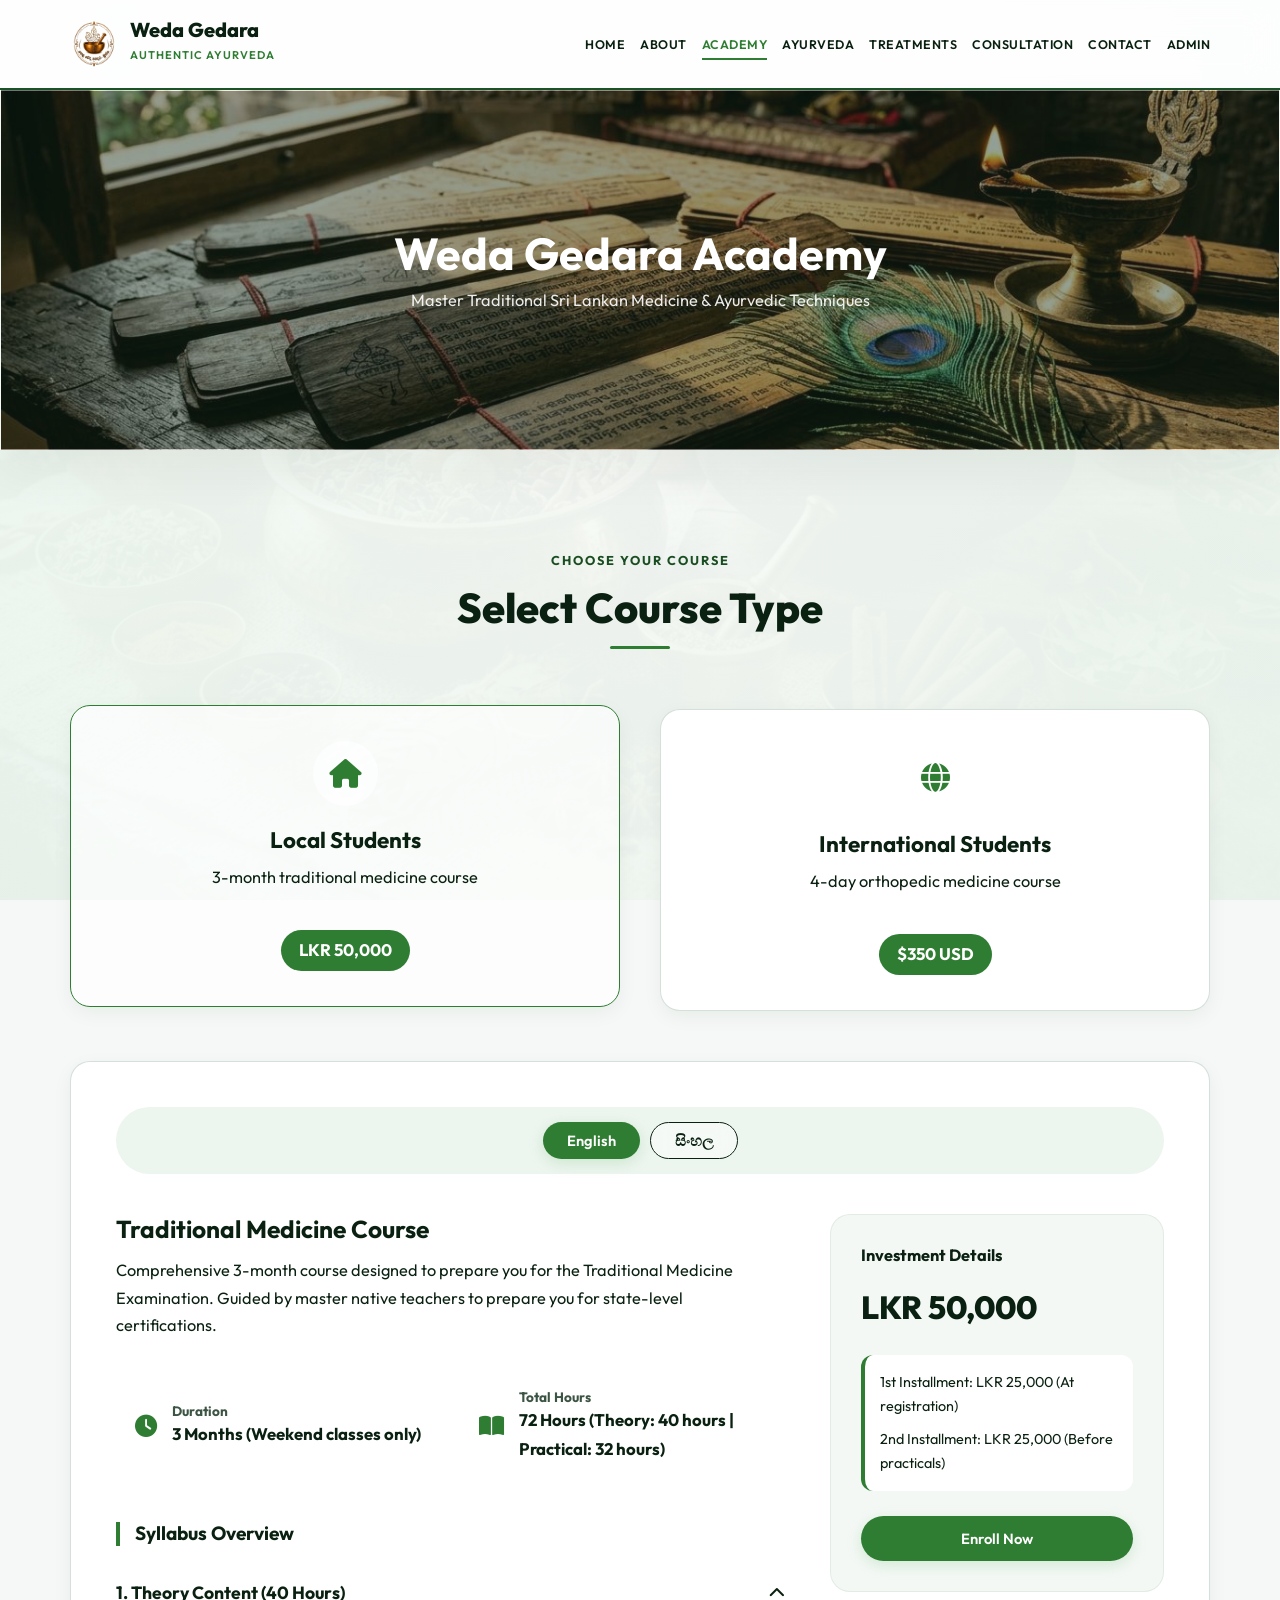
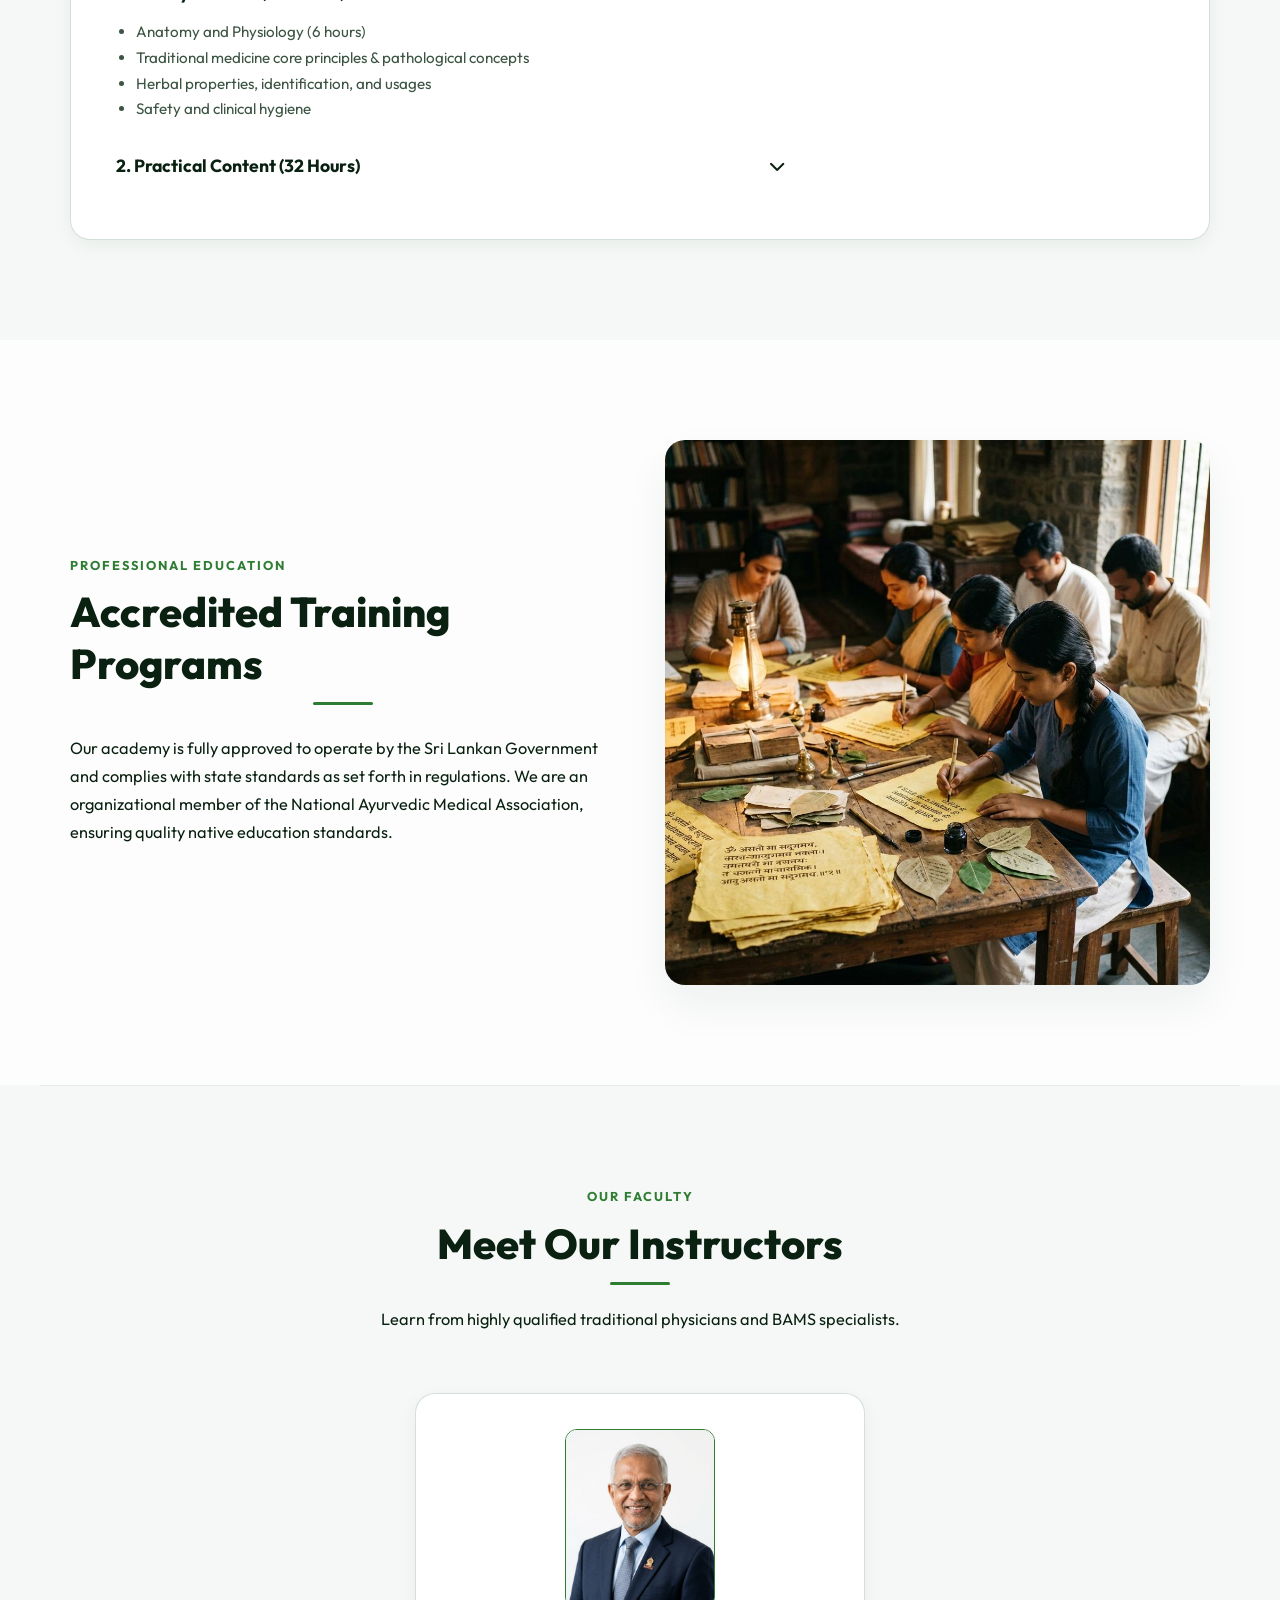
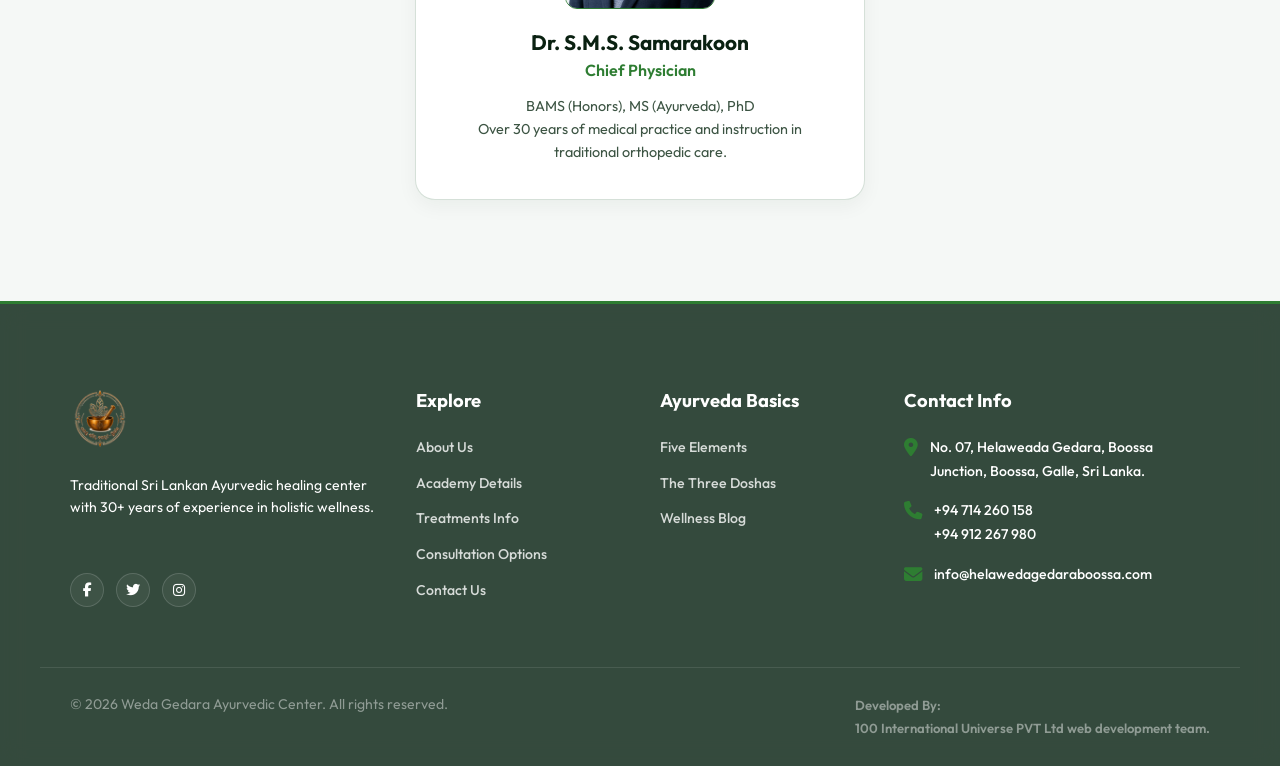
==== pages/academy/academy.html @ 86a671c5 "Add files via upload" ====
<!DOCTYPE html>
<html lang="en">
<head>
    <meta charset="UTF-8">
    <meta name="viewport" content="width=device-width, initial-scale=1.0">
    <link rel="icon" type="image/png" href="../../images/logo.png">
    <title>Academy || Weda Gedara || Traditional Medicine Academy</title>
    <meta name="description" content="Master Traditional Sri Lankan Medicine & Ayurvedic Techniques at Weda Gedara Academy.">
    <!-- Stylesheet -->
    <link rel="stylesheet" href="../../css/style.css?v=1.2">
    <!-- FontAwesome Icons -->
    <link rel="stylesheet" href="https://cdnjs.cloudflare.com/ajax/libs/font-awesome/6.4.0/css/all.min.css">
</head>
<body>


    <!-- Header Navigation -->
    <header class="site-header">
        <div class="container header-container">
            <a href="../../index.html" class="logo-wrapper">
                <img src="../../images/logo.png" alt="Weda Gedara Logo" class="logo-img">
                <div class="logo-text">
                    <h1>Weda Gedara</h1>
                    <span>Authentic Ayurveda</span>
                </div>
            </a>
            <nav class="main-nav">
                <ul class="nav-links">
                    <li><a href="../../index.html" class="nav-item">Home</a></li>
                    <li><a href="../about/about.html" class="nav-item">About</a></li>
                    <li><a href="../academy/academy.html" class="nav-item active">Academy</a></li>
                    <li><a href="../ayurveda/ayurveda.html" class="nav-item">Ayurveda</a></li>
                    <li><a href="../treatments/treatments.html" class="nav-item">Treatments</a></li>
                    <li><a href="../consultation/consultation.html" class="nav-item">Consultation</a></li>
                    <li><a href="../contact/contact.html" class="nav-item">Contact</a></li>
                    <li><a href="../../admin/admin.php" class="nav-item" target="_blank">Admin</a></li>
                </ul>
                <button class="mobile-toggler" aria-label="Toggle Menu">
                    <span></span>
                    <span></span>
                    <span></span>
                </button>
            </nav>
        </div>
    </header>

    <!-- Mobile Nav Panel -->
    <div class="mobile-nav-overlay"></div>
    <div class="mobile-nav-panel">
        <a href="../../index.html" class="nav-item">Home</a>
        <a href="../about/about.html" class="nav-item">About</a>
        <a href="../academy/academy.html" class="nav-item active">Academy</a>
        <a href="../ayurveda/ayurveda.html" class="nav-item">Ayurveda</a>
        <a href="../treatments/treatments.html" class="nav-item">Treatments</a>
        <a href="../consultation/consultation.html" class="nav-item">Consultation</a>
        <a href="../contact/contact.html" class="nav-item">Contact</a>
        <a href="../../admin/admin.php" class="nav-item" target="_blank">Admin</a>
    </div>

    <!-- Page Header Hero -->
    <section class="video-promo-section" style="background-image: url('./images/academicheader.jpg'); height: 360px; border-radius: 0; margin-top: var(--header-height);">
        <div class="video-promo-content">
            <h1 style="color: white; font-size: 2.8rem; margin-bottom: 5px;">Weda Gedara Academy</h1>
            <p style="color: rgba(255, 255, 255, 0.9); margin: 0;">Master Traditional Sri Lankan Medicine & Ayurvedic Techniques</p>
        </div>
    </section>

    <!-- Course Selector Cards -->
    <section class="section-padding container reveal-on-scroll">
        <div class="section-header">
            <span class="tagline" style="color: #1b4d22;">Choose Your Course</span>
            <h2 id="academy_title">Select Course Type</h2>
        </div>
        
        <div class="course-selector-grid">
            <div class="selector-card-box active" data-target="local-students-panel">
                <div class="icon-box"><i class="fa fa-home"></i></div>
                <h3 id="academy_course1_title">Local Students</h3>
                <p id="academy_course1_desc">3-month traditional medicine course</p>
                <span class="price" id="academy_course1_price">LKR 50,000</span>
            </div>
            
            <div class="selector-card-box" data-target="foreign-students-panel">
                <div class="icon-box"><i class="fa fa-globe"></i></div>
                <h3 id="academy_course2_title">International Students</h3>
                <p id="academy_course2_desc">4-day orthopedic medicine course</p>
                <span class="price" id="academy_course2_price">$350 USD</span>
            </div>
        </div>

        <!-- Local Students Panel (English/Sinhala bilingual) -->
        <div id="local-students-panel" class="course-detail-pane active">
            <!-- Language toggle header -->
            <div style="display: flex; justify-content: center; gap: 10px; margin-bottom: 40px; background-color: var(--accent-light); padding: 15px; border-radius: 50px;">
                <button class="btn btn-primary language-btn active" data-lang="english" style="padding: 8px 24px; border-radius: 50px;">English</button>
                <button class="btn btn-outline language-btn" data-lang="sinhala" style="padding: 8px 24px; border-radius: 50px; border-color: var(--primary);">සිංහල</button>
            </div>

            <!-- English Version -->
            <div id="english-content" class="language-content">
                <div class="course-info-layout">
                    <div>
                        <h2 id="course_detail_title">Traditional Medicine Course</h2>
                        <p id="course_detail_desc">Comprehensive 3-month course designed to prepare you for the Traditional Medicine Examination. Guided by master native teachers to prepare you for state-level certifications.</p>
                        
                        <div class="course-meta-grid">
                            <div class="course-meta-item">
                                <i class="fa fa-clock"></i>
                                <div>
                                    <h4>Duration</h4>
                                    <p id="course_duration">3 Months (Weekend classes only)</p>
                                </div>
                            </div>
                            <div class="course-meta-item">
                                <i class="fa fa-book-open"></i>
                                <div>
                                    <h4>Total Hours</h4>
                                    <p id="course_hours">72 Hours (Theory: 40 hours | Practical: 32 hours)</p>
                                </div>
                            </div>
                        </div>

                        <div class="course-outline">
                            <h3>Syllabus Overview</h3>
                            <div class="outline-accordion">
                                <div class="accordion-item open">
                                    <div class="accordion-header">
                                        <h4>1. Theory Content (40 Hours)</h4>
                                        <i class="fa fa-chevron-down"></i>
                                    </div>
                                    <div class="accordion-body">
                                        <ul style="list-style: disc; padding-left: 20px;">
                                            <li>Anatomy and Physiology (6 hours)</li>
                                            <li>Traditional medicine core principles & pathological concepts</li>
                                            <li>Herbal properties, identification, and usages</li>
                                            <li>Safety and clinical hygiene</li>
                                        </ul>
                                    </div>
                                </div>
                                <div class="accordion-item">
                                    <div class="accordion-header">
                                        <h4>2. Practical Content (32 Hours)</h4>
                                        <i class="fa fa-chevron-down"></i>
                                    </div>
                                    <div class="accordion-body">
                                        <ul style="list-style: disc; padding-left: 20px;">
                                            <li>Formulation of traditional oils, Mellum, Paththu, Peni Paththu, and Thelkira.</li>
                                            <li>Clinical skills: Plant identification, bandaging techniques, bone-setting, joint subluxation and dislocation treatment.</li>
                                        </ul>
                                    </div>
                                </div>
                            </div>
                        </div>
                    </div>

                    <!-- Payment and CTA card -->
                    <div style="background-color: var(--bg-light); padding: 30px; border-radius: var(--radius-md); border: 1px solid rgba(27, 94, 32, 0.08); align-self: start;">
                        <h4 style="margin-bottom: 15px; color: var(--primary);">Investment Details</h4>
                        <div style="font-size: 2rem; font-weight: 800; color: var(--primary); margin-bottom: 20px;">LKR 50,000</div>
                        
                        <div style="background-color: var(--white); padding: 15px; border-radius: var(--radius-sm); margin-bottom: 25px; border-left: 4px solid var(--accent);">
                            <p style="margin-bottom: 8px; font-size: 0.9rem;" id="course_installment1">1st Installment: LKR 25,000 (At registration)</p>
                            <p style="margin: 0; font-size: 0.9rem;" id="course_installment2">2nd Installment: LKR 25,000 (Before practicals)</p>
                        </div>
                        <a href="../contact/contact.html" class="btn btn-primary" style="width: 100%;">Enroll Now</a>
                    </div>
                </div>
            </div>

            <!-- Sinhala Version -->
            <div id="sinhala-content" class="language-content sinhala-text" style="display: none;">
                <div class="course-info-layout">
                    <div>
                        <h2>පාරම්පරික වෛද්‍ය පාඨමාලාව</h2>
                        <p>පාරම්පරික වෛද්‍ය විභාගය සාර්ථකව මුහුණ දීමට සකස් කරන ලද සම්පූර්ණ මාස 3 පාඨමාලාව. විෂය නිර්දේශයට අදාළ න්‍යාය සහ ප්‍රායෝගික පුහුණුව නිවැරදිව ලබාදේ.</p>
                        
                        <div class="course-meta-grid">
                            <div class="course-meta-item">
                                <i class="fa fa-clock"></i>
                                <div>
                                    <h4>කාලය</h4>
                                    <p>මාස 3 (සති අන්ත පන්ති පමණි - දිනකට පැය 6)</p>
                                </div>
                            </div>
                            <div class="course-meta-item">
                                <i class="fa fa-book-open"></i>
                                <div>
                                    <h4>මුළු පැය ගණන</h4>
                                    <p>පැය 72 (න්‍යාය පැය 40 | ප්‍රායෝගික පැය 32)</p>
                                </div>
                            </div>
                        </div>

                        <div class="course-outline">
                            <h3>විෂය නිර්දේශය</h3>
                            <div class="outline-accordion">
                                <div class="accordion-item open">
                                    <div class="accordion-header">
                                        <h4>1. සෛද්ධාන්තික අන්තර්ගතය (පැය 40)</h4>
                                        <i class="fa fa-chevron-down"></i>
                                    </div>
                                    <div class="accordion-body">
                                        <ul style="list-style: disc; padding-left: 20px;">
                                            <li>ශරීර විඤ්ඤාණය/ ශරීර රචනා නව්‍ය (පැය 6)</li>
                                            <li>මූලධර්ම (රෝග සහ චිකිත්සා) සහ මූලික රෝග විඤ්ඤාණය</li>
                                            <li>ඖෂධීය ශාක (ගුණ කර්ම සහ භාවිතයන්)</li>
                                            <li>ආරක්ෂාව සහ සනීපාරක්ෂාව</li>
                                        </ul>
                                    </div>
                                </div>
                                <div class="accordion-item">
                                    <div class="accordion-header">
                                        <h4>2. ප්‍රායෝගික අන්තර්ගතය (පැය 32)</h4>
                                        <i class="fa fa-chevron-down"></i>
                                    </div>
                                    <div class="accordion-body">
                                        <ul style="list-style: disc; padding-left: 20px;">
                                            <li>ඖෂධ සකස් කිරීම: තෙල් වර්ග, මැල්ලුම්, පත්තු, පැණි පත්තු සහ තෙල්කිර.</li>
                                            <li>ප්‍රායෝගික කුසලතා: ඖෂධීය ශාක හඳුනාගැනීම, බැන්ද කිරීමේ ක්‍රම, කැඩුම් බිඳුණු වෙදකම (අස්ථි සැකසීම, සන්ධි ගැටීම් ප්‍රතිකාර, අර්ධ ගැටීම් කළමනාකරණය).</li>
                                        </ul>
                                    </div>
                                </div>
                            </div>
                        </div>
                    </div>

                    <!-- Payment and CTA card in Sinhala -->
                    <div style="background-color: var(--bg-light); padding: 30px; border-radius: var(--radius-md); border: 1px solid rgba(27, 94, 32, 0.08); align-self: start;">
                        <h4 style="margin-bottom: 15px; color: var(--primary);">පාඨමාලා ගාස්තුව</h4>
                        <div style="font-size: 2rem; font-weight: 800; color: var(--primary); margin-bottom: 20px;">රු. 50,000</div>
                        
                        <div style="background-color: var(--white); padding: 15px; border-radius: var(--radius-sm); margin-bottom: 25px; border-left: 4px solid var(--accent);">
                            <p style="margin-bottom: 8px; font-size: 0.9rem;"><strong>1 වන වාරිකය:</strong> රු. 25,000 (ලියාපදිංචියේදී)</p>
                            <p style="margin: 0; font-size: 0.9rem;"><strong>2 වන වාරිකය:</strong> රු. 25,000 (ප්‍රායෝගික පන්තිවලට පෙර)</p>
                        </div>
                        <a href="../contact/contact.html" class="btn btn-primary" style="width: 100%;">දැන්ම සම්බන්ධ වන්න</a>
                    </div>
                </div>
            </div>
        </div>

        <!-- Foreign Students Panel -->
        <div id="foreign-students-panel" class="course-detail-pane">
            <div class="course-info-layout">
                <div>
                    <h2>Traditional Orthopedic Medicine Course</h2>
                    <p>Learn ancient Sri Lankan bone-setting techniques and traditional methods for managing fractures, dislocations, and musculoskeletal injuries. Tailored for practitioners and therapists globally.</p>
                    
                    <div class="course-meta-grid">
                        <div class="course-meta-item">
                            <i class="fa fa-clock"></i>
                            <div>
                                <h4>Duration</h4>
                                <p>2 Weekends (4 Days) - 6 Hours Daily</p>
                            </div>
                        </div>
                        <div class="course-meta-item">
                            <i class="fa fa-user-md"></i>
                            <div>
                                <h4>Format</h4>
                                <p>Theory + Intensive Practical</p>
                            </div>
                        </div>
                    </div>

                    <div class="course-outline">
                        <h3>Detailed Syllabus Breakdown</h3>
                        <div class="outline-accordion">
                            <div class="accordion-item open">
                                <div class="accordion-header">
                                    <h4>Day 1: Introduction & Foundations</h4>
                                    <i class="fa fa-chevron-down"></i>
                                </div>
                                <div class="accordion-body">
                                    <p>History of traditional Sri Lankan orthopedic medicine, pulse reading (Nadi Vignana), and botanical identification walks.</p>
                                </div>
                            </div>
                            <div class="accordion-item">
                                <div class="accordion-header">
                                    <h4>Day 2: Herbal Oils & Pastes</h4>
                                    <i class="fa fa-chevron-down"></i>
                                </div>
                                <div class="accordion-body">
                                    <p>Formulation of warm herbal oils, preparation of poultices (Paththu), and soft tissue massage techniques for immediate pain relief.</p>
                                </div>
                            </div>
                            <div class="accordion-item">
                                <div class="accordion-header">
                                    <h4>Day 3: Bone Setting & Dislocations</h4>
                                    <i class="fa fa-chevron-down"></i>
                                </div>
                                <div class="accordion-body">
                                    <p>Traditional bone alignment, joint reduction, and custom splints using local plants, bamboo, and linen bindings.</p>
                                </div>
                            </div>
                            <div class="accordion-item">
                                <div class="accordion-header">
                                    <h4>Day 4: Rehabilitation & Steam Therapy</h4>
                                    <i class="fa fa-chevron-down"></i>
                                </div>
                                <div class="accordion-body">
                                    <p>Medicated steam treatments, mobilization regimes, diet, and long-term preventative care. Final assessments and certificate presentation.</p>
                                </div>
                            </div>
                        </div>
                    </div>
                </div>

                <!-- Payment and CTA card -->
                <div style="background-color: var(--bg-light); padding: 30px; border-radius: var(--radius-md); border: 1px solid rgba(27, 94, 32, 0.08); align-self: start;">
                    <h4 style="margin-bottom: 15px; color: var(--primary);">Investment Details</h4>
                    <div style="font-size: 2rem; font-weight: 800; color: var(--primary); margin-bottom: 20px;">$350 USD</div>
                    
                    <ul class="footer-links-list" style="margin-bottom: 30px; font-size: 0.85rem; color: var(--text-muted);">
                        <li><i class="fa fa-check text-accent" style="color: var(--accent);"></i> Course textbook manual</li>
                        <li><i class="fa fa-check text-accent" style="color: var(--accent);"></i> All practice herbs & materials</li>
                        <li><i class="fa fa-check text-accent" style="color: var(--accent);"></i> Certificate of Participation</li>
                    </ul>
                    <a href="../contact/contact.html" class="btn btn-primary" style="width: 100%;">Enroll Now</a>
                </div>
            </div>
        </div>
    </section>

    <!-- Professional Standards -->
    <section class="section-padding reveal-on-scroll" style="background-color: rgba(255, 255, 255, 0.7); backdrop-filter: blur(5px);">
        <div class="container" style="display: flex; align-items: center; gap: 50px;">
            <div style="flex: 1;">
                <div class="section-header" style="text-align: left; margin-bottom: 30px;">
                    <span class="tagline">Professional Education</span>
                    <h2>Accredited Training Programs</h2>
                </div>
                <p>Our academy is fully approved to operate by the Sri Lankan Government and complies with state standards as set forth in regulations. We are an organizational member of the National Ayurvedic Medical Association, ensuring quality native education standards.</p>
            </div>
            <div style="flex: 1; display: flex; justify-content: center;">
                <img src="./images/traningmaindesign.jpg" alt="Academy Class Session" style="border-radius: var(--radius-md); box-shadow: var(--shadow-lg);">
            </div>
        </div>
    </section>

    <!-- Meet Our Instructors Section -->
    <section class="section-padding container reveal-on-scroll" style="text-align: center; border-top: 1px solid rgba(27, 94, 32, 0.08);">
        <div class="section-header">
            <span class="tagline">Our Faculty</span>
            <h2>Meet Our Instructors</h2>
            <p>Learn from highly qualified traditional physicians and BAMS specialists.</p>
        </div>
        <div style="display: flex; justify-content: center; margin-top: 30px;">
            <div class="feature-card" style="padding: 35px; max-width: 450px; text-align: center;">
                <img src="./images/dr_samarakoon.jpg" alt="Dr. S.M.S. Samarakoon" style="width: 150px; height: 180px; object-fit: cover; border-radius: var(--radius-sm); margin: 0 auto 20px auto; display: block; border: 1.5px solid var(--accent);">
                <h3 style="font-size: 1.3rem; margin-bottom: 5px; color: var(--primary);">Dr. S.M.S. Samarakoon</h3>
                <h4 style="font-size: 1rem; color: var(--accent); margin-bottom: 15px; font-weight: 600;">Chief Physician</h4>
                <p style="font-size: 0.9rem; color: var(--text-muted); margin: 0; line-height: 1.6;">BAMS (Honors), MS (Ayurveda), PhD<br>Over 30 years of medical practice and instruction in traditional orthopedic care.</p>
            </div>
        </div>
    </section>

    <!-- Footer Area -->
    <footer class="site-footer">
        <div class="container footer-grid">
            <div class="footer-logo">
                <img src="../../images/logo.png" alt="Weda Gedara Logo" style="max-height: 60px; width: auto; align-self: start; margin-bottom: 10px;">
                <p>Traditional Sri Lankan Ayurvedic healing center with 30+ years of experience in holistic wellness.</p>
                <div class="footer-socials">
                    <a href="#" class="social-icon" aria-label="Facebook"><i class="fab fa-facebook-f"></i></a>
                    <a href="#" class="social-icon" aria-label="Twitter"><i class="fab fa-twitter"></i></a>
                    <a href="#" class="social-icon" aria-label="Instagram"><i class="fab fa-instagram"></i></a>
                </div>
            </div>
            <div>
                <h4>Explore</h4>
                <ul class="footer-links-list">
                    <li><a href="../about/about.html">About Us</a></li>
                    <li><a href="../academy/academy.html">Academy Details</a></li>
                    <li><a href="../treatments/treatments.html">Treatments Info</a></li>
                    <li><a href="../consultation/consultation.html">Consultation Options</a></li>
                    <li><a href="../contact/contact.html">Contact Us</a></li>
                </ul>
            </div>
            <div>
                <h4>Ayurveda Basics</h4>
                <ul class="footer-links-list">
                    <li><a href="../ayurveda/ayurveda.html">Five Elements</a></li>
                    <li><a href="../ayurveda/ayurveda.html#doshas">The Three Doshas</a></li>
                    <li><a href="../blog/blog.html">Wellness Blog</a></li>
                </ul>
            </div>
            <div class="footer-contact-col">
                <h4>Contact Info</h4>
                <ul class="footer-contact-info">
                    <li><i class="fa fa-map-marker-alt"></i> <span>No. 07, Helaweada Gedara, Boossa Junction, Boossa, Galle, Sri Lanka.</span></li>
                    <li><i class="fa fa-phone"></i> <span>+94 714 260 158<br>+94 912 267 980</span></li>
                    <li><i class="fa fa-envelope"></i> <span>info@helawedagedaraboossa.com</span></li>
                </ul>
            </div>
        </div>
        <div class="container footer-bottom">
            <p>&copy; 2026 Weda Gedara Ayurvedic Center. All rights reserved.</p>
            <div class="dev-credit-wrapper">
                <span>Developed By: <br>100 International Universe PVT Ltd web development team.</span>
            </div>
        </div>
    </footer>

    <!-- Scripts -->
    <script src="../../js/script.js"></script>
</body>
</html>
---- css/style.css ----
/* ==========================================================================
   HELA WEDA GEDARA - STYLE SYSTEM (LIGHT GREEN FROSTED GLASSMORPHISM EDITION)
   ========================================================================== */

/* Google Fonts Import */
@import url('https://fonts.googleapis.com/css2?family=Outfit:wght@300;400;500;600;700;800;900&family=Noto+Sans+Sinhala:wght@300;400;500;600;700;800&display=swap');

:root {
    /* Color Tokens (Solid Herbal Green & High Contrast White Palette) */
    --primary: #0a2111;          /* Deep herbal black-green for solid text legibility */
    --primary-light: #1b5329;    /* Rich green highlights & active links */
    --accent: #2e7d32;           /* Solid herbal accent green */
    --accent-light: #edf5ef;     /* Solid soft green highlights background */
    --white: #ffffff;
    --bg-light: #f4f8f5;         /* Soft solid light-green background */
    --card-bg: #ffffff;          /* Solid pure white card background for maximum contrast */
    --text-dark: #0a2111;        /* Deep readable solid dark-green text */
    --text-muted: #3c5443;       /* Solid medium-green details */
    --border-color: rgba(27, 83, 41, 0.16); /* Solid clean borders */
    
    /* Layout/Spacing Tokens */
    --header-height: 90px;
    
    /* Border Radii */
    --radius-sm: 12px;
    --radius-md: 20px;
    --radius-lg: 32px;
    
    /* Shadows */
    --shadow-sm: 0 4px 15px rgba(18, 43, 28, 0.02);
    --shadow-md: 0 10px 30px rgba(18, 43, 28, 0.04);
    --shadow-lg: 0 20px 45px rgba(18, 43, 28, 0.06);
    
    /* Fonts matching Forest Theme */
    --font-heading: 'Outfit', sans-serif;
    --font-body: 'Outfit', sans-serif;
    --font-sinhala: 'Noto Sans Sinhala', 'Outfit', sans-serif;
}

/* Reset and Base Styles - Fully constrained for mobile viewports to prevent overflow */
*, *::before, *::after {
    box-sizing: border-box;
    margin: 0;
    padding: 0;
}

html, body {
    max-width: 100% !important;
    overflow-x: hidden !important;
    margin: 0;
    padding: 0;
}

html {
    scroll-behavior: smooth;
}

body {
    font-family: var(--font-body);
    font-size: 1.02rem;
    background-color: #f5f8f6;
    color: var(--text-dark);
    line-height: 1.7;
    /* Soft faint parchment paper backdrop - reduced opacity on image */
    background-image: radial-gradient(circle at 50% 50%, rgba(247, 251, 248, 0.96) 0%, rgba(235, 245, 238, 0.98) 100%), url('../images/hero1.jpg');
    background-size: cover;
    background-position: center;
    background-attachment: fixed;
}

h1, h2, h3, h4, h5, h6 {
    font-family: var(--font-heading);
    font-weight: 700;
    line-height: 1.25;
    color: var(--primary);
    margin-bottom: 0.5em;
}

p {
    margin-bottom: 1.5rem;
    font-weight: 400;
}

strong, b {
    font-weight: 700;
    color: var(--primary);
}

a {
    color: var(--accent);
    text-decoration: none;
    transition: all 0.3s ease;
    font-weight: 600;
}

a:hover {
    color: var(--primary);
}

img {
    max-width: 100%;
    height: auto;
    display: block;
}

ul {
    list-style: none;
}

/* Custom Sinhala Text Support Styling */
.sinhala-text, [lang="si"] {
    font-family: var(--font-sinhala);
    font-size: 0.94rem;
    line-height: 1.7;
    color: var(--text-dark);
    font-weight: 500;
}

.sinhala-text strong, [lang="si"] strong {
    font-weight: 700;
}

/* ==========================================================================
   COMMON LAYOUTS & CONTAINERS
   ========================================================================== */

.container {
    max-width: 1200px;
    margin: 0 auto;
    padding-left: 30px;
    padding-right: 30px;
}

.section-padding {
    padding-top: 100px;
    padding-bottom: 100px;
}

/* Section Header */
.section-header {
    text-align: center;
    max-width: 750px;
    margin: 0 auto 60px;
}

.section-header .tagline {
    font-family: var(--font-heading);
    text-transform: uppercase;
    font-size: 0.8rem;
    letter-spacing: 2px;
    color: var(--accent);
    margin-bottom: 10px;
    display: block;
    font-weight: 700;
}

.section-header h2 {
    font-size: 2.6rem;
    font-weight: 800;
    position: relative;
    padding-bottom: 15px;
    color: var(--primary);
}

.section-header h2::after {
    content: '';
    position: absolute;
    bottom: 0;
    left: 50%;
    transform: translateX(-50%);
    width: 60px;
    height: 3px;
    background-color: var(--accent);
    border-radius: 2px;
}

/* Buttons (Frosted Pill buttons matching UI style) */
.btn {
    display: inline-flex;
    align-items: center;
    justify-content: center;
    padding: 10px 24px;
    border-radius: 50px; /* Pill buttons from mockups */
    font-family: var(--font-heading);
    font-size: 0.92rem;
    font-weight: 600;
    transition: all 0.4s cubic-bezier(0.4, 0, 0.2, 1);
    cursor: pointer;
    border: none;
    gap: 8px;
}

.btn-primary {
    background-color: var(--accent);
    color: var(--white);
    box-shadow: 0 4px 15px rgba(76, 175, 80, 0.2);
}

.btn-primary:hover {
    background-color: var(--primary);
    transform: translateY(-2px);
    box-shadow: 0 6px 20px rgba(18, 43, 28, 0.25);
}

.btn-outline {
    background-color: rgba(255, 255, 255, 0.45);
    color: var(--text-dark);
    border: 1px solid rgba(255, 255, 255, 0.5);
    backdrop-filter: blur(10px);
    -webkit-backdrop-filter: blur(10px);
}

.btn-outline:hover {
    background-color: var(--accent);
    color: var(--white);
    border-color: var(--accent);
    transform: translateY(-2px);
}

/* ==========================================================================
   HEADER / NAVIGATION (Premium Frosted Glassmorphism Top Bar)
   ========================================================================== */

.site-header {
    position: fixed;
    top: 0;
    left: 0;
    width: 100%;
    height: var(--header-height);
    background-image: linear-gradient(rgba(255, 255, 255, 0.88), rgba(255, 255, 255, 0.88)), url('../images/ayurveda_artwork.jpg') !important;
    background-size: cover !important;
    background-position: center !important;
    backdrop-filter: blur(15px) !important;
    -webkit-backdrop-filter: blur(15px) !important;
    border-bottom: 2px solid #1b5329 !important;
    z-index: 1000;
    transition: all 0.4s ease;
}

.site-header.scrolled {
    height: 75px;
    background-image: linear-gradient(rgba(255, 255, 255, 0.94), rgba(255, 255, 255, 0.94)), url('../images/ayurveda_artwork.jpg') !important;
    box-shadow: 0 4px 20px rgba(10, 35, 18, 0.08) !important;
}

.header-container {
    display: flex;
    align-items: center;
    justify-content: space-between;
    gap: 40px;
    height: 100%;
}

.logo-wrapper {
    display: flex;
    align-items: center;
    gap: 12px;
}

.logo-img {
    height: 55px;
    width: auto;
    object-fit: contain;
}

.logo-text h1 {
    font-size: 1.4rem;
    margin: 0;
    line-height: 1;
    font-weight: 800;
    color: var(--primary);
}

.logo-text span {
    font-size: 0.7rem;
    color: var(--accent); /* Light-green logo highlights */
    letter-spacing: 1px;
    text-transform: uppercase;
    font-weight: 600;
}

/* Navigation Links */
.main-nav {
    display: flex;
    align-items: center;
    gap: 30px;
}

.nav-links {
    display: flex;
    align-items: center;
    gap: 28px;
}

.nav-item {
    font-family: var(--font-body);
    font-size: 0.85rem;
    text-transform: uppercase;
    letter-spacing: 1px;
    color: var(--primary);
    position: relative;
    padding: 8px 0;
    font-weight: 600;
}

.nav-item::after {
    content: '';
    position: absolute;
    bottom: 0;
    left: 0;
    width: 0;
    height: 2px;
    background-color: var(--accent);
    transition: width 0.3s ease;
}

.nav-item:hover, .nav-item.active {
    color: var(--accent);
}

.nav-item:hover::after, .nav-item.active::after {
    width: 100%;
}

/* Mobile Toggler */
.mobile-toggler {
    display: none;
    flex-direction: column;
    justify-content: space-between;
    width: 24px;
    height: 16px;
    background: transparent;
    border: none;
    cursor: pointer;
    z-index: 1100;
}

.mobile-toggler span {
    display: block;
    width: 100%;
    height: 2px;
    background-color: var(--primary);
    transition: all 0.3s ease;
}

/* Mobile Nav Panel */
.mobile-nav-panel {
    position: fixed;
    top: 0;
    right: -100%;
    width: 300px;
    height: 100vh;
    background-color: rgba(255, 255, 255, 0.75);
    backdrop-filter: blur(25px);
    -webkit-backdrop-filter: blur(25px);
    box-shadow: var(--shadow-lg);
    z-index: 1050;
    padding: 100px 40px 40px;
    display: flex;
    flex-direction: column;
    gap: 24px;
    transition: right 0.4s cubic-bezier(0.4, 0, 0.2, 1);
    border-left: 1px solid rgba(255, 255, 255, 0.4);
}

.mobile-nav-panel.open {
    right: 0;
}

.mobile-nav-panel .nav-item {
    font-size: 1.15rem;
    font-weight: 700;
    color: var(--primary);
}

.mobile-nav-panel .nav-item::after {
    background-color: var(--accent);
}

.mobile-nav-overlay {
    position: fixed;
    top: 0;
    left: 0;
    width: 100%;
    height: 100vh;
    background-color: rgba(18, 43, 28, 0.2);
    z-index: 1040;
    opacity: 0;
    pointer-events: none;
    transition: opacity 0.3s ease;
}

.mobile-nav-overlay.show {
    opacity: 1;
    pointer-events: auto;
}

/* ==========================================================================
   HERO / BANNER SLIDER
   ========================================================================== */

.hero-slider {
    position: relative;
    height: 90vh;
    width: 100%;
    overflow: hidden;
}

.slide {
    position: absolute;
    top: 0;
    left: 0;
    width: 100%;
    height: 100%;
    opacity: 0;
    z-index: 1;
    transition: opacity 1.2s cubic-bezier(0.4, 0, 0.2, 1);
    background-size: cover;
    background-position: center;
}

.slide.active {
    opacity: 1;
    z-index: 2;
}

/* Torn paper overlay gradient styling */
.slide::before {
    content: '';
    position: absolute;
    top: 0;
    left: 0;
    width: 100%;
    height: 100%;
    background: linear-gradient(180deg, rgba(238, 245, 240, 0.35) 0%, rgba(18, 43, 28, 0.65) 100%);
    z-index: 2;
}

.slide-content {
    position: absolute;
    top: 55%;
    left: 50%;
    transform: translate(-50%, -50%);
    text-align: center;
    width: 90%;
    max-width: 850px;
    z-index: 3;
}

.slide-content .tagline {
    font-family: var(--font-heading);
    text-transform: uppercase;
    font-size: 0.85rem;
    letter-spacing: 2px;
    color: var(--primary);
    margin-bottom: 20px;
    display: inline-block;
    background-color: rgba(255, 255, 255, 0.45);
    border: 1px solid rgba(255, 255, 255, 0.6);
    backdrop-filter: blur(10px);
    -webkit-backdrop-filter: blur(10px);
    padding: 6px 16px;
    border-radius: 50px;
    font-weight: 700;
}

.slide-content h2 {
    font-size: 4.2rem;
    color: var(--white);
    margin-bottom: 20px;
    text-shadow: 0 2px 10px rgba(0,0,0,0.15);
    font-weight: 800;
}

.slide-content h2 span {
    color: var(--white);
}

.slide-content p {
    color: rgba(255, 255, 255, 0.95);
    font-size: 1.15rem;
    max-width: 700px;
    margin: 0 auto 35px;
    text-shadow: 0 1px 4px rgba(0,0,0,0.1);
}

.slide-buttons {
    display: flex;
    justify-content: center;
    gap: 16px;
}

/* Slider Controls */
.slider-control {
    position: absolute;
    top: 50%;
    transform: translateY(-50%);
    width: 48px;
    height: 48px;
    border-radius: 50%;
    background-color: rgba(255, 255, 255, 0.2);
    border: 1px solid rgba(255, 255, 255, 0.3);
    color: var(--white);
    display: flex;
    align-items: center;
    justify-content: center;
    cursor: pointer;
    z-index: 10;
    transition: all 0.3s ease;
}

.slider-control:hover {
    background-color: var(--white);
    color: var(--accent);
    border-color: var(--white);
}

.slider-prev { left: 30px; }
.slider-next { right: 30px; }

/* ==========================================================================
   GLOBAL GLASSMORPHISM CARDS (Apply Frosted Glass layout to all containers)
   ========================================================================== */

.feature-card, 
.service-card, 
.selector-card-box, 
.course-detail-pane, 
.rates-table-wrapper, 
.appointment-card, 
.blog-card, 
.why-choose-card,
.counters-grid {
    background: #ffffff !important; /* Solid pure white background for maximum text contrast */
    border: 1px solid rgba(27, 83, 41, 0.18) !important;
    box-shadow: 0 6px 20px rgba(10, 33, 17, 0.05) !important;
    backdrop-filter: none !important;
    -webkit-backdrop-filter: none !important;
}

/* ==========================================================================
   FEATURES / BADGES CARDS
   ========================================================================== */

.features-grid {
    display: grid;
    grid-template-columns: repeat(4, 1fr);
    gap: 24px;
    margin-top: -60px;
    position: relative;
    z-index: 10;
}

.feature-card {
    padding: 30px 24px;
    border-radius: var(--radius-md);
    text-align: center;
    transition: all 0.4s cubic-bezier(0.4, 0, 0.2, 1);
}

.feature-card:hover {
    transform: translateY(-6px);
    border-color: var(--accent) !important;
}

.feature-icon-wrapper {
    width: 55px;
    height: 55px;
    background-color: rgba(255, 255, 255, 0.6);
    border-radius: 50%;
    display: flex;
    align-items: center;
    justify-content: center;
    margin: 0 auto 18px;
    color: var(--accent);
    font-size: 1.4rem;
}

.feature-card h3 {
    font-size: 1.2rem;
    margin-bottom: 8px;
    font-weight: 700;
}

.feature-card p {
    font-size: 0.9rem;
    color: var(--text-muted);
    margin: 0;
}

/* ==========================================================================
   ABOUT / LEGACY SECTION
   ========================================================================== */

.about-layout {
    display: flex;
    align-items: center;
    gap: 30px;
}

.about-images {
    flex: 1;
    display: grid;
    grid-template-columns: 1fr 1fr;
    gap: 20px;
}

.about-images img:only-child, 
.about-images > :only-child {
    grid-column: span 2 !important;
    width: 100% !important;
}

.about-img-main, .about-img-overlap {
    width: 100%;
    height: 320px;
    border-radius: var(--radius-md);
    object-fit: cover;
    box-shadow: var(--shadow-sm);
    border: 1px solid rgba(255, 255, 255, 0.45);
    transition: transform 0.4s ease;
}

.about-img-main:hover, .about-img-overlap:hover {
    transform: scale(1.03);
}

.about-content {
    flex: 1;
}

.about-list {
    margin: 25px 0 35px;
    display: grid;
    grid-template-columns: repeat(2, 1fr);
    gap: 16px;
}

.about-list-item {
    display: flex;
    align-items: center;
    gap: 10px;
    font-weight: 500;
    color: var(--text-dark);
}

.about-list-item i {
    color: var(--accent);
    font-size: 1.1rem;
}

/* Counters Box */
.counters-grid {
    display: grid;
    grid-template-columns: repeat(3, 1fr);
    gap: 24px;
    padding: 30px;
    border-radius: var(--radius-md);
    margin-top: 40px;
}

.counter-item {
    text-align: center;
}

.counter-num {
    font-size: 2.2rem;
    font-weight: 800;
    color: var(--accent);
    margin-bottom: 5px;
    display: block;
}

.counter-label {
    font-size: 0.85rem;
    color: var(--text-muted);
    font-weight: 600;
    text-transform: uppercase;
}

/* ==========================================================================
   SERVICES GRID (TREATMENTS & SERVICES) - Watercolor gradient background
   ========================================================================== */

.watercolor-section {
    background: linear-gradient(180deg, rgba(238, 245, 240, 0.2) 0%, rgba(219, 236, 225, 0.4) 100%) !important;
    border-top: 1px solid rgba(255, 255, 255, 0.45);
    border-bottom: 1px solid rgba(255, 255, 255, 0.45);
}

.services-grid {
    display: grid;
    grid-template-columns: repeat(3, 1fr);
    gap: 30px;
}

.service-card {
    border-radius: var(--radius-md);
    overflow: visible;
    transition: all 0.4s ease;
    position: relative;
}

.service-card:hover {
    transform: translateY(-5px);
    border-color: var(--accent) !important;
}

.service-img-wrapper {
    height: 220px;
    overflow: hidden;
    border-radius: 20px 20px 0 0;
    border-bottom: 1px solid rgba(255, 255, 255, 0.45);
}

.service-img-wrapper img {
    width: 100%;
    height: 100%;
    object-fit: cover;
    transition: transform 0.5s ease;
}

.service-card:hover .service-img-wrapper img {
    transform: scale(1.05);
}

.service-icon-badge {
    position: absolute;
    top: 195px;
    right: 24px;
    width: 48px;
    height: 48px;
    background-color: var(--accent);
    border-radius: 50%;
    display: flex;
    align-items: center;
    justify-content: center;
    color: var(--white);
    box-shadow: var(--shadow-md);
    z-index: 10;
}

.service-info {
    padding: 30px 24px 24px;
    text-align: center;
}

.service-info h3 {
    font-size: 1.25rem;
    margin-bottom: 10px;
    font-weight: 700;
}

.service-info p {
    font-size: 0.92rem;
    margin-bottom: 20px;
    min-height: 50px;
    color: var(--text-muted);
}

/* ==========================================================================
   WHY CHOOSE - IMAGE 3 BACKGROUND & CLEAN TEXTBOX OVERLAY
   ========================================================================== */

.why-choose-section {
    background-size: cover;
    background-position: center;
    background-attachment: fixed;
    position: relative;
    padding: 120px 0;
}

.why-choose-section::before {
    content: '';
    position: absolute;
    top: 0;
    left: 0;
    width: 100%;
    height: 100%;
    background-color: rgba(18, 43, 28, 0.45);
    z-index: 1;
}

.why-choose-section .container {
    position: relative;
    z-index: 2;
    display: flex;
    justify-content: flex-start;
}

.why-choose-card {
    padding: 45px;
    border-radius: var(--radius-md);
    max-width: 620px;
    width: 100%;
}

.why-choose-card h2 {
    color: var(--primary);
}

.why-choose-list {
    display: flex;
    flex-direction: column;
    gap: 24px;
    margin-top: 20px;
}

.why-choose-item {
    display: flex;
    gap: 15px;
}

.why-choose-item i {
    color: var(--accent);
    font-size: 1.4rem;
    margin-top: 3px;
}

.why-choose-item h4 {
    margin-bottom: 5px;
    font-weight: 700;
    color: var(--primary);
}

.why-choose-item p {
    margin: 0;
    font-size: 0.92rem;
    color: var(--text-muted);
}

/* ==========================================================================
   VIDEO BG CONTAINER
   ========================================================================== */

.video-promo-section {
    position: relative;
    width: 100%;
    height: 400px;
    border-radius: var(--radius-md);
    overflow: hidden;
    display: flex;
    align-items: center;
    justify-content: center;
    box-shadow: var(--shadow-lg);
    border: 1px solid rgba(255, 255, 255, 0.45);
    background-attachment: scroll !important;
    background-size: cover;
    background-position: center;
    background-repeat: no-repeat;
}

.promo-video-bg {
    position: absolute;
    top: 50%;
    left: 50%;
    width: 100%;
    height: 100%;
    object-fit: cover;
    transform: translate(-50%, -50%);
    z-index: 1;
}

.video-promo-section::before {
    content: '';
    position: absolute;
    top: 0;
    left: 0;
    width: 100%;
    height: 100%;
    background-color: rgba(18, 43, 28, 0.45);
    z-index: 2;
}

.video-promo-content {
    position: relative;
    z-index: 3;
    text-align: center;
    color: var(--white);
    max-width: 600px;
    padding: 20px;
}

.video-promo-content h2 {
    color: var(--white);
    font-size: 2.2rem;
    margin-bottom: 12px;
    font-weight: 800;
}

/* ==========================================================================
   ACADEMY / COURSES
   ========================================================================== */

.course-selector-grid {
    display: grid;
    grid-template-columns: repeat(2, 1fr);
    gap: 40px;
    margin-bottom: 50px;
}

.selector-card-box {
    border-radius: var(--radius-md);
    padding: 35px;
    text-align: center;
    cursor: pointer;
    transition: all 0.3s ease;
}

.selector-card-box:hover, .selector-card-box.active {
    border-color: var(--accent) !important;
    transform: translateY(-4px);
    background-color: rgba(255, 255, 255, 0.65) !important;
}

.selector-card-box .icon-box {
    width: 65px;
    height: 65px;
    border-radius: 50%;
    background-color: rgba(255, 255, 255, 0.6);
    color: var(--accent);
    display: flex;
    align-items: center;
    justify-content: center;
    font-size: 1.8rem;
    margin: 0 auto 20px;
}

.selector-card-box h3 {
    font-size: 1.4rem;
    margin-bottom: 10px;
    font-weight: 700;
}

.selector-card-box .price {
    display: inline-block;
    background-color: var(--accent);
    color: var(--white);
    padding: 6px 18px;
    border-radius: 50px; /* Pill tags */
    font-weight: 700;
    font-size: 1.05rem;
    margin-top: 15px;
}

.course-detail-pane {
    display: none;
    border-radius: var(--radius-md);
    padding: 45px;
}

.course-detail-pane.active {
    display: block;
}

.course-info-layout {
    display: grid;
    grid-template-columns: 2fr 1fr;
    gap: 45px;
}

.course-meta-grid {
    display: grid;
    grid-template-columns: repeat(2, 1fr);
    gap: 20px;
    margin: 30px 0;
}

.course-meta-item {
    background-color: rgba(255, 255, 255, 0.5);
    padding: 18px;
    border-radius: var(--radius-sm);
    display: flex;
    align-items: center;
    gap: 15px;
    border: 1px solid rgba(255, 255, 255, 0.45);
}

.course-meta-item i {
    font-size: 1.4rem;
    color: var(--accent);
}

.course-meta-item h4 {
    font-size: 0.85rem;
    margin: 0;
    color: var(--text-muted);
}

.course-meta-item p {
    font-size: 1.05rem;
    font-weight: 700;
    margin: 0;
    color: var(--primary);
}

.course-outline h3 {
    margin-top: 40px;
    border-left: 4px solid var(--accent);
    padding-left: 15px;
    font-weight: 700;
}

.outline-accordion {
    margin-top: 20px;
}

.accordion-item {
    border-bottom: 1px solid rgba(255, 255, 255, 0.35);
    padding: 16px 0;
}

.accordion-header {
    display: flex;
    align-items: center;
    justify-content: space-between;
    cursor: pointer;
}

.accordion-header h4 {
    margin: 0;
    font-size: 1.1rem;
    font-weight: 700;
    color: var(--primary);
}

.accordion-header i {
    transition: transform 0.3s ease;
}

.accordion-item.open .accordion-header i {
    transform: rotate(180deg);
}

.accordion-body {
    display: none;
    padding-top: 15px;
    color: var(--text-muted);
    font-size: 0.95rem;
}

.accordion-item.open .accordion-body {
    display: block;
}

/* ==========================================================================
   CONSULTATION / TABLES
   ========================================================================== */

.rates-table-wrapper {
    border-radius: var(--radius-md);
    overflow: hidden;
    overflow-x: auto;
    max-width: 780px; /* Restrict table width so it doesn't stretch to screen edges */
}

.consultation-info-grid {
    display: grid;
    grid-template-columns: 2.2fr 1fr;
    gap: 50px;
}

@media (max-width: 992px) {
    .consultation-info-grid {
        grid-template-columns: 1fr !important;
        gap: 30px !important;
    }
}

.rates-table {
    width: 100%;
    border-collapse: collapse;
    text-align: left;
}

.rates-table th {
    background-color: var(--accent);
    color: var(--white);
    padding: 18px 24px;
    font-family: var(--font-heading);
    font-weight: 700;
}

.rates-table td {
    padding: 16px 24px;
    border-bottom: 1px solid rgba(255, 255, 255, 0.35);
    font-weight: 500;
}

.rates-table tr:last-child td {
    border-bottom: none;
}

.rates-table tr:nth-child(even) {
    background-color: rgba(255, 255, 255, 0.25);
}

/* Booking Grid */
.booking-form-grid {
    display: grid;
    grid-template-columns: 1fr 1.1fr;
    gap: 30px;
    align-items: center;
    max-width: 960px;
    margin: 0 auto;
}

/* Contact Info Map Grid */
.contact-info-map-grid {
    display: grid;
    grid-template-columns: 1fr 1.2fr;
    gap: 40px;
    align-items: start;
}

/* Appointment Form */
.appointment-card {
    border-radius: var(--radius-md);
    padding: 45px;
    max-width: 850px;
    margin: 0 auto;
}

.form-grid {
    display: grid;
    grid-template-columns: repeat(2, 1fr);
    gap: 24px;
}

.form-group-full {
    grid-column: span 2;
}

.form-group label {
    display: block;
    font-family: var(--font-heading);
    font-size: 0.85rem;
    margin-bottom: 8px;
    color: var(--primary);
    font-weight: 600;
}

input[type="text"], input[type="email"], input[type="tel"], select, textarea {
    width: 100% !important;
    padding: 14px 20px !important;
    border-radius: var(--radius-sm) !important;
    border: 1.5px solid rgba(10, 33, 17, 0.28) !important; /* Highly visible green-grey border outline */
    background-color: #f5f9f6 !important; /* Soft textured green backdrop */
    font-family: var(--font-body) !important;
    font-size: 1rem !important;
    transition: all 0.3s ease !important;
    color: var(--primary) !important;
}

input::placeholder, textarea::placeholder {
    color: #8fa697 !important;
}

input:focus, select:focus, textarea:focus {
    outline: none !important;
    border-color: var(--accent) !important;
    background-color: #ffffff !important;
    box-shadow: 0 0 10px rgba(46, 125, 50, 0.2) !important;
}

.form-submit-btn, .appointment-form button, .contact-form button, form button[type="submit"] {
    background-color: var(--accent) !important;
    color: var(--white) !important;
    border-radius: 50px !important; /* Elegant pill button */
    padding: 12px 40px !important;
    border: none !important;
    font-weight: 700 !important;
    font-size: 1.05rem !important;
    transition: all 0.3s ease !important;
    cursor: pointer !important;
    display: inline-block;
    margin: 20px auto 0;
    box-shadow: 0 4px 15px rgba(46, 125, 50, 0.25) !important;
}

.form-submit-btn:hover, .appointment-form button:hover, .contact-form button:hover, form button[type="submit"]:hover {
    background-color: var(--primary-light) !important;
    transform: translateY(-2px) !important;
    box-shadow: 0 6px 20px rgba(46, 125, 50, 0.35) !important;
}

/* ==========================================================================
   BLOG / NEWS LISTING
   ========================================================================== */

.blog-grid {
    display: grid;
    grid-template-columns: repeat(3, 1fr);
    gap: 30px;
}

.blog-card {
    border-radius: var(--radius-md);
    overflow: hidden;
    display: flex;
    flex-direction: column;
}

.blog-card:hover {
    transform: translateY(-5px);
    border-color: var(--accent) !important;
}

.blog-img-wrapper {
    height: 190px;
    position: relative;
}

.blog-img-wrapper img {
    width: 100%;
    height: 100%;
    object-fit: cover;
}

.blog-date-badge {
    position: absolute;
    top: 20px;
    left: 20px;
    background-color: var(--accent);
    color: var(--white);
    padding: 5px 12px;
    border-radius: 50px;
    font-size: 0.75rem;
    font-weight: 700;
}

.blog-card-body {
    padding: 25px 22px;
    display: flex;
    flex-direction: column;
    flex: 1;
}

.blog-card-body h3 {
    font-size: 1.2rem;
    line-height: 1.35;
    margin-bottom: 12px;
    font-weight: 700;
    color: var(--primary);
}

.blog-card-body p {
    color: var(--text-muted);
    font-size: 0.9rem;
    margin-bottom: 20px;
    flex: 1;
}

.blog-readmore {
    font-family: var(--font-heading);
    font-weight: 600;
    display: inline-flex;
    align-items: center;
    gap: 6px;
    font-size: 0.88rem;
}

.blog-readmore i {
    font-size: 0.75rem;
    transition: transform 0.3s ease;
}

.blog-readmore:hover i {
    transform: translateX(4px);
}

/* ==========================================================================
   FOOTER (SOIL BROWN BACKDROP - Bradley style root theme)
   ========================================================================== */

.site-footer {
    position: relative;
    background-image: url('../images/hero2.jpg') !important; /* Beautiful dense traditional backdrop */
    background-size: cover;
    background-position: center;
    background-attachment: fixed;
    color: #ffffff !important;
    padding: 85px 0 25px;
    font-size: 0.88rem;
    border-top: 3px solid var(--accent);
    z-index: 1;
}

.site-footer::before {
    content: '';
    position: absolute;
    top: 0;
    left: 0;
    width: 100%;
    height: 100%;
    background-color: rgba(10, 36, 20, 0.82) !important; /* Dark contrast overlay to guarantee text legibility */
    backdrop-filter: blur(12px) !important; /* Soft blur so the traditional image remains visible */
    -webkit-backdrop-filter: blur(12px) !important;
    z-index: -1;
}

.site-footer h3, .site-footer h4 {
    color: #ffffff !important; /* Pure white headers for perfect contrast */
    margin-bottom: 24px;
    font-size: 1.15rem;
    font-weight: 700;
}

.site-footer h3 {
    font-size: 1.4rem;
}

.footer-grid {
    display: grid;
    grid-template-columns: 1.5fr 1fr 1fr 1.5fr;
    gap: 40px;
    margin-bottom: 60px;
}

.footer-logo {
    display: flex;
    flex-direction: column;
    gap: 15px;
}

.footer-logo p {
    line-height: 1.6;
}

.footer-links-list {
    display: flex;
    flex-direction: column;
    gap: 12px;
}

.footer-links-list a {
    color: rgba(255, 255, 255, 0.8);
    font-weight: 500;
}

.footer-links-list a:hover {
    color: var(--white);
    padding-left: 4px;
}

.footer-contact-info {
    display: flex;
    flex-direction: column;
    gap: 16px;
}

.footer-contact-info li {
    display: flex;
    gap: 12px;
    font-weight: 500;
}

.footer-contact-info i {
    color: var(--accent);
    font-size: 1.15rem;
    margin-top: 3px;
}

.social-icon {
    width: 34px;
    height: 34px;
    border-radius: 50%;
    background-color: rgba(255, 255, 255, 0.05);
    color: var(--white);
    display: flex;
    align-items: center;
    justify-content: center;
    transition: all 0.3s ease;
    border: 1px solid rgba(255, 255, 255, 0.15);
}

.social-icon:hover {
    background-color: var(--accent);
    color: var(--white);
    border-color: var(--accent);
    transform: translateY(-3px);
}

.footer-bottom {
    border-top: 1px solid rgba(255, 255, 255, 0.1);
    padding-top: 25px;
    display: flex;
    justify-content: space-between;
    align-items: center;
    color: rgba(255, 255, 255, 0.45);
    flex-wrap: wrap;
    gap: 15px;
}

.footer-bottom a {
    color: rgba(255, 255, 255, 0.45);
}

.footer-bottom a:hover {
    color: var(--white);
}

.dev-credit-wrapper {
    display: flex;
    align-items: center;
    gap: 6px;
    font-size: 0.82rem;
    color: rgba(255, 255, 255, 0.45);
    font-weight: 600;
    flex-wrap: wrap;
}

.dev-logo-img {
    height: 32px;
    width: auto;
    object-fit: contain;
    vertical-align: middle;
}

/* ==========================================================================
   RESPONSIVE DESIGN (MEDIA QUERIES)
   ========================================================================== */

@media (min-width: 1200px) {
    .container {
        max-width: 1200px;
    }
}

/* Widescreen Tablet & Small Laptop (Prevent overlap on intermediate PC screens) */
@media (min-width: 1251px) and (max-width: 1400px) {
    .nav-links {
        gap: 15px !important;
    }
    .nav-item {
        font-size: 0.78rem !important;
        letter-spacing: 0.5px !important;
    }
    .logo-text h1 {
        font-size: 1.25rem !important;
    }
    .logo-img {
        height: 48px !important;
    }
}

/* Tablet Landscape and Smaller (Switch to Hamburger Menu) */
@media (max-width: 1250px) {
    .nav-links {
        display: none !important;
    }
    
    .mobile-toggler {
        display: flex !important;
    }
    
    .header-container {
        padding-left: 12px !important;
        padding-right: 12px !important;
        width: 100% !important;
    }
}

/* Tablet Portrait & Grid Optimizations */
@media (max-width: 1024px) {
    body {
        font-size: 1rem;
    }
    
    .container {
        max-width: 960px;
        padding-left: 20px;
        padding-right: 20px;
    }
    
    .features-grid {
        grid-template-columns: repeat(2, 1fr);
        margin-top: -30px;
        gap: 20px;
    }
    
    .services-grid, .blog-grid {
        grid-template-columns: repeat(2, 1fr) !important;
        gap: 25px;
    }
    
    .footer-grid {
        grid-template-columns: repeat(2, 1fr);
        gap: 30px;
    }
    
    .about-layout {
        gap: 40px;
    }
}

/* Mobile Portrait */
@media (max-width: 768px) {
    :root {
        --header-height: 75px;
    }
    
    .container {
        padding-left: 15px;
        padding-right: 15px;
    }
    
    .course-meta-grid {
        grid-template-columns: 1fr !important;
        gap: 15px;
    }
    
    .rates-table {
        min-width: 550px !important;
    }
    
    .logo-img {
        height: 42px !important;
    }
    
    .logo-text h1 {
        font-size: 1.15rem !important;
    }
    
    .logo-text span {
        font-size: 0.6rem !important;
        letter-spacing: 0.5px !important;
    }
    
    .section-padding {
        padding-top: 70px;
        padding-bottom: 70px;
    }
    
    .section-header h2 {
        font-size: 2.1rem;
    }
    
    .hero-slider {
        height: 80vh;
    }
    
    .slide-content h2 {
        font-size: 2.4rem;
    }
    
    .about-layout {
        flex-direction: column;
        gap: 30px;
    }
    
    .about-images {
        width: 100%;
    }
    
    .about-img-main, .about-img-overlap {
        height: 250px;
    }
    
    .why-choose-card {
        padding: 30px 20px;
    }
    
    .form-grid {
        grid-template-columns: 1fr;
        gap: 15px;
    }
    
    .form-group-full {
        grid-column: span 1;
    }

    .bilingual-grid {
        grid-template-columns: 1fr !important;
        gap: 24px !important;
    }

    .course-selector-grid {
        grid-template-columns: 1fr !important;
        gap: 20px !important;
    }

    .course-info-layout {
        grid-template-columns: 1fr !important;
        gap: 30px !important;
    }
}

@media (max-width: 576px) {
    .section-header h2 {
        font-size: 1.8rem;
    }
    
    .features-grid, .services-grid, .blog-grid, .footer-grid, .counters-grid {
        grid-template-columns: 1fr !important;
        gap: 20px;
    }
    
    .slide-content h2 {
        font-size: 1.9rem;
    }
}

/* Bilingual layout grid system */
.bilingual-grid {
    display: grid;
    grid-template-columns: 1fr 1fr;
    gap: 40px;
    margin-top: 30px;
}

/* Contact page grid system */
.contact-grid {
    display: grid;
    grid-template-columns: 1fr 2fr;
    gap: 50px;
}

@media (max-width: 992px) {
    .contact-grid {
        grid-template-columns: 1fr !important;
        gap: 30px !important;
    }
    .booking-form-grid {
        grid-template-columns: 1fr !important;
        gap: 30px !important;
    }
    .contact-info-map-grid {
        grid-template-columns: 1fr !important;
        gap: 30px !important;
    }
}

/* Beautiful responsive footer grid - prevents long vertical listing on mobile/tab */
@media (max-width: 768px) {
    .footer-grid {
        grid-template-columns: repeat(2, 1fr) !important;
        gap: 30px !important;
    }
    .footer-logo {
        grid-column: span 2;
    }
    .footer-contact-col {
        grid-column: span 2;
    }
}

/* Force social media links in footer to lay out side-by-side (row) */
.footer-socials {
    display: flex !important;
    flex-direction: row !important;
    gap: 12px !important;
    margin-top: 15px !important;
}

/* Premium directional scroll reveal animations with ultra-smooth bezier curve */
.reveal-on-scroll {
    opacity: 0 !important;
    transform: translateY(30px) scale(0.97) !important;
    transition: opacity 1.4s cubic-bezier(0.16, 1, 0.3, 1), transform 1.4s cubic-bezier(0.16, 1, 0.3, 1) !important;
    will-change: transform, opacity;
}
.reveal-on-scroll.revealed {
    opacity: 1 !important;
    transform: translateY(0) scale(1) !important;
}

/* Sequential Staggered Scroll Delays for Grid elements */
.services-grid > .service-card:nth-child(1) { transition-delay: 0.1s !important; }
.services-grid > .service-card:nth-child(2) { transition-delay: 0.2s !important; }
.services-grid > .service-card:nth-child(3) { transition-delay: 0.3s !important; }

.features-grid > .feature-card:nth-child(1) { transition-delay: 0.05s !important; }
.features-grid > .feature-card:nth-child(2) { transition-delay: 0.1s !important; }
.features-grid > .feature-card:nth-child(3) { transition-delay: 0.15s !important; }
.features-grid > .feature-card:nth-child(4) { transition-delay: 0.2s !important; }

.blog-grid > .blog-card:nth-child(1) { transition-delay: 0.1s !important; }
.blog-grid > .blog-card:nth-child(2) { transition-delay: 0.2s !important; }
.blog-grid > .blog-card:nth-child(3) { transition-delay: 0.3s !important; }

/* Springy micro-interaction transitions for all card boxes */
.service-card, .feature-card, .blog-card, .why-choose-card, .selector-card-box {
    position: relative;
    transition: transform 0.8s cubic-bezier(0.16, 1, 0.3, 1), box-shadow 0.8s cubic-bezier(0.16, 1, 0.3, 1), border-color 0.4s ease !important;
}

/* Frosted shine overlay effect on hover */
.service-card::after, .feature-card::after, .blog-card::after, .why-choose-card::after {
    content: '';
    position: absolute;
    top: 0;
    left: 0;
    width: 100%;
    height: 100%;
    border-radius: inherit;
    background: linear-gradient(135deg, rgba(255, 255, 255, 0.3) 0%, rgba(255, 255, 255, 0) 100%);
    opacity: 0;
    transition: opacity 0.5s ease;
    pointer-events: none;
    z-index: 1;
}

.service-card:hover::after, .feature-card:hover::after, .blog-card:hover::after, .why-choose-card:hover::after {
    opacity: 1;
}

.service-card:hover, .feature-card:hover, .blog-card:hover, .selector-card-box:hover {
    transform: translateY(-8px) scale(1.01) !important;
    border-color: rgba(72, 155, 96, 0.8) !important;
    box-shadow: 0 0 25px rgba(72, 155, 96, 0.35) !important; /* Elegant neon lighting glow effect */
}

/* Gently rotate badges on card hover */
.service-card:hover .service-icon-badge {
    transform: scale(1.1) rotate(15deg) !important;
}

.service-icon-badge {
    transition: transform 0.5s cubic-bezier(0.175, 0.885, 0.32, 1.275), background-color 0.3s ease !important;
}

/* Soft glowing button pulse keyframes */
@keyframes soft-glow {
    0% { box-shadow: 0 4px 15px rgba(72, 155, 96, 0.2); }
    50% { box-shadow: 0 4px 25px rgba(72, 155, 96, 0.45); }
    100% { box-shadow: 0 4px 15px rgba(72, 155, 96, 0.2); }
}

.btn-primary {
    animation: soft-glow 3s infinite ease-in-out !important;
}
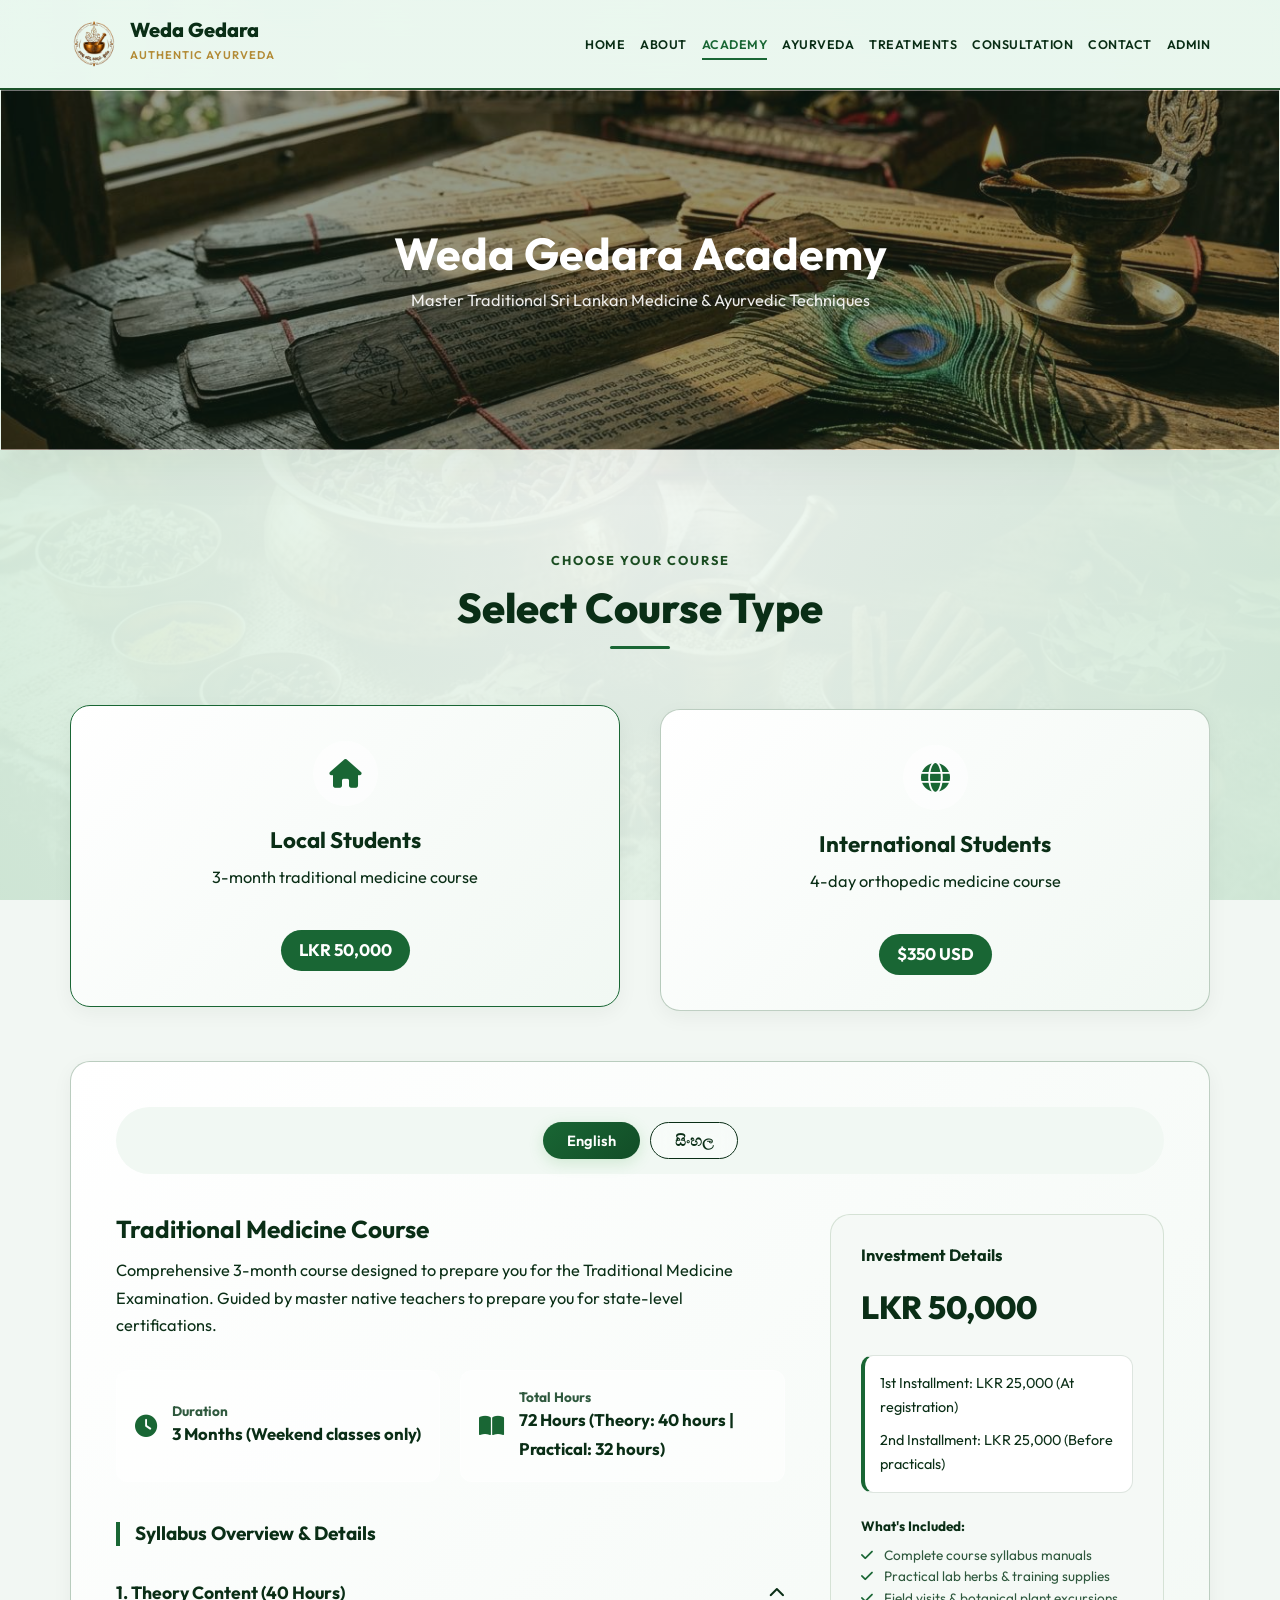
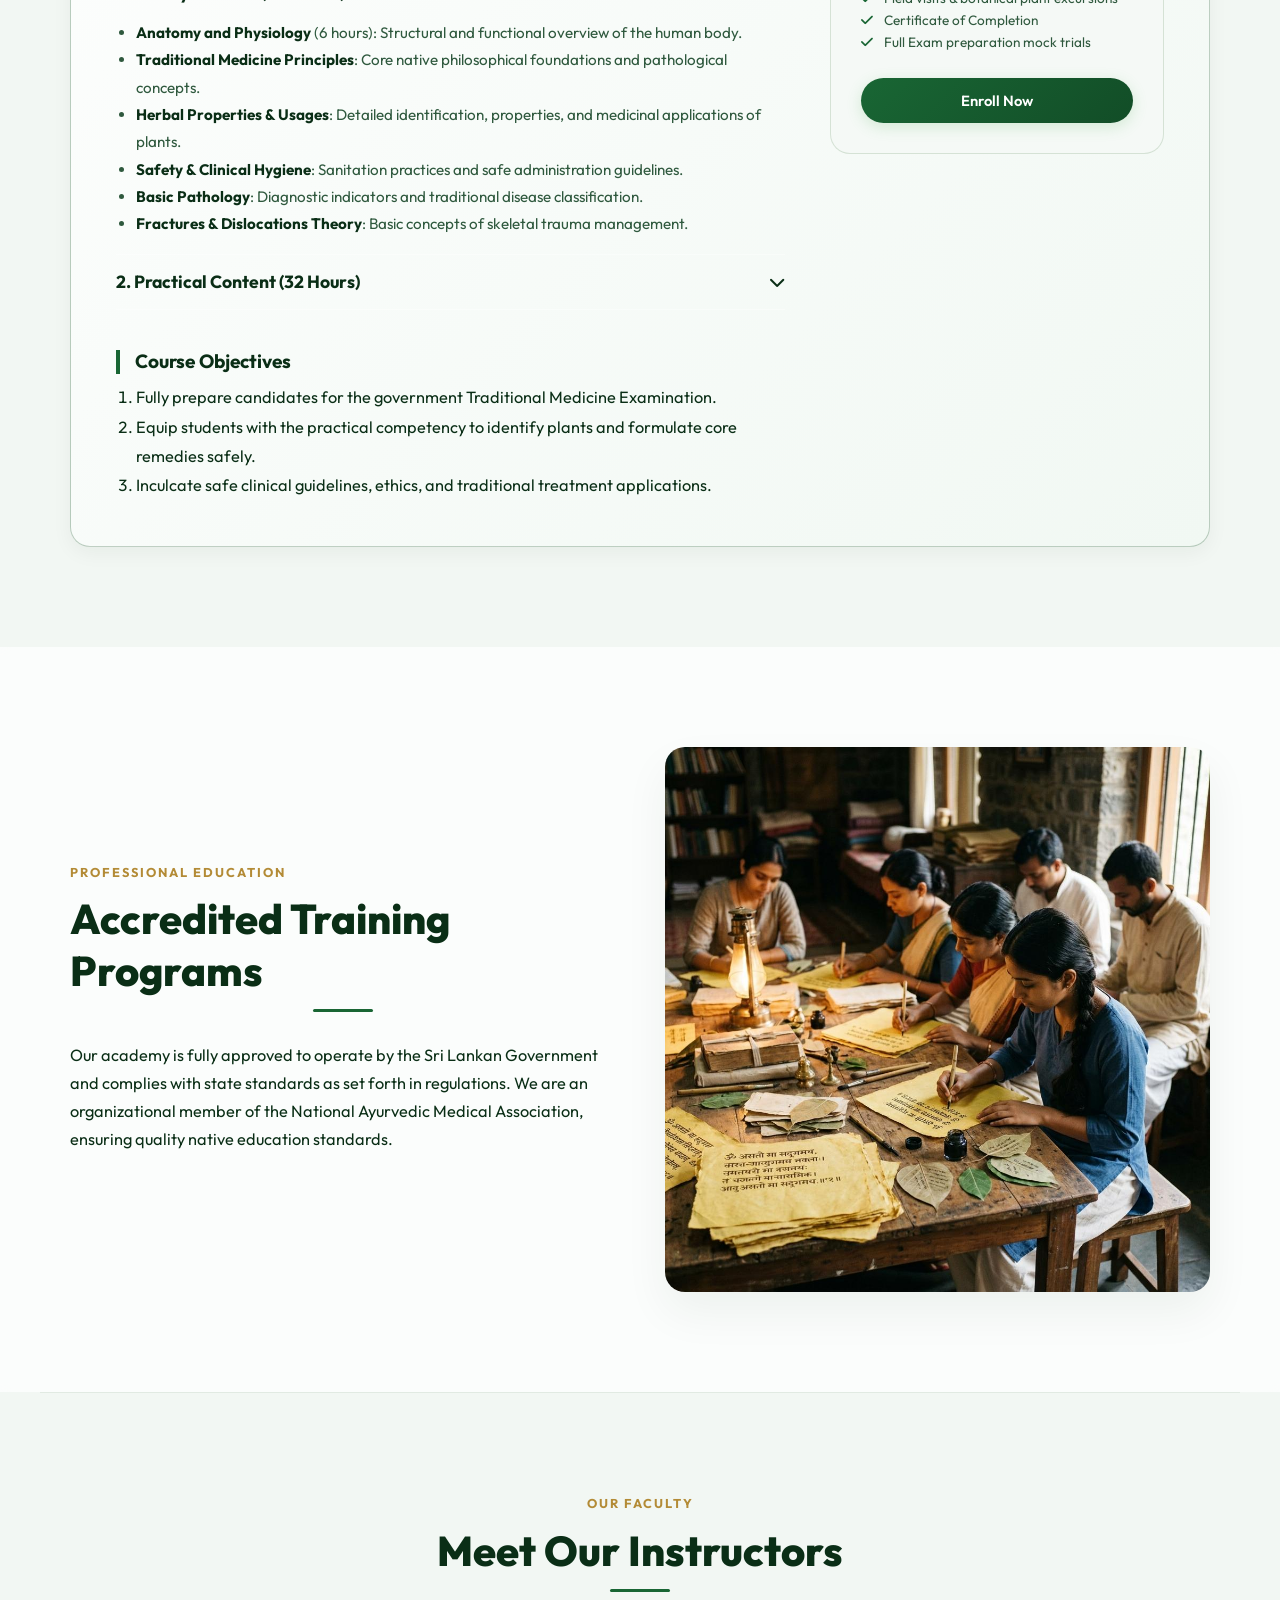
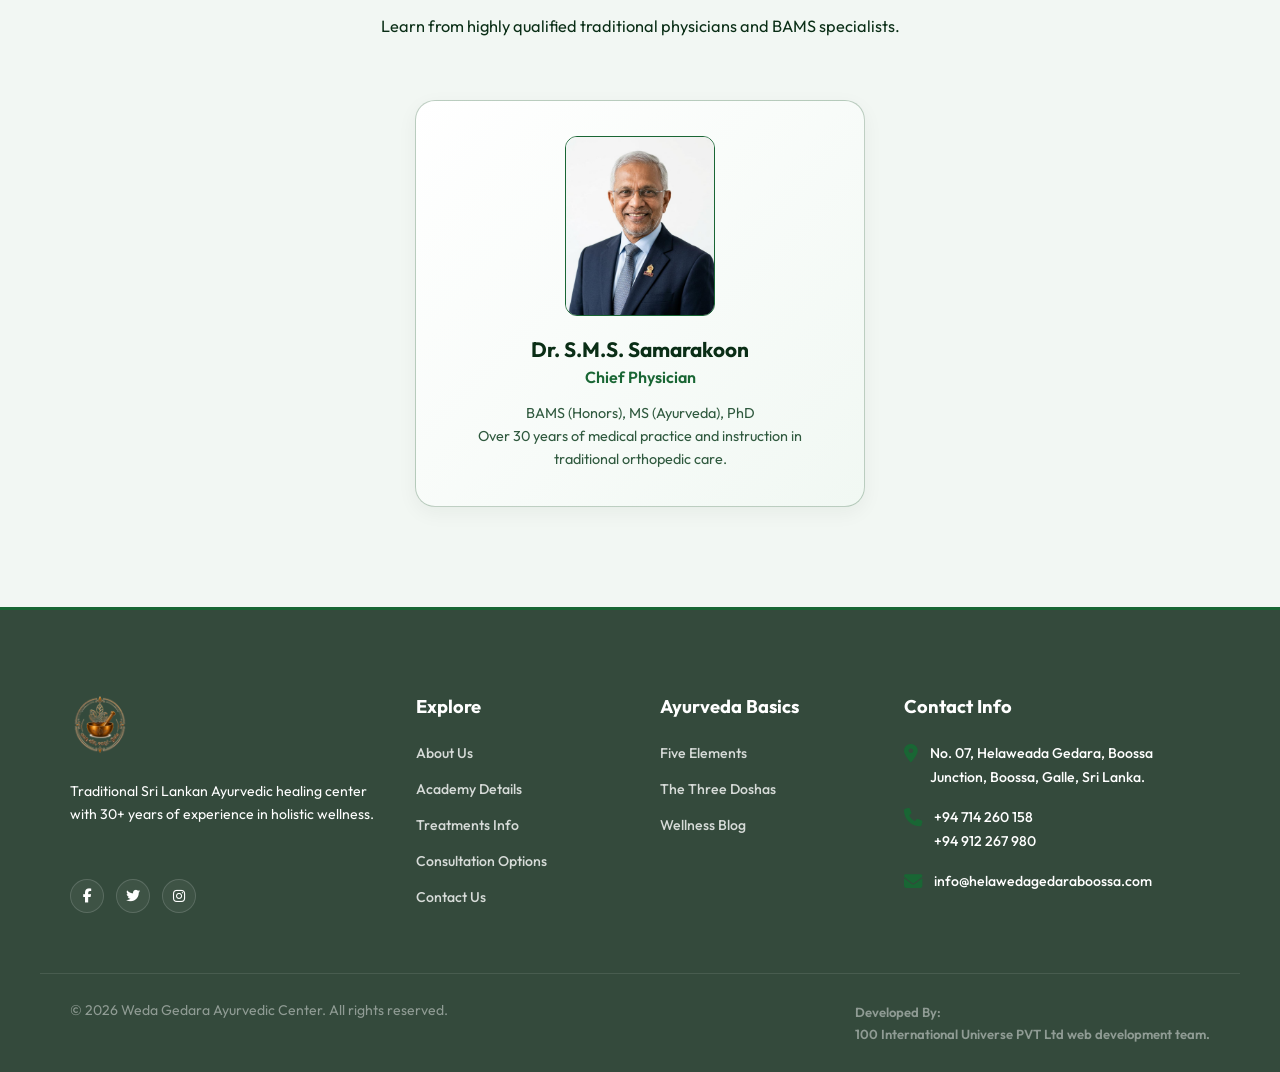
==== commit 614f58e3: "Add files via upload" ====
--- a/pages/academy/academy.html
+++ b/pages/academy/academy.html
@@ -108,7 +108,7 @@
                                 <i class="fa fa-clock"></i>
                                 <div>
                                     <h4>Duration</h4>
-                                    <p id="course_duration">3 Months (Weekend classes only)</p>
+                                    <p id="course_duration">3 Months (Weekend classes only - 6 hours per day)</p>
                                 </div>
                             </div>
                             <div class="course-meta-item">
@@ -121,7 +121,7 @@
                         </div>
 
                         <div class="course-outline">
-                            <h3>Syllabus Overview</h3>
+                            <h3>Syllabus Overview & Details</h3>
                             <div class="outline-accordion">
                                 <div class="accordion-item open">
                                     <div class="accordion-header">
@@ -129,11 +129,13 @@
                                         <i class="fa fa-chevron-down"></i>
                                     </div>
                                     <div class="accordion-body">
-                                        <ul style="list-style: disc; padding-left: 20px;">
-                                            <li>Anatomy and Physiology (6 hours)</li>
-                                            <li>Traditional medicine core principles & pathological concepts</li>
-                                            <li>Herbal properties, identification, and usages</li>
-                                            <li>Safety and clinical hygiene</li>
+                                        <ul style="list-style: disc; padding-left: 20px; line-height: 1.8;">
+                                            <li><strong>Anatomy and Physiology</strong> (6 hours): Structural and functional overview of the human body.</li>
+                                            <li><strong>Traditional Medicine Principles</strong>: Core native philosophical foundations and pathological concepts.</li>
+                                            <li><strong>Herbal Properties & Usages</strong>: Detailed identification, properties, and medicinal applications of plants.</li>
+                                            <li><strong>Safety & Clinical Hygiene</strong>: Sanitation practices and safe administration guidelines.</li>
+                                            <li><strong>Basic Pathology</strong>: Diagnostic indicators and traditional disease classification.</li>
+                                            <li><strong>Fractures & Dislocations Theory</strong>: Basic concepts of skeletal trauma management.</li>
                                         </ul>
                                     </div>
                                 </div>
@@ -143,25 +145,59 @@
                                         <i class="fa fa-chevron-down"></i>
                                     </div>
                                     <div class="accordion-body">
-                                        <ul style="list-style: disc; padding-left: 20px;">
-                                            <li>Formulation of traditional oils, Mellum, Paththu, Peni Paththu, and Thelkira.</li>
-                                            <li>Clinical skills: Plant identification, bandaging techniques, bone-setting, joint subluxation and dislocation treatment.</li>
+                                        <ul style="list-style: disc; padding-left: 20px; line-height: 1.8;">
+                                            <li><strong>Medicine Preparation</strong>: Hands-on formulation of:
+                                                <ul style="list-style: circle; padding-left: 20px; margin-top: 5px;">
+                                                    <li>Traditional warm herbal oils</li>
+                                                    <li>Mellum (medicinal herbal paste)</li>
+                                                    <li>Paththu (poultice wrap applications)</li>
+                                                    <li>Peni Paththu (honey-based thick preparations)</li>
+                                                    <li>Thelkira (specialized oil-infused mixtures)</li>
+                                                </ul>
+                                            </li>
+                                            <li style="margin-top: 10px;"><strong>Clinical Skills</strong>: Practical sessions in:
+                                                <ul style="list-style: circle; padding-left: 20px; margin-top: 5px;">
+                                                    <li>Medicinal herb identification and harvesting</li>
+                                                    <li>Splinting and bandaging techniques</li>
+                                                    <li>Traditional bone-setting and skeletal alignment for fractures</li>
+                                                    <li>Joint dislocation and subluxation reduction treatments</li>
+                                                </ul>
+                                            </li>
                                         </ul>
                                     </div>
                                 </div>
                             </div>
                         </div>
+
+                        <div class="course-outline" style="margin-top: 30px;">
+                            <h3>Course Objectives</h3>
+                            <ul style="list-style: check; padding-left: 20px; line-height: 1.8;">
+                                <li>Fully prepare candidates for the government Traditional Medicine Examination.</li>
+                                <li>Equip students with the practical competency to identify plants and formulate core remedies safely.</li>
+                                <li>Inculcate safe clinical guidelines, ethics, and traditional treatment applications.</li>
+                            </ul>
+                        </div>
                     </div>
 
                     <!-- Payment and CTA card -->
-                    <div style="background-color: var(--bg-light); padding: 30px; border-radius: var(--radius-md); border: 1px solid rgba(27, 94, 32, 0.08); align-self: start;">
+                    <div style="background-color: var(--bg-light); padding: 30px; border-radius: var(--radius-md); border: 1px solid rgba(27, 94, 32, 0.15); align-self: start;">
                         <h4 style="margin-bottom: 15px; color: var(--primary);">Investment Details</h4>
                         <div style="font-size: 2rem; font-weight: 800; color: var(--primary); margin-bottom: 20px;">LKR 50,000</div>
                         
-                        <div style="background-color: var(--white); padding: 15px; border-radius: var(--radius-sm); margin-bottom: 25px; border-left: 4px solid var(--accent);">
-                            <p style="margin-bottom: 8px; font-size: 0.9rem;" id="course_installment1">1st Installment: LKR 25,000 (At registration)</p>
-                            <p style="margin: 0; font-size: 0.9rem;" id="course_installment2">2nd Installment: LKR 25,000 (Before practicals)</p>
-                        </div>
+                        <div style="background-color: var(--white); padding: 15px; border-radius: var(--radius-sm); margin-bottom: 25px; border-left: 4px solid var(--accent); border-top: 1px solid rgba(27, 83, 41, 0.15); border-right: 1px solid rgba(27, 83, 41, 0.15); border-bottom: 1px solid rgba(27, 83, 41, 0.15);">
+                            <p style="margin-bottom: 8px; font-size: 0.9rem;" id="course_installment1"><strong>1st Installment:</strong> LKR 25,000 (At registration)</p>
+                            <p style="margin: 0; font-size: 0.9rem;" id="course_installment2"><strong>2nd Installment:</strong> LKR 25,000 (Before practicals)</p>
+                        </div>
+                        
+                        <h5 style="color: var(--primary); margin-bottom: 10px;">What's Included:</h5>
+                        <ul style="list-style: none; padding: 0; margin-bottom: 25px; font-size: 0.85rem; line-height: 1.6; color: var(--text-muted);">
+                            <li><i class="fa fa-check text-accent" style="color: var(--accent); margin-right: 8px;"></i> Complete course syllabus manuals</li>
+                            <li><i class="fa fa-check text-accent" style="color: var(--accent); margin-right: 8px;"></i> Practical lab herbs & training supplies</li>
+                            <li><i class="fa fa-check text-accent" style="color: var(--accent); margin-right: 8px;"></i> Field visits & botanical plant excursions</li>
+                            <li><i class="fa fa-check text-accent" style="color: var(--accent); margin-right: 8px;"></i> Certificate of Completion</li>
+                            <li><i class="fa fa-check text-accent" style="color: var(--accent); margin-right: 8px;"></i> Full Exam preparation mock trials</li>
+                        </ul>
+                        
                         <a href="../contact/contact.html" class="btn btn-primary" style="width: 100%;">Enroll Now</a>
                     </div>
                 </div>
@@ -172,7 +208,7 @@
                 <div class="course-info-layout">
                     <div>
                         <h2>පාරම්පරික වෛද්‍ය පාඨමාලාව</h2>
-                        <p>පාරම්පරික වෛද්‍ය විභාගය සාර්ථකව මුහුණ දීමට සකස් කරන ලද සම්පූර්ණ මාස 3 පාඨමාලාව. විෂය නිර්දේශයට අදාළ න්‍යාය සහ ප්‍රායෝගික පුහුණුව නිවැරදිව ලබාදේ.</p>
+                        <p>පාරම්පරික වෛද්‍ය විභාගය සාර්ථකව මුහුණ දීමට සකස් කරන ලද සම්පූර්ණ මාස 3 පාඨමාලාව. ප්‍රවීණ පාරම්පරික වෛද්‍යවරුන්ගේ මඟපෙන්වීම යටතේ රජයේ ලියාපදිංචි විභාගය සඳහා මනා පුහුණුවක් ලබාදේ.</p>
                         
                         <div class="course-meta-grid">
                             <div class="course-meta-item">
@@ -192,7 +228,7 @@
                         </div>
 
                         <div class="course-outline">
-                            <h3>විෂය නිර්දේශය</h3>
+                            <h3>විෂය නිර්දේශයේ සම්පූර්ණ විස්තරය</h3>
                             <div class="outline-accordion">
                                 <div class="accordion-item open">
                                     <div class="accordion-header">
@@ -200,11 +236,13 @@
                                         <i class="fa fa-chevron-down"></i>
                                     </div>
                                     <div class="accordion-body">
-                                        <ul style="list-style: disc; padding-left: 20px;">
-                                            <li>ශරීර විඤ්ඤාණය/ ශරීර රචනා නව්‍ය (පැය 6)</li>
-                                            <li>මූලධර්ම (රෝග සහ චිකිත්සා) සහ මූලික රෝග විඤ්ඤාණය</li>
-                                            <li>ඖෂධීය ශාක (ගුණ කර්ම සහ භාවිතයන්)</li>
-                                            <li>ආරක්ෂාව සහ සනීපාරක්ෂාව</li>
+                                        <ul style="list-style: disc; padding-left: 20px; line-height: 1.8;">
+                                            <li><strong>ශරීර විඤ්ඤාණය / ශරීර රචනා නව්‍ය</strong> (පැය 6): මිනිස් සිරුරේ අභ්‍යන්තර ව්‍යුහය පිළිබඳ මූලික හැදින්වීම.</li>
+                                            <li><strong>මූලධර්ම (රෝග සහ චිකිත්සා)</strong>: පාරම්පරික දේශීය වෙදකමේ මූලික සිද්ධාන්ත.</li>
+                                            <li><strong>ඖෂධීය ශාක (ගුණ කර්ම සහ භාවිතයන්)</strong>: පැලෑටි හඳුනාගැනීම, ඒවායේ ඖෂධීය ගුණ සහ භාවිතය.</li>
+                                            <li><strong>ආරක්ෂාව සහ සනීපාරක්ෂාව</strong>: සායනික සනීපාරක්ෂාව සහ රෝගී ආරක්ෂාව පිළිබඳ නීති.</li>
+                                            <li><strong>මූලික රෝග විඤ්ඤාණය</strong>: රෝග විනිශ්චය සහ වර්ගීකරණය.</li>
+                                            <li><strong>කැඩුම් බිඳීම් වෙදකම න්‍යාය</strong>: අස්ථි බිඳීම් සහ සන්ධි පැනීම් ප්‍රතිකාර පිළිබඳ න්‍යායාත්මක පසුබිම.</li>
                                         </ul>
                                     </div>
                                 </div>
@@ -214,9 +252,24 @@
                                         <i class="fa fa-chevron-down"></i>
                                     </div>
                                     <div class="accordion-body">
-                                        <ul style="list-style: disc; padding-left: 20px;">
-                                            <li>ඖෂධ සකස් කිරීම: තෙල් වර්ග, මැල්ලුම්, පත්තු, පැණි පත්තු සහ තෙල්කිර.</li>
-                                            <li>ප්‍රායෝගික කුසලතා: ඖෂධීය ශාක හඳුනාගැනීම, බැන්ද කිරීමේ ක්‍රම, කැඩුම් බිඳුණු වෙදකම (අස්ථි සැකසීම, සන්ධි ගැටීම් ප්‍රතිකාර, අර්ධ ගැටීම් කළමනාකරණය).</li>
+                                        <ul style="list-style: disc; padding-left: 20px; line-height: 1.8;">
+                                            <li><strong>ඖෂධ සකස් කිරීම</strong>: ප්‍රායෝගිකව පහත සඳහන් ඖෂධ වර්ග සකස් කිරීම:
+                                                <ul style="list-style: circle; padding-left: 20px; margin-top: 5px;">
+                                                    <li>ඖෂධීය තෙල් වර්ග සකස් කිරීම</li>
+                                                    <li>මැල්ලුම් වර්ග</li>
+                                                    <li>පත්තු වර්ග</li>
+                                                    <li>පැණි පත්තු</li>
+                                                    <li>තෙල්කිර</li>
+                                                </ul>
+                                            </li>
+                                            <li style="margin-top: 10px;"><strong>ප්‍රායෝගික කුසලතා</strong>:
+                                                <ul style="list-style: circle; padding-left: 20px; margin-top: 5px;">
+                                                    <li>ඖෂධීය ශාක හඳුනාගැනීමේ ක්ෂේත්‍ර චාරිකා</li>
+                                                    <li>බැන්ඩේජ් (වෙලුම්) දැමීමේ ක්‍රම</li>
+                                                    <li>අස්ථි සැකසීම (Bone-setting)</li>
+                                                    <li>සන්ධි පැනීම් (Dislocations) සහ අර්ධ සන්ධි පැනීම් (Subluxations) නිවැරදි කිරීම්</li>
+                                                </ul>
+                                            </li>
                                         </ul>
                                     </div>
                                 </div>
@@ -225,14 +278,24 @@
                     </div>
 
                     <!-- Payment and CTA card in Sinhala -->
-                    <div style="background-color: var(--bg-light); padding: 30px; border-radius: var(--radius-md); border: 1px solid rgba(27, 94, 32, 0.08); align-self: start;">
+                    <div style="background-color: var(--bg-light); padding: 30px; border-radius: var(--radius-md); border: 1px solid rgba(27, 94, 32, 0.15); align-self: start;">
                         <h4 style="margin-bottom: 15px; color: var(--primary);">පාඨමාලා ගාස්තුව</h4>
                         <div style="font-size: 2rem; font-weight: 800; color: var(--primary); margin-bottom: 20px;">රු. 50,000</div>
                         
-                        <div style="background-color: var(--white); padding: 15px; border-radius: var(--radius-sm); margin-bottom: 25px; border-left: 4px solid var(--accent);">
+                        <div style="background-color: var(--white); padding: 15px; border-radius: var(--radius-sm); margin-bottom: 25px; border-left: 4px solid var(--accent); border-top: 1px solid rgba(27, 83, 41, 0.15); border-right: 1px solid rgba(27, 83, 41, 0.15); border-bottom: 1px solid rgba(27, 83, 41, 0.15);">
                             <p style="margin-bottom: 8px; font-size: 0.9rem;"><strong>1 වන වාරිකය:</strong> රු. 25,000 (ලියාපදිංචියේදී)</p>
-                            <p style="margin: 0; font-size: 0.9rem;"><strong>2 වන වාරිකය:</strong> රු. 25,000 (ප්‍රායෝගික පන්තිවලට පෙර)</p>
-                        </div>
+                            <p style="margin: 0; font-size: 0.9rem;"><strong>2 වන වාරිකය:</strong> රු. 25,000 (ප්‍රායෝගික පන්ති ආරම්භයට පෙර)</p>
+                        </div>
+
+                        <h5 style="color: var(--primary); margin-bottom: 10px;">ඇතුළත් වන දේ:</h5>
+                        <ul style="list-style: none; padding: 0; margin-bottom: 25px; font-size: 0.85rem; line-height: 1.6; color: var(--text-muted);">
+                            <li><i class="fa fa-check text-accent" style="color: var(--accent); margin-right: 8px;"></i> සම්පූර්ණ විෂය නිර්දේශීය පොත්පත්</li>
+                            <li><i class="fa fa-check text-accent" style="color: var(--accent); margin-right: 8px;"></i> ප්‍රායෝගික පුහුණු ඖෂධීය ද්‍රව්‍ය</li>
+                            <li><i class="fa fa-check text-accent" style="color: var(--accent); margin-right: 8px;"></i> ඖෂධ පැලෑටි හඳුනාගැනීමේ ක්‍ෂේත්‍ර චාරිකා</li>
+                            <li><i class="fa fa-check text-accent" style="color: var(--accent); margin-right: 8px;"></i> රජයේ ලියාපදිංචි සහතිකය</li>
+                            <li><i class="fa fa-check text-accent" style="color: var(--accent); margin-right: 8px;"></i> විභාග පෙරහුරු පරීක්ෂණ සහ උපකාර</li>
+                        </ul>
+
                         <a href="../contact/contact.html" class="btn btn-primary" style="width: 100%;">දැන්ම සම්බන්ධ වන්න</a>
                     </div>
                 </div>
@@ -244,27 +307,39 @@
             <div class="course-info-layout">
                 <div>
                     <h2>Traditional Orthopedic Medicine Course</h2>
-                    <p>Learn ancient Sri Lankan bone-setting techniques and traditional methods for managing fractures, dislocations, and musculoskeletal injuries. Tailored for practitioners and therapists globally.</p>
+                    <p>Learn ancient Sri Lankan bone-setting techniques and traditional methods for managing fractures, dislocations, and musculoskeletal injuries. Tailored specifically for international practitioners, therapists, and alternative medicine enthusiasts.</p>
                     
                     <div class="course-meta-grid">
                         <div class="course-meta-item">
                             <i class="fa fa-clock"></i>
                             <div>
                                 <h4>Duration</h4>
-                                <p>2 Weekends (4 Days) - 6 Hours Daily</p>
+                                <p>2 Weekends (4 Days) - 6 Hours Daily (Total 24 Hours)</p>
                             </div>
                         </div>
                         <div class="course-meta-item">
                             <i class="fa fa-user-md"></i>
                             <div>
                                 <h4>Format</h4>
-                                <p>Theory + Intensive Practical</p>
-                            </div>
+                                <p>Theory (2 hours daily) + Intensive Practical (4 hours daily)</p>
+                            </div>
+                        </div>
+                    </div>
+
+                    <div class="course-outline" style="margin-top: 30px;">
+                        <h3>Target Audience</h3>
+                        <p style="margin-bottom: 15px; color: var(--text-muted);">This course is designed for:</p>
+                        <div style="display: grid; grid-template-columns: repeat(2, 1fr); gap: 10px; margin-bottom: 25px;">
+                            <div><i class="fa fa-user-doctor text-accent" style="color: var(--accent); margin-right: 8px;"></i> Ayurvedic Practitioners</div>
+                            <div><i class="fa fa-spa text-accent" style="color: var(--accent); margin-right: 8px;"></i> Wellness Professionals</div>
+                            <div><i class="fa fa-person-running text-accent" style="color: var(--accent); margin-right: 8px;"></i> Physiotherapists</div>
+                            <div><i class="fa fa-leaf text-accent" style="color: var(--accent); margin-right: 8px;"></i> Alternative Medicine Fans</div>
+                            <div><i class="fa fa-graduation-cap" style="color: var(--accent); margin-right: 8px;"></i> Medical Students</div>
                         </div>
                     </div>
 
                     <div class="course-outline">
-                        <h3>Detailed Syllabus Breakdown</h3>
+                        <h3>Detailed Day-by-Day Syllabus</h3>
                         <div class="outline-accordion">
                             <div class="accordion-item open">
                                 <div class="accordion-header">
@@ -272,34 +347,80 @@
                                     <i class="fa fa-chevron-down"></i>
                                 </div>
                                 <div class="accordion-body">
-                                    <p>History of traditional Sri Lankan orthopedic medicine, pulse reading (Nadi Vignana), and botanical identification walks.</p>
+                                    <p><strong>Morning Theory Session (2 Hours)</strong></p>
+                                    <ul style="list-style: disc; padding-left: 20px; margin-bottom: 15px;">
+                                        <li>History and evolution of traditional orthopedic medicine in Sri Lanka.</li>
+                                        <li>Key philosophical foundations (Deshiya Chikitsa and Ayurvedic influence).</li>
+                                        <li>Overview of common musculoskeletal conditions treated traditionally.</li>
+                                    </ul>
+                                    <p><strong>Afternoon Practical Session (4 Hours)</strong></p>
+                                    <ul style="list-style: disc; padding-left: 20px;">
+                                        <li>Traditional perspective on the identification of bones and joints.</li>
+                                        <li>Basic diagnostic techniques without modern imaging devices.</li>
+                                        <li>Hands-on training: traditional pulse reading (Nadi Vignana) & observational diagnostics.</li>
+                                        <li>Botanical identification walk or interactive herb display session.</li>
+                                    </ul>
                                 </div>
                             </div>
                             <div class="accordion-item">
                                 <div class="accordion-header">
-                                    <h4>Day 2: Herbal Oils & Pastes</h4>
+                                    <h4>Day 2: Herbal Preparations & External Therapies</h4>
                                     <i class="fa fa-chevron-down"></i>
                                 </div>
                                 <div class="accordion-body">
-                                    <p>Formulation of warm herbal oils, preparation of poultices (Paththu), and soft tissue massage techniques for immediate pain relief.</p>
+                                    <p><strong>Morning Theory Session (2 Hours)</strong></p>
+                                    <ul style="list-style: disc; padding-left: 20px; margin-bottom: 15px;">
+                                        <li>Introduction to key herbs, oils, and pastes utilized in orthopedic treatments.</li>
+                                        <li>Scientific methods of traditional medicine preparation: Decoctions, poultices, and oils.</li>
+                                        <li>Contraindications and safety guidelines.</li>
+                                    </ul>
+                                    <p><strong>Afternoon Practical Session (4 Hours)</strong></p>
+                                    <ul style="list-style: disc; padding-left: 20px;">
+                                        <li>Hands-on formulation: preparing traditional warm herbal oils.</li>
+                                        <li>Techniques for application of herbal poultices (Paththu).</li>
+                                        <li>Traditional massage strokes and techniques designed for immediate pain relief.</li>
+                                    </ul>
                                 </div>
                             </div>
                             <div class="accordion-item">
                                 <div class="accordion-header">
-                                    <h4>Day 3: Bone Setting & Dislocations</h4>
+                                    <h4>Day 3: Bone-Setting & Fracture Management</h4>
                                     <i class="fa fa-chevron-down"></i>
                                 </div>
                                 <div class="accordion-body">
-                                    <p>Traditional bone alignment, joint reduction, and custom splints using local plants, bamboo, and linen bindings.</p>
+                                    <p><strong>Morning Theory Session (2 Hours)</strong></p>
+                                    <ul style="list-style: disc; padding-left: 20px; margin-bottom: 15px;">
+                                        <li>Core principles of bone-setting in Sri Lankan traditional practice.</li>
+                                        <li>Critical comparisons: traditional vs. modern fracture management.</li>
+                                        <li>Professional ethics, referrals, and legal aspects of practicing traditional medicine.</li>
+                                    </ul>
+                                    <p><strong>Afternoon Practical Session (4 Hours)</strong></p>
+                                    <ul style="list-style: disc; padding-left: 20px;">
+                                        <li>Splinting techniques using bamboo, specific barks, cloths, and natural bindings.</li>
+                                        <li>Traditional joint resetting techniques for common skeletal dislocations.</li>
+                                        <li>Bandaging methods, customized slings, and wrap setups.</li>
+                                    </ul>
                                 </div>
                             </div>
                             <div class="accordion-item">
                                 <div class="accordion-header">
-                                    <h4>Day 4: Rehabilitation & Steam Therapy</h4>
+                                    <h4>Day 4: Sprains, Soft Tissue Injuries & Rehabilitation</h4>
                                     <i class="fa fa-chevron-down"></i>
                                 </div>
                                 <div class="accordion-body">
-                                    <p>Medicated steam treatments, mobilization regimes, diet, and long-term preventative care. Final assessments and certificate presentation.</p>
+                                    <p><strong>Morning Theory Session (2 Hours)</strong></p>
+                                    <ul style="list-style: disc; padding-left: 20px; margin-bottom: 15px;">
+                                        <li>Soft tissue injuries management: sprains, muscle strains, and contusions.</li>
+                                        <li>Nutritional guidelines, rest, and lifestyle choices during orthopedic recovery.</li>
+                                        <li>Long-term rehabilitation planning and future injury prevention strategies.</li>
+                                    </ul>
+                                    <p><strong>Afternoon Practical Session (4 Hours)</strong></p>
+                                    <ul style="list-style: disc; padding-left: 20px;">
+                                        <li>Preparation and application of traditional medicated steam therapies.</li>
+                                        <li>Rehabilitative massage routines and mild mobilization movements.</li>
+                                        <li>Participant evaluations and practical competency demonstrations.</li>
+                                        <li>Final wrap-up Q&A and course feedback.</li>
+                                    </ul>
                                 </div>
                             </div>
                         </div>
@@ -307,7 +428,7 @@
                 </div>
 
                 <!-- Payment and CTA card -->
-                <div style="background-color: var(--bg-light); padding: 30px; border-radius: var(--radius-md); border: 1px solid rgba(27, 94, 32, 0.08); align-self: start;">
+                <div style="background-color: var(--bg-light); padding: 30px; border-radius: var(--radius-md); border: 1px solid rgba(27, 94, 32, 0.15); align-self: start;">
                     <h4 style="margin-bottom: 15px; color: var(--primary);">Investment Details</h4>
                     <div style="font-size: 2rem; font-weight: 800; color: var(--primary); margin-bottom: 20px;">$350 USD</div>
                     
--- a/css/style.css
+++ b/css/style.css
@@ -1,22 +1,20 @@
-/* ==========================================================================
-   HELA WEDA GEDARA - STYLE SYSTEM (LIGHT GREEN FROSTED GLASSMORPHISM EDITION)
-   ========================================================================== */
-
 /* Google Fonts Import */
 @import url('https://fonts.googleapis.com/css2?family=Outfit:wght@300;400;500;600;700;800;900&family=Noto+Sans+Sinhala:wght@300;400;500;600;700;800&display=swap');
 
 :root {
-    /* Color Tokens (Solid Herbal Green & High Contrast White Palette) */
-    --primary: #0a2111;          /* Deep herbal black-green for solid text legibility */
-    --primary-light: #1b5329;    /* Rich green highlights & active links */
-    --accent: #2e7d32;           /* Solid herbal accent green */
-    --accent-light: #edf5ef;     /* Solid soft green highlights background */
+    /* Color Tokens (Solid Herbal Green, Saffron Gold & Warm Parchment Palette) */
+    --primary: #0a2e16;          /* Deep traditional forest green */
+    --primary-light: #124d27;    /* Rich herbal green highlights */
+    --accent: #196634;           /* Medium traditional green */
+    --accent-light: #f1f8f3;     /* Soft green wash background */
+    --gold: #b38b36;             /* Traditional temple gold/saffron highlight */
+    --gold-light: #fbf8f0;       /* Warm parchment cream background */
     --white: #ffffff;
-    --bg-light: #f4f8f5;         /* Soft solid light-green background */
-    --card-bg: #ffffff;          /* Solid pure white card background for maximum contrast */
-    --text-dark: #0a2111;        /* Deep readable solid dark-green text */
-    --text-muted: #3c5443;       /* Solid medium-green details */
-    --border-color: rgba(27, 83, 41, 0.16); /* Solid clean borders */
+    --bg-light: #f5f9f6;         /* Soft solid light-green background */
+    --card-bg: #ffffff;          /* Solid pure white card background */
+    --text-dark: #0a2e16;        /* Deep readable forest green text */
+    --text-muted: #2f593e;       /* Traditional medium-green details */
+    --border-color: rgba(18, 77, 39, 0.22); /* Warm herbal green borders */
     
     /* Layout/Spacing Tokens */
     --header-height: 90px;
@@ -27,11 +25,11 @@
     --radius-lg: 32px;
     
     /* Shadows */
-    --shadow-sm: 0 4px 15px rgba(18, 43, 28, 0.02);
-    --shadow-md: 0 10px 30px rgba(18, 43, 28, 0.04);
-    --shadow-lg: 0 20px 45px rgba(18, 43, 28, 0.06);
-    
-    /* Fonts matching Forest Theme */
+    --shadow-sm: 0 4px 15px rgba(10, 46, 22, 0.02);
+    --shadow-md: 0 10px 30px rgba(10, 46, 22, 0.04);
+    --shadow-lg: 0 20px 45px rgba(10, 46, 22, 0.06);
+    
+    /* Fonts matching original specifications */
     --font-heading: 'Outfit', sans-serif;
     --font-body: 'Outfit', sans-serif;
     --font-sinhala: 'Noto Sans Sinhala', 'Outfit', sans-serif;
@@ -58,11 +56,11 @@
 body {
     font-family: var(--font-body);
     font-size: 1.02rem;
-    background-color: #f5f8f6;
+    background-color: #f2f7f3;
     color: var(--text-dark);
     line-height: 1.7;
-    /* Soft faint parchment paper backdrop - reduced opacity on image */
-    background-image: radial-gradient(circle at 50% 50%, rgba(247, 251, 248, 0.96) 0%, rgba(235, 245, 238, 0.98) 100%), url('../images/hero1.jpg');
+    /* Richer traditional herbal green & warm parchment backdrop */
+    background-image: radial-gradient(circle at 50% 50%, rgba(243, 249, 245, 0.95) 0%, rgba(212, 236, 219, 0.97) 100%), url('../images/hero1.jpg');
     background-size: cover;
     background-position: center;
     background-attachment: fixed;
@@ -148,7 +146,7 @@
     text-transform: uppercase;
     font-size: 0.8rem;
     letter-spacing: 2px;
-    color: var(--accent);
+    color: var(--gold);
     margin-bottom: 10px;
     display: block;
     font-weight: 700;
@@ -191,13 +189,14 @@
 }
 
 .btn-primary {
-    background-color: var(--accent);
-    color: var(--white);
+    background-image: linear-gradient(135deg, var(--accent) 0%, var(--primary-light) 100%) !important;
+    color: var(--white) !important;
     box-shadow: 0 4px 15px rgba(76, 175, 80, 0.2);
 }
 
 .btn-primary:hover {
-    background-color: var(--primary);
+    background-image: linear-gradient(135deg, var(--primary-light) 0%, var(--primary) 100%) !important;
+    color: var(--white) !important;
     transform: translateY(-2px);
     box-shadow: 0 6px 20px rgba(18, 43, 28, 0.25);
 }
@@ -227,7 +226,7 @@
     left: 0;
     width: 100%;
     height: var(--header-height);
-    background-image: linear-gradient(rgba(255, 255, 255, 0.88), rgba(255, 255, 255, 0.88)), url('../images/ayurveda_artwork.jpg') !important;
+    background-image: linear-gradient(rgba(235, 248, 240, 0.9), rgba(235, 248, 240, 0.9)), url('../images/ayurveda_artwork.jpg') !important;
     background-size: cover !important;
     background-position: center !important;
     backdrop-filter: blur(15px) !important;
@@ -239,7 +238,7 @@
 
 .site-header.scrolled {
     height: 75px;
-    background-image: linear-gradient(rgba(255, 255, 255, 0.94), rgba(255, 255, 255, 0.94)), url('../images/ayurveda_artwork.jpg') !important;
+    background-image: linear-gradient(rgba(230, 246, 236, 0.96), rgba(230, 246, 236, 0.96)), url('../images/ayurveda_artwork.jpg') !important;
     box-shadow: 0 4px 20px rgba(10, 35, 18, 0.08) !important;
 }
 
@@ -273,7 +272,7 @@
 
 .logo-text span {
     font-size: 0.7rem;
-    color: var(--accent); /* Light-green logo highlights */
+    color: var(--gold); /* Traditional gold logo highlights */
     letter-spacing: 1px;
     text-transform: uppercase;
     font-weight: 600;
@@ -350,7 +349,7 @@
     right: -100%;
     width: 300px;
     height: 100vh;
-    background-color: rgba(255, 255, 255, 0.75);
+    background-color: rgba(235, 248, 240, 0.92);
     backdrop-filter: blur(25px);
     -webkit-backdrop-filter: blur(25px);
     box-shadow: var(--shadow-lg);
@@ -523,20 +522,20 @@
    ========================================================================== */
 
 .feature-card, 
-.service-card, 
-.selector-card-box, 
-.course-detail-pane, 
-.rates-table-wrapper, 
-.appointment-card, 
-.blog-card, 
-.why-choose-card,
-.counters-grid {
-    background: #ffffff !important; /* Solid pure white background for maximum text contrast */
-    border: 1px solid rgba(27, 83, 41, 0.18) !important;
-    box-shadow: 0 6px 20px rgba(10, 33, 17, 0.05) !important;
-    backdrop-filter: none !important;
-    -webkit-backdrop-filter: none !important;
-}
+    .service-card, 
+    .selector-card-box, 
+    .course-detail-pane, 
+    .rates-table-wrapper, 
+    .appointment-card, 
+    .blog-card, 
+    .why-choose-card,
+    .counters-grid {
+        background: linear-gradient(135deg, #ffffff 0%, #f1f8f3 100%) !important; /* Soft green watercolor card backdrop */
+        border: 1px solid rgba(27, 83, 41, 0.28) !important;
+        box-shadow: 0 6px 20px rgba(10, 33, 17, 0.05) !important;
+        backdrop-filter: none !important;
+        -webkit-backdrop-filter: none !important;
+    }
 
 /* ==========================================================================
    FEATURES / BADGES CARDS
@@ -1510,8 +1509,14 @@
         gap: 15px;
     }
     
-    .rates-table {
-        min-width: 550px !important;
+    .rates-table th {
+        padding: 10px 8px !important;
+        font-size: 0.85rem !important;
+    }
+    
+    .rates-table td {
+        padding: 10px 8px !important;
+        font-size: 0.82rem !important;
     }
     
     .logo-img {
@@ -1706,7 +1711,7 @@
 }
 
 .service-card:hover, .feature-card:hover, .blog-card:hover, .selector-card-box:hover {
-    transform: translateY(-8px) scale(1.01) !important;
+    transform: translateY(-8px) scale(1.02);
     border-color: rgba(72, 155, 96, 0.8) !important;
     box-shadow: 0 0 25px rgba(72, 155, 96, 0.35) !important; /* Elegant neon lighting glow effect */
 }
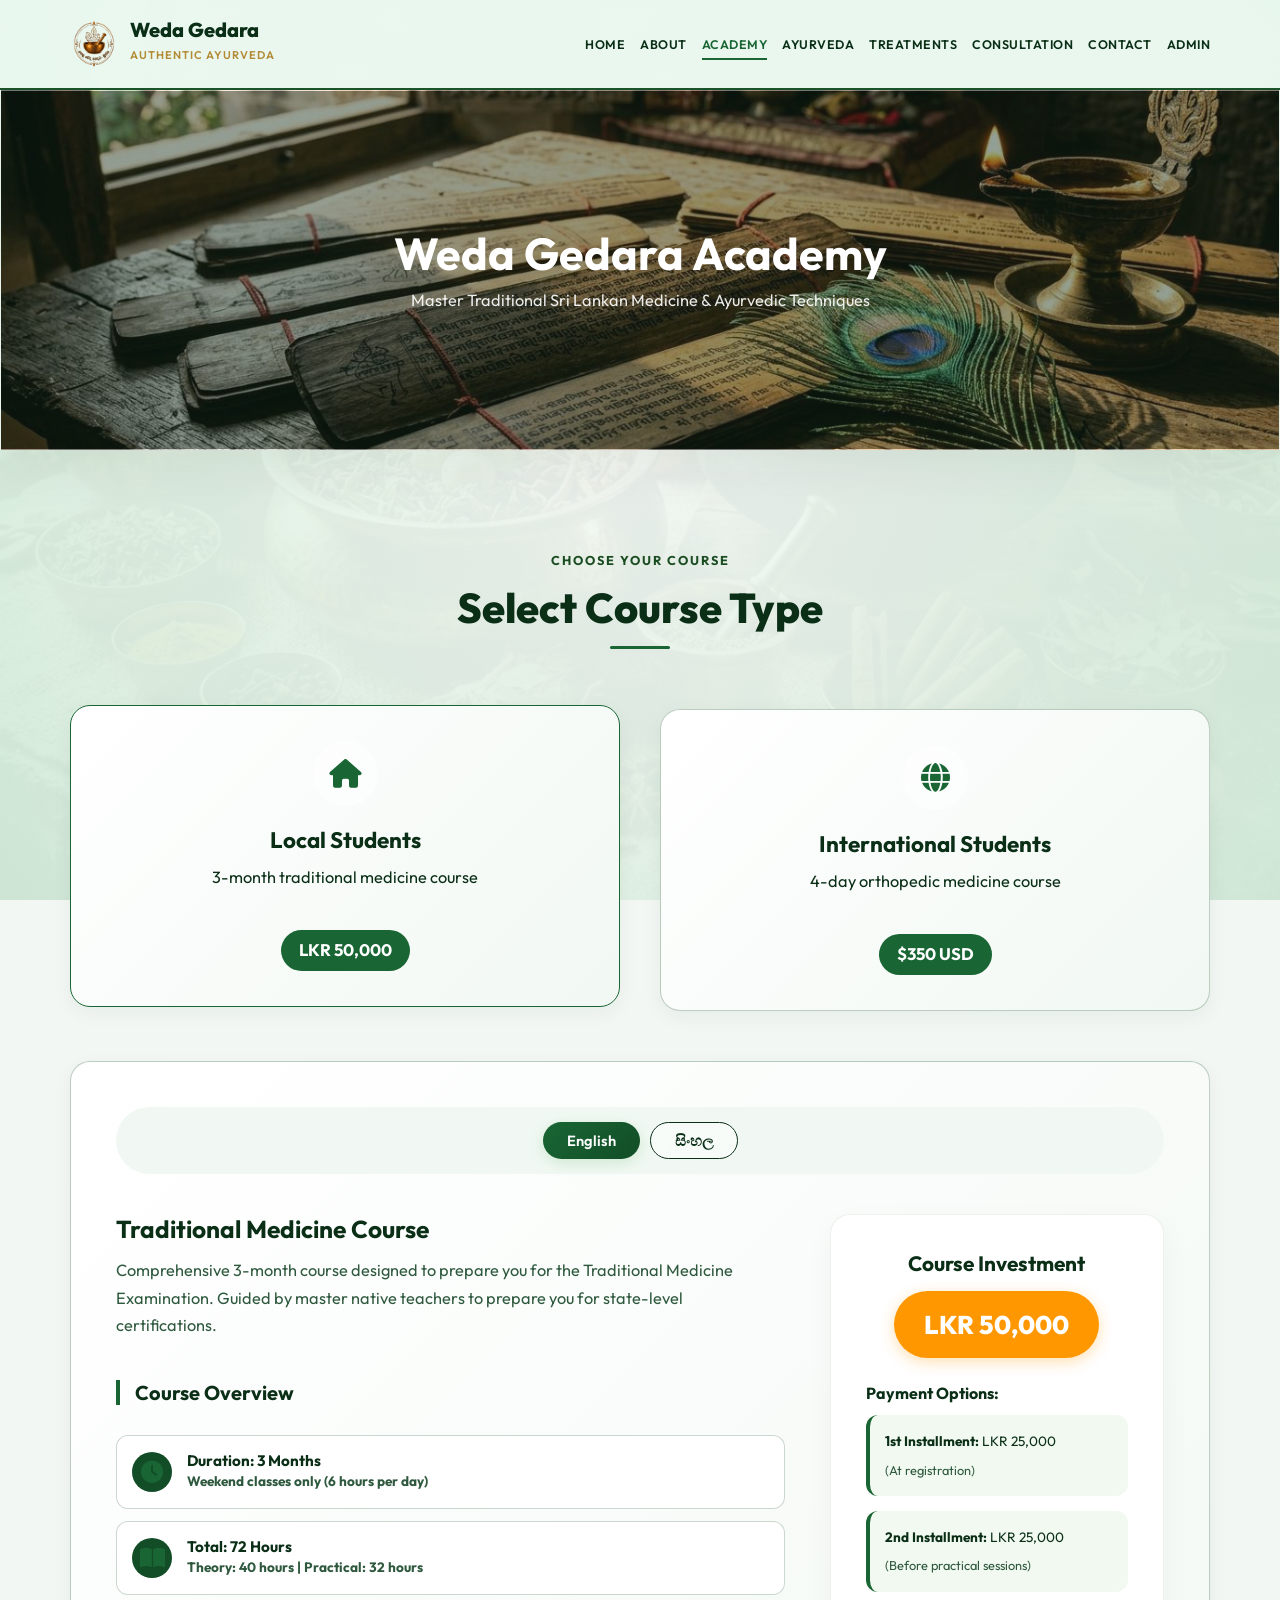
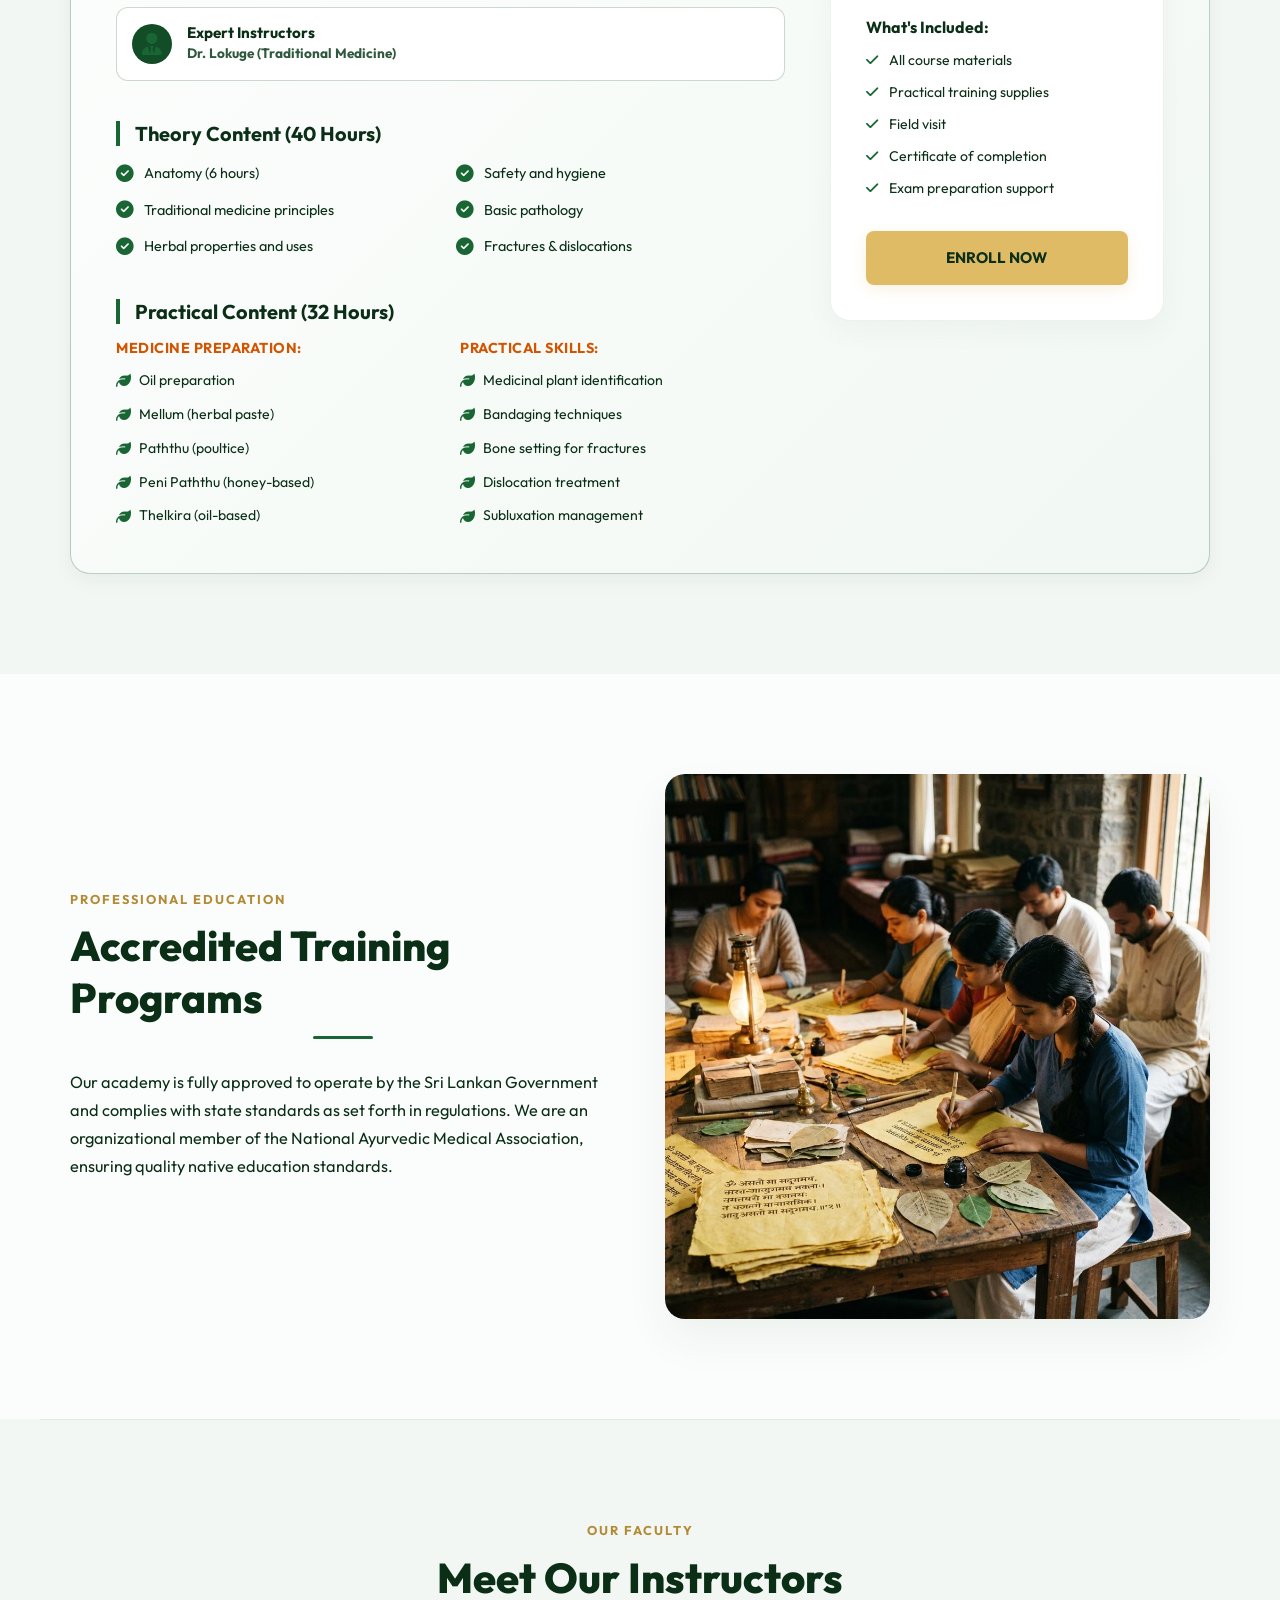
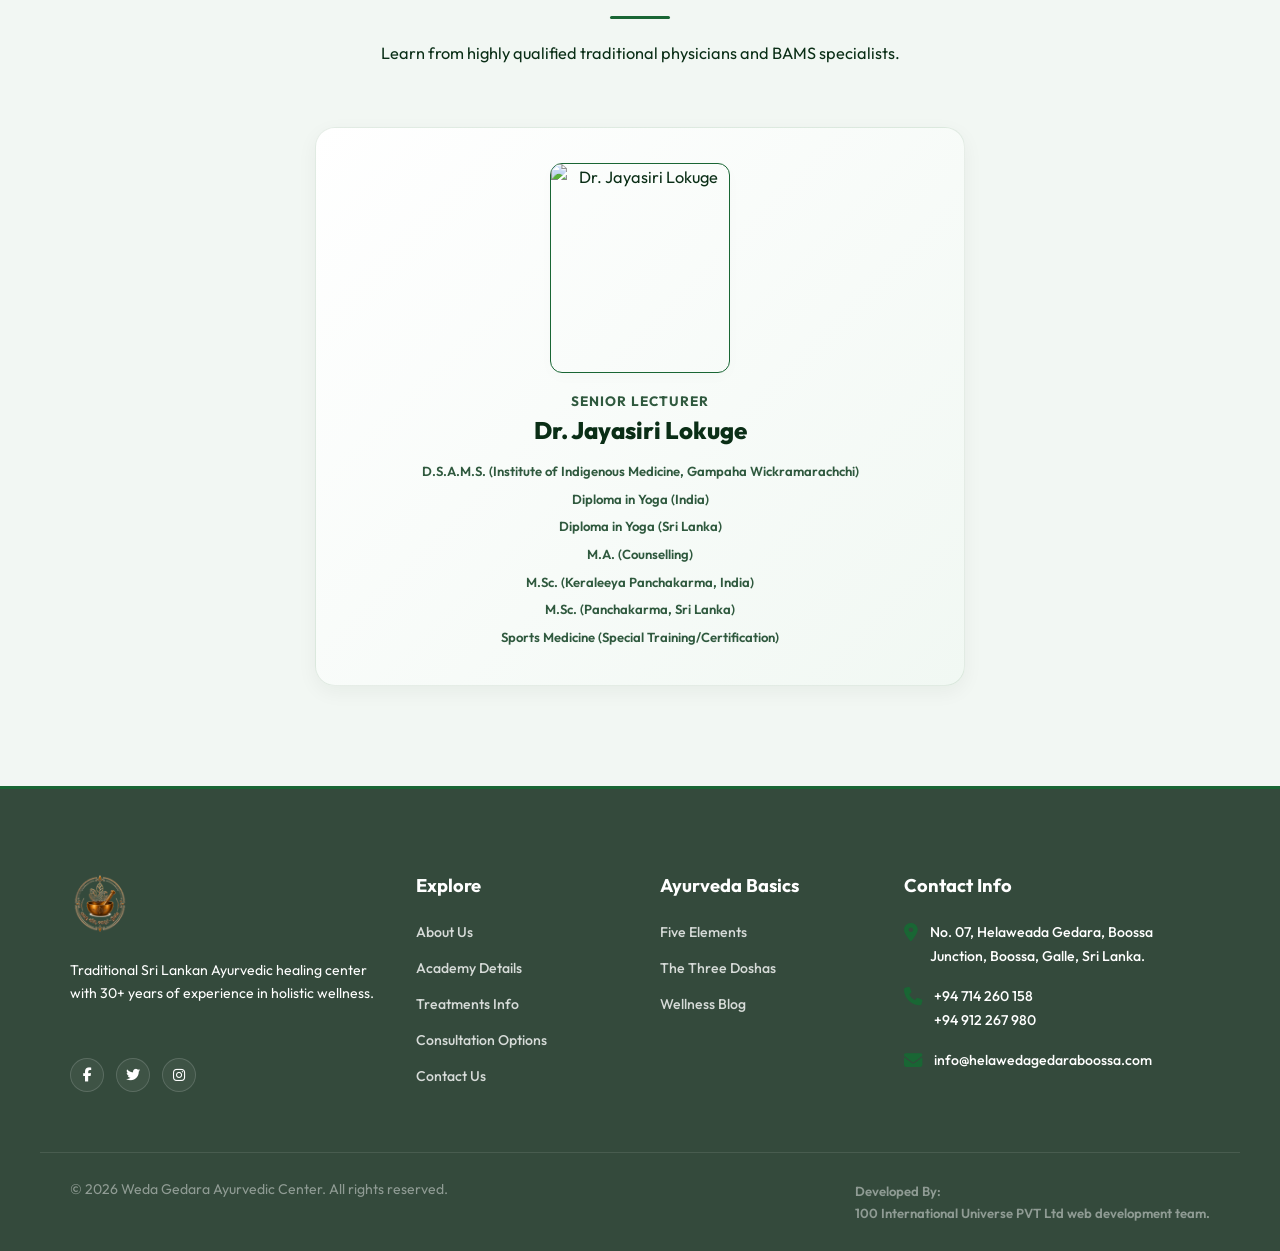
==== commit 1cb796f5: "Update academy.html" ====
--- a/pages/academy/academy.html
+++ b/pages/academy/academy.html
@@ -101,104 +101,99 @@
                 <div class="course-info-layout">
                     <div>
                         <h2 id="course_detail_title">Traditional Medicine Course</h2>
-                        <p id="course_detail_desc">Comprehensive 3-month course designed to prepare you for the Traditional Medicine Examination. Guided by master native teachers to prepare you for state-level certifications.</p>
+                        <p id="course_detail_desc" style="color: var(--text-muted); margin-bottom: 25px;">Comprehensive 3-month course designed to prepare you for the Traditional Medicine Examination</p>
                         
-                        <div class="course-meta-grid">
-                            <div class="course-meta-item">
-                                <i class="fa fa-clock"></i>
+                        <div class="course-outline">
+                            <h3 style="font-size: 1.25rem; color: var(--primary); margin-bottom: 15px;">Course Overview</h3>
+                            <div class="course-meta-grid" style="grid-template-columns: 1fr; gap: 12px; margin-bottom: 30px;">
+                                <div class="course-meta-item" style="background: var(--white); padding: 15px; border-radius: var(--radius-sm); border: 1px solid var(--border-color); display: flex; align-items: center; gap: 15px;">
+                                    <div style="background: var(--primary-light); color: var(--white); width: 40px; height: 40px; border-radius: 50%; display: flex; align-items: center; justify-content: center; font-size: 1.2rem;"><i class="fa fa-clock"></i></div>
+                                    <div>
+                                        <h4 style="margin: 0; font-size: 0.95rem; color: var(--primary);">Duration: 3 Months</h4>
+                                        <p style="margin: 0; font-size: 0.85rem; color: var(--text-muted);">Weekend classes only (6 hours per day)</p>
+                                    </div>
+                                </div>
+                                <div class="course-meta-item" style="background: var(--white); padding: 15px; border-radius: var(--radius-sm); border: 1px solid var(--border-color); display: flex; align-items: center; gap: 15px;">
+                                    <div style="background: var(--primary-light); color: var(--white); width: 40px; height: 40px; border-radius: 50%; display: flex; align-items: center; justify-content: center; font-size: 1.2rem;"><i class="fa fa-book-open"></i></div>
+                                    <div>
+                                        <h4 style="margin: 0; font-size: 0.95rem; color: var(--primary);">Total: 72 Hours</h4>
+                                        <p style="margin: 0; font-size: 0.85rem; color: var(--text-muted);">Theory: 40 hours | Practical: 32 hours</p>
+                                    </div>
+                                </div>
+                                <div class="course-meta-item" style="background: var(--white); padding: 15px; border-radius: var(--radius-sm); border: 1px solid var(--border-color); display: flex; align-items: center; gap: 15px;">
+                                    <div style="background: var(--primary-light); color: var(--white); width: 40px; height: 40px; border-radius: 50%; display: flex; align-items: center; justify-content: center; font-size: 1.2rem;"><i class="fa fa-user-tie"></i></div>
+                                    <div>
+                                        <h4 style="margin: 0; font-size: 0.95rem; color: var(--primary);">Expert Instructors</h4>
+                                        <p style="margin: 0; font-size: 0.85rem; color: var(--text-muted);">Dr. Lokuge (Traditional Medicine)</p>
+                                    </div>
+                                </div>
+                            </div>
+
+                            <h3 style="font-size: 1.25rem; color: var(--primary); margin-bottom: 15px;">Theory Content (40 Hours)</h3>
+                            <div style="display: grid; grid-template-columns: repeat(2, 1fr); gap: 12px; margin-bottom: 30px;">
+                                <div style="display: flex; align-items: center; gap: 10px; font-size: 0.9rem; color: var(--text-dark);"><i class="fa fa-check-circle" style="color: var(--accent); font-size: 1.1rem;"></i> Anatomy (6 hours)</div>
+                                <div style="display: flex; align-items: center; gap: 10px; font-size: 0.9rem; color: var(--text-dark);"><i class="fa fa-check-circle" style="color: var(--accent); font-size: 1.1rem;"></i> Safety and hygiene</div>
+                                <div style="display: flex; align-items: center; gap: 10px; font-size: 0.9rem; color: var(--text-dark);"><i class="fa fa-check-circle" style="color: var(--accent); font-size: 1.1rem;"></i> Traditional medicine principles</div>
+                                <div style="display: flex; align-items: center; gap: 10px; font-size: 0.9rem; color: var(--text-dark);"><i class="fa fa-check-circle" style="color: var(--accent); font-size: 1.1rem;"></i> Basic pathology</div>
+                                <div style="display: flex; align-items: center; gap: 10px; font-size: 0.9rem; color: var(--text-dark);"><i class="fa fa-check-circle" style="color: var(--accent); font-size: 1.1rem;"></i> Herbal properties and uses</div>
+                                <div style="display: flex; align-items: center; gap: 10px; font-size: 0.9rem; color: var(--text-dark);"><i class="fa fa-check-circle" style="color: var(--accent); font-size: 1.1rem;"></i> Fractures & dislocations</div>
+                            </div>
+
+                            <h3 style="font-size: 1.25rem; color: var(--primary); margin-bottom: 15px;">Practical Content (32 Hours)</h3>
+                            <div style="display: grid; grid-template-columns: repeat(2, 1fr); gap: 20px;">
                                 <div>
-                                    <h4>Duration</h4>
-                                    <p id="course_duration">3 Months (Weekend classes only - 6 hours per day)</p>
-                                </div>
-                            </div>
-                            <div class="course-meta-item">
-                                <i class="fa fa-book-open"></i>
+                                    <h4 style="font-size: 0.9rem; color: #d35400; text-transform: uppercase; letter-spacing: 0.5px; margin-bottom: 12px; font-weight: 700;">Medicine Preparation:</h4>
+                                    <div style="display: flex; flex-direction: column; gap: 10px;">
+                                        <div style="display: flex; align-items: center; gap: 8px; font-size: 0.88rem; color: var(--text-dark);"><i class="fa fa-leaf" style="color: var(--accent); font-size: 0.95rem;"></i> Oil preparation</div>
+                                        <div style="display: flex; align-items: center; gap: 8px; font-size: 0.88rem; color: var(--text-dark);"><i class="fa fa-leaf" style="color: var(--accent); font-size: 0.95rem;"></i> Mellum (herbal paste)</div>
+                                        <div style="display: flex; align-items: center; gap: 8px; font-size: 0.88rem; color: var(--text-dark);"><i class="fa fa-leaf" style="color: var(--accent); font-size: 0.95rem;"></i> Paththu (poultice)</div>
+                                        <div style="display: flex; align-items: center; gap: 8px; font-size: 0.88rem; color: var(--text-dark);"><i class="fa fa-leaf" style="color: var(--accent); font-size: 0.95rem;"></i> Peni Paththu (honey-based)</div>
+                                        <div style="display: flex; align-items: center; gap: 8px; font-size: 0.88rem; color: var(--text-dark);"><i class="fa fa-leaf" style="color: var(--accent); font-size: 0.95rem;"></i> Thelkira (oil-based)</div>
+                                    </div>
+                                </div>
                                 <div>
-                                    <h4>Total Hours</h4>
-                                    <p id="course_hours">72 Hours (Theory: 40 hours | Practical: 32 hours)</p>
-                                </div>
-                            </div>
-                        </div>
-
-                        <div class="course-outline">
-                            <h3>Syllabus Overview & Details</h3>
-                            <div class="outline-accordion">
-                                <div class="accordion-item open">
-                                    <div class="accordion-header">
-                                        <h4>1. Theory Content (40 Hours)</h4>
-                                        <i class="fa fa-chevron-down"></i>
-                                    </div>
-                                    <div class="accordion-body">
-                                        <ul style="list-style: disc; padding-left: 20px; line-height: 1.8;">
-                                            <li><strong>Anatomy and Physiology</strong> (6 hours): Structural and functional overview of the human body.</li>
-                                            <li><strong>Traditional Medicine Principles</strong>: Core native philosophical foundations and pathological concepts.</li>
-                                            <li><strong>Herbal Properties & Usages</strong>: Detailed identification, properties, and medicinal applications of plants.</li>
-                                            <li><strong>Safety & Clinical Hygiene</strong>: Sanitation practices and safe administration guidelines.</li>
-                                            <li><strong>Basic Pathology</strong>: Diagnostic indicators and traditional disease classification.</li>
-                                            <li><strong>Fractures & Dislocations Theory</strong>: Basic concepts of skeletal trauma management.</li>
-                                        </ul>
-                                    </div>
-                                </div>
-                                <div class="accordion-item">
-                                    <div class="accordion-header">
-                                        <h4>2. Practical Content (32 Hours)</h4>
-                                        <i class="fa fa-chevron-down"></i>
-                                    </div>
-                                    <div class="accordion-body">
-                                        <ul style="list-style: disc; padding-left: 20px; line-height: 1.8;">
-                                            <li><strong>Medicine Preparation</strong>: Hands-on formulation of:
-                                                <ul style="list-style: circle; padding-left: 20px; margin-top: 5px;">
-                                                    <li>Traditional warm herbal oils</li>
-                                                    <li>Mellum (medicinal herbal paste)</li>
-                                                    <li>Paththu (poultice wrap applications)</li>
-                                                    <li>Peni Paththu (honey-based thick preparations)</li>
-                                                    <li>Thelkira (specialized oil-infused mixtures)</li>
-                                                </ul>
-                                            </li>
-                                            <li style="margin-top: 10px;"><strong>Clinical Skills</strong>: Practical sessions in:
-                                                <ul style="list-style: circle; padding-left: 20px; margin-top: 5px;">
-                                                    <li>Medicinal herb identification and harvesting</li>
-                                                    <li>Splinting and bandaging techniques</li>
-                                                    <li>Traditional bone-setting and skeletal alignment for fractures</li>
-                                                    <li>Joint dislocation and subluxation reduction treatments</li>
-                                                </ul>
-                                            </li>
-                                        </ul>
-                                    </div>
-                                </div>
-                            </div>
-                        </div>
-
-                        <div class="course-outline" style="margin-top: 30px;">
-                            <h3>Course Objectives</h3>
-                            <ul style="list-style: check; padding-left: 20px; line-height: 1.8;">
-                                <li>Fully prepare candidates for the government Traditional Medicine Examination.</li>
-                                <li>Equip students with the practical competency to identify plants and formulate core remedies safely.</li>
-                                <li>Inculcate safe clinical guidelines, ethics, and traditional treatment applications.</li>
+                                    <h4 style="font-size: 0.9rem; color: #d35400; text-transform: uppercase; letter-spacing: 0.5px; margin-bottom: 12px; font-weight: 700;">Practical Skills:</h4>
+                                    <div style="display: flex; flex-direction: column; gap: 10px;">
+                                        <div style="display: flex; align-items: center; gap: 8px; font-size: 0.88rem; color: var(--text-dark);"><i class="fa fa-leaf" style="color: var(--accent); font-size: 0.95rem;"></i> Medicinal plant identification</div>
+                                        <div style="display: flex; align-items: center; gap: 8px; font-size: 0.88rem; color: var(--text-dark);"><i class="fa fa-leaf" style="color: var(--accent); font-size: 0.95rem;"></i> Bandaging techniques</div>
+                                        <div style="display: flex; align-items: center; gap: 8px; font-size: 0.88rem; color: var(--text-dark);"><i class="fa fa-leaf" style="color: var(--accent); font-size: 0.95rem;"></i> Bone setting for fractures</div>
+                                        <div style="display: flex; align-items: center; gap: 8px; font-size: 0.88rem; color: var(--text-dark);"><i class="fa fa-leaf" style="color: var(--accent); font-size: 0.95rem;"></i> Dislocation treatment</div>
+                                        <div style="display: flex; align-items: center; gap: 8px; font-size: 0.88rem; color: var(--text-dark);"><i class="fa fa-leaf" style="color: var(--accent); font-size: 0.95rem;"></i> Subluxation management</div>
+                                    </div>
+                                </div>
+                            </div>
+                        </div>
+                    </div>
+
+                    <!-- Payment and CTA card -->
+                    <div style="background-color: var(--white); padding: 35px; border-radius: var(--radius-md); border: 1px solid rgba(27, 94, 32, 0.08); box-shadow: var(--shadow-md); align-self: start; text-align: center;">
+                        <h3 style="font-size: 1.3rem; margin-bottom: 15px; color: var(--primary);">Course Investment</h3>
+                        <div style="background-color: #ff9800; color: var(--white); font-size: 1.6rem; font-weight: 800; padding: 12px 30px; border-radius: 50px; display: inline-block; margin-bottom: 25px; box-shadow: 0 4px 15px rgba(255, 152, 0, 0.3);">LKR 50,000</div>
+                        
+                        <div style="text-align: left; margin-bottom: 25px;">
+                            <h4 style="font-size: 1rem; color: var(--primary); margin-bottom: 12px;">Payment Options:</h4>
+                            <div style="background-color: rgba(76, 175, 80, 0.08); padding: 15px; border-radius: var(--radius-sm); border-left: 4px solid var(--accent); margin-bottom: 15px;">
+                                <p style="margin-bottom: 6px; font-size: 0.85rem; color: var(--text-dark);"><strong>1st Installment:</strong> LKR 25,000</p>
+                                <p style="margin: 0; font-size: 0.8rem; color: var(--text-muted);">(At registration)</p>
+                            </div>
+                            <div style="background-color: rgba(76, 175, 80, 0.08); padding: 15px; border-radius: var(--radius-sm); border-left: 4px solid var(--accent);">
+                                <p style="margin-bottom: 6px; font-size: 0.85rem; color: var(--text-dark);"><strong>2nd Installment:</strong> LKR 25,000</p>
+                                <p style="margin: 0; font-size: 0.8rem; color: var(--text-muted);">(Before practical sessions)</p>
+                            </div>
+                        </div>
+
+                        <div style="text-align: left; margin-bottom: 30px;">
+                            <h4 style="font-size: 1rem; color: var(--primary); margin-bottom: 12px;">What's Included:</h4>
+                            <ul style="list-style: none; padding: 0; margin: 0; display: flex; flex-direction: column; gap: 8px; font-size: 0.88rem; color: var(--text-dark);">
+                                <li><i class="fa fa-check" style="color: var(--accent); margin-right: 8px;"></i> All course materials</li>
+                                <li><i class="fa fa-check" style="color: var(--accent); margin-right: 8px;"></i> Practical training supplies</li>
+                                <li><i class="fa fa-check" style="color: var(--accent); margin-right: 8px;"></i> Field visit</li>
+                                <li><i class="fa fa-check" style="color: var(--accent); margin-right: 8px;"></i> Certificate of completion</li>
+                                <li><i class="fa fa-check" style="color: var(--accent); margin-right: 8px;"></i> Exam preparation support</li>
                             </ul>
                         </div>
-                    </div>
-
-                    <!-- Payment and CTA card -->
-                    <div style="background-color: var(--bg-light); padding: 30px; border-radius: var(--radius-md); border: 1px solid rgba(27, 94, 32, 0.15); align-self: start;">
-                        <h4 style="margin-bottom: 15px; color: var(--primary);">Investment Details</h4>
-                        <div style="font-size: 2rem; font-weight: 800; color: var(--primary); margin-bottom: 20px;">LKR 50,000</div>
                         
-                        <div style="background-color: var(--white); padding: 15px; border-radius: var(--radius-sm); margin-bottom: 25px; border-left: 4px solid var(--accent); border-top: 1px solid rgba(27, 83, 41, 0.15); border-right: 1px solid rgba(27, 83, 41, 0.15); border-bottom: 1px solid rgba(27, 83, 41, 0.15);">
-                            <p style="margin-bottom: 8px; font-size: 0.9rem;" id="course_installment1"><strong>1st Installment:</strong> LKR 25,000 (At registration)</p>
-                            <p style="margin: 0; font-size: 0.9rem;" id="course_installment2"><strong>2nd Installment:</strong> LKR 25,000 (Before practicals)</p>
-                        </div>
-                        
-                        <h5 style="color: var(--primary); margin-bottom: 10px;">What's Included:</h5>
-                        <ul style="list-style: none; padding: 0; margin-bottom: 25px; font-size: 0.85rem; line-height: 1.6; color: var(--text-muted);">
-                            <li><i class="fa fa-check text-accent" style="color: var(--accent); margin-right: 8px;"></i> Complete course syllabus manuals</li>
-                            <li><i class="fa fa-check text-accent" style="color: var(--accent); margin-right: 8px;"></i> Practical lab herbs & training supplies</li>
-                            <li><i class="fa fa-check text-accent" style="color: var(--accent); margin-right: 8px;"></i> Field visits & botanical plant excursions</li>
-                            <li><i class="fa fa-check text-accent" style="color: var(--accent); margin-right: 8px;"></i> Certificate of Completion</li>
-                            <li><i class="fa fa-check text-accent" style="color: var(--accent); margin-right: 8px;"></i> Full Exam preparation mock trials</li>
-                        </ul>
-                        
-                        <a href="../contact/contact.html" class="btn btn-primary" style="width: 100%;">Enroll Now</a>
+                        <a href="../contact/contact.html" class="btn btn-primary" style="width: 100%; background: #e0bb65 !important; background-image: none !important; color: #0a2e16 !important; font-weight: 700; border-radius: 8px; padding: 14px; font-size: 0.95rem; border: none; box-shadow: 0 4px 15px rgba(224, 187, 101, 0.2);">ENROLL NOW</a>
                     </div>
                 </div>
             </div>
@@ -207,70 +202,65 @@
             <div id="sinhala-content" class="language-content sinhala-text" style="display: none;">
                 <div class="course-info-layout">
                     <div>
-                        <h2>පාරම්පරික වෛද්‍ය පාඨමාලාව</h2>
-                        <p>පාරම්පරික වෛද්‍ය විභාගය සාර්ථකව මුහුණ දීමට සකස් කරන ලද සම්පූර්ණ මාස 3 පාඨමාලාව. ප්‍රවීණ පාරම්පරික වෛද්‍යවරුන්ගේ මඟපෙන්වීම යටතේ රජයේ ලියාපදිංචි විභාගය සඳහා මනා පුහුණුවක් ලබාදේ.</p>
+                        <h2 style="font-family: var(--font-sinhala);">පාරම්පරික වෛද්‍ය පාඨමාලාව</h2>
+                        <p style="font-family: var(--font-sinhala); color: var(--text-muted); margin-bottom: 25px;">පාරම්පරික වෛද්‍ය විභාගය සාර්ථකව මුහුණ දීමට සකස් කරන ලද සම්පූර්ණ මාස 3 පාඨමාලාව</p>
                         
-                        <div class="course-meta-grid">
-                            <div class="course-meta-item">
-                                <i class="fa fa-clock"></i>
+                        <div class="course-outline">
+                            <h3 style="font-family: var(--font-sinhala); font-size: 1.25rem; color: var(--primary); margin-bottom: 15px;">පාඨමාලා සාරාංශය</h3>
+                            <div class="course-meta-grid" style="grid-template-columns: 1fr; gap: 12px; margin-bottom: 30px;">
+                                <div class="course-meta-item" style="background: var(--white); padding: 15px; border-radius: var(--radius-sm); border: 1px solid var(--border-color); display: flex; align-items: center; gap: 15px;">
+                                    <div style="background: var(--primary-light); color: var(--white); width: 40px; height: 40px; border-radius: 50%; display: flex; align-items: center; justify-content: center; font-size: 1.2rem;"><i class="fa fa-clock"></i></div>
+                                    <div>
+                                        <h4 style="margin: 0; font-size: 0.95rem; color: var(--primary); font-family: var(--font-sinhala);">කාලය: මාස 3</h4>
+                                        <p style="margin: 0; font-size: 0.85rem; color: var(--text-muted); font-family: var(--font-sinhala);">සති අන්තයේ පමණක් (දිනකට පැය 6)</p>
+                                    </div>
+                                </div>
+                                <div class="course-meta-item" style="background: var(--white); padding: 15px; border-radius: var(--radius-sm); border: 1px solid var(--border-color); display: flex; align-items: center; gap: 15px;">
+                                    <div style="background: var(--primary-light); color: var(--white); width: 40px; height: 40px; border-radius: 50%; display: flex; align-items: center; justify-content: center; font-size: 1.2rem;"><i class="fa fa-book-open"></i></div>
+                                    <div>
+                                        <h4 style="margin: 0; font-size: 0.95rem; color: var(--primary); font-family: var(--font-sinhala);">මුළු පැය ගණන: 72</h4>
+                                        <p style="margin: 0; font-size: 0.85rem; color: var(--text-muted); font-family: var(--font-sinhala);">න්‍යාය: පැය 40 | ප්‍රායෝගික: පැය 32</p>
+                                    </div>
+                                </div>
+                                <div class="course-meta-item" style="background: var(--white); padding: 15px; border-radius: var(--radius-sm); border: 1px solid var(--border-color); display: flex; align-items: center; gap: 15px;">
+                                    <div style="background: var(--primary-light); color: var(--white); width: 40px; height: 40px; border-radius: 50%; display: flex; align-items: center; justify-content: center; font-size: 1.2rem;"><i class="fa fa-user-tie"></i></div>
+                                    <div>
+                                        <h4 style="margin: 0; font-size: 0.95rem; color: var(--primary); font-family: var(--font-sinhala);">ප්‍රවීණ උපදේශකයින්</h4>
+                                        <p style="margin: 0; font-size: 0.85rem; color: var(--text-muted); font-family: var(--font-sinhala);">Dr. Lokuge (සම්ප්‍රදායික වෛද්‍යවේදී)</p>
+                                    </div>
+                                </div>
+                            </div>
+
+                            <h3 style="font-family: var(--font-sinhala); font-size: 1.25rem; color: var(--primary); margin-bottom: 15px;">සෛද්ධාන්තික අන්තර්ගතය (පැය 40)</h3>
+                            <div style="display: grid; grid-template-columns: repeat(2, 1fr); gap: 12px; margin-bottom: 30px; font-family: var(--font-sinhala);">
+                                <div style="display: flex; align-items: center; gap: 10px; font-size: 0.9rem; color: var(--text-dark);"><i class="fa fa-check-circle" style="color: var(--accent); font-size: 1.1rem;"></i> 1. ශරීර විඤ්ඤාණය/ ශරීර රචනා කෘතිය</div>
+                                <div style="display: flex; align-items: center; gap: 10px; font-size: 0.9rem; color: var(--text-dark);"><i class="fa fa-check-circle" style="color: var(--accent); font-size: 1.1rem;"></i> 4. ආරක්ෂාව සහ සනීපාරක්ෂාව</div>
+                                <div style="display: flex; align-items: center; gap: 10px; font-size: 0.9rem; color: var(--text-dark);"><i class="fa fa-check-circle" style="color: var(--accent); font-size: 1.1rem;"></i> 2. මූලධර්ම ( රෝග සහ චිකිත්සා )</div>
+                                <div style="display: flex; align-items: center; gap: 10px; font-size: 0.9rem; color: var(--text-dark);"><i class="fa fa-check-circle" style="color: var(--accent); font-size: 1.1rem;"></i> 5. මූලික රෝග විඤ්ඤාණය</div>
+                                <div style="display: flex; align-items: center; gap: 10px; font-size: 0.9rem; color: var(--text-dark);"><i class="fa fa-check-circle" style="color: var(--accent); font-size: 1.1rem;"></i> 3. ඖෂධීය ශාක ( ගුණ කර්ම සහ භාවිතයන් )</div>
+                                <div style="display: flex; align-items: center; gap: 10px; font-size: 0.9rem; color: var(--text-dark);"><i class="fa fa-check-circle" style="color: var(--accent); font-size: 1.1rem;"></i> 6. කැඩුම් බිඳුම් වෙදකම පිළිබඳ ප්‍රායෝගික පුහුණුව ( අස්ථි සැකසීම, වෙළුම් දැමීම, උපදෙස්, ප්‍රස්ත, අප්‍රස්ත )</div>
+                            </div>
+
+                            <h3 style="font-family: var(--font-sinhala); font-size: 1.25rem; color: var(--primary); margin-bottom: 15px;">ප්‍රායෝගික අන්තර්ගතය (පැය 32)</h3>
+                            <div style="display: grid; grid-template-columns: repeat(2, 1fr); gap: 20px; font-family: var(--font-sinhala);">
                                 <div>
-                                    <h4>කාලය</h4>
-                                    <p>මාස 3 (සති අන්ත පන්ති පමණි - දිනකට පැය 6)</p>
-                                </div>
-                            </div>
-                            <div class="course-meta-item">
-                                <i class="fa fa-book-open"></i>
+                                    <h4 style="font-size: 0.9rem; color: #d35400; text-transform: uppercase; letter-spacing: 0.5px; margin-bottom: 12px; font-weight: 700; font-family: var(--font-sinhala);">විෂය සකස් කිරීම:</h4>
+                                    <div style="display: flex; flex-direction: column; gap: 10px;">
+                                        <div style="display: flex; align-items: center; gap: 8px; font-size: 0.88rem; color: var(--text-dark);"><i class="fa fa-leaf" style="color: var(--accent); font-size: 0.95rem;"></i> තෙල් සකස් කිරීම</div>
+                                        <div style="display: flex; align-items: center; gap: 8px; font-size: 0.88rem; color: var(--text-dark);"><i class="fa fa-leaf" style="color: var(--accent); font-size: 0.95rem;"></i> මැල්ලුම්</div>
+                                        <div style="display: flex; align-items: center; gap: 8px; font-size: 0.88rem; color: var(--text-dark);"><i class="fa fa-leaf" style="color: var(--accent); font-size: 0.95rem;"></i> පත්තු</div>
+                                        <div style="display: flex; align-items: center; gap: 8px; font-size: 0.88rem; color: var(--text-dark);"><i class="fa fa-leaf" style="color: var(--accent); font-size: 0.95rem;"></i> පැණි පත්තු</div>
+                                        <div style="display: flex; align-items: center; gap: 8px; font-size: 0.88rem; color: var(--text-dark);"><i class="fa fa-leaf" style="color: var(--accent); font-size: 0.95rem;"></i> තෙල්කිර</div>
+                                    </div>
+                                </div>
                                 <div>
-                                    <h4>මුළු පැය ගණන</h4>
-                                    <p>පැය 72 (න්‍යාය පැය 40 | ප්‍රායෝගික පැය 32)</p>
-                                </div>
-                            </div>
-                        </div>
-
-                        <div class="course-outline">
-                            <h3>විෂය නිර්දේශයේ සම්පූර්ණ විස්තරය</h3>
-                            <div class="outline-accordion">
-                                <div class="accordion-item open">
-                                    <div class="accordion-header">
-                                        <h4>1. සෛද්ධාන්තික අන්තර්ගතය (පැය 40)</h4>
-                                        <i class="fa fa-chevron-down"></i>
-                                    </div>
-                                    <div class="accordion-body">
-                                        <ul style="list-style: disc; padding-left: 20px; line-height: 1.8;">
-                                            <li><strong>ශරීර විඤ්ඤාණය / ශරීර රචනා නව්‍ය</strong> (පැය 6): මිනිස් සිරුරේ අභ්‍යන්තර ව්‍යුහය පිළිබඳ මූලික හැදින්වීම.</li>
-                                            <li><strong>මූලධර්ම (රෝග සහ චිකිත්සා)</strong>: පාරම්පරික දේශීය වෙදකමේ මූලික සිද්ධාන්ත.</li>
-                                            <li><strong>ඖෂධීය ශාක (ගුණ කර්ම සහ භාවිතයන්)</strong>: පැලෑටි හඳුනාගැනීම, ඒවායේ ඖෂධීය ගුණ සහ භාවිතය.</li>
-                                            <li><strong>ආරක්ෂාව සහ සනීපාරක්ෂාව</strong>: සායනික සනීපාරක්ෂාව සහ රෝගී ආරක්ෂාව පිළිබඳ නීති.</li>
-                                            <li><strong>මූලික රෝග විඤ්ඤාණය</strong>: රෝග විනිශ්චය සහ වර්ගීකරණය.</li>
-                                            <li><strong>කැඩුම් බිඳීම් වෙදකම න්‍යාය</strong>: අස්ථි බිඳීම් සහ සන්ධි පැනීම් ප්‍රතිකාර පිළිබඳ න්‍යායාත්මක පසුබිම.</li>
-                                        </ul>
-                                    </div>
-                                </div>
-                                <div class="accordion-item">
-                                    <div class="accordion-header">
-                                        <h4>2. ප්‍රායෝගික අන්තර්ගතය (පැය 32)</h4>
-                                        <i class="fa fa-chevron-down"></i>
-                                    </div>
-                                    <div class="accordion-body">
-                                        <ul style="list-style: disc; padding-left: 20px; line-height: 1.8;">
-                                            <li><strong>ඖෂධ සකස් කිරීම</strong>: ප්‍රායෝගිකව පහත සඳහන් ඖෂධ වර්ග සකස් කිරීම:
-                                                <ul style="list-style: circle; padding-left: 20px; margin-top: 5px;">
-                                                    <li>ඖෂධීය තෙල් වර්ග සකස් කිරීම</li>
-                                                    <li>මැල්ලුම් වර්ග</li>
-                                                    <li>පත්තු වර්ග</li>
-                                                    <li>පැණි පත්තු</li>
-                                                    <li>තෙල්කිර</li>
-                                                </ul>
-                                            </li>
-                                            <li style="margin-top: 10px;"><strong>ප්‍රායෝගික කුසලතා</strong>:
-                                                <ul style="list-style: circle; padding-left: 20px; margin-top: 5px;">
-                                                    <li>ඖෂධීය ශාක හඳුනාගැනීමේ ක්ෂේත්‍ර චාරිකා</li>
-                                                    <li>බැන්ඩේජ් (වෙලුම්) දැමීමේ ක්‍රම</li>
-                                                    <li>අස්ථි සැකසීම (Bone-setting)</li>
-                                                    <li>සන්ධි පැනීම් (Dislocations) සහ අර්ධ සන්ධි පැනීම් (Subluxations) නිවැරදි කිරීම්</li>
-                                                </ul>
-                                            </li>
-                                        </ul>
+                                    <h4 style="font-size: 0.9rem; color: #d35400; text-transform: uppercase; letter-spacing: 0.5px; margin-bottom: 12px; font-weight: 700; font-family: var(--font-sinhala);">ප්‍රායෝගික කුසලතා:</h4>
+                                    <div style="display: flex; flex-direction: column; gap: 10px;">
+                                        <div style="display: flex; align-items: center; gap: 8px; font-size: 0.88rem; color: var(--text-dark);"><i class="fa fa-leaf" style="color: var(--accent); font-size: 0.95rem;"></i> ඖෂධීය ශාක හඳුනාගැනීම</div>
+                                        <div style="display: flex; align-items: center; gap: 8px; font-size: 0.88rem; color: var(--text-dark);"><i class="fa fa-leaf" style="color: var(--accent); font-size: 0.95rem;"></i> බැඳීම් ක්‍රම</div>
+                                        <div style="display: flex; align-items: center; gap: 8px; font-size: 0.88rem; color: var(--text-dark);"><i class="fa fa-leaf" style="color: var(--accent); font-size: 0.95rem;"></i> අස්ථි සැකසීම</div>
+                                        <div style="display: flex; align-items: center; gap: 8px; font-size: 0.88rem; color: var(--text-dark);"><i class="fa fa-leaf" style="color: var(--accent); font-size: 0.95rem;"></i> සන්ධි ගැල්වීම් ප්‍රතිකාර</div>
+                                        <div style="display: flex; align-items: center; gap: 8px; font-size: 0.88rem; color: var(--text-dark);"><i class="fa fa-leaf" style="color: var(--accent); font-size: 0.95rem;"></i> අර්ධ ගැල්වීම් කළමනාකරණය</div>
                                     </div>
                                 </div>
                             </div>
@@ -278,25 +268,34 @@
                     </div>
 
                     <!-- Payment and CTA card in Sinhala -->
-                    <div style="background-color: var(--bg-light); padding: 30px; border-radius: var(--radius-md); border: 1px solid rgba(27, 94, 32, 0.15); align-self: start;">
-                        <h4 style="margin-bottom: 15px; color: var(--primary);">පාඨමාලා ගාස්තුව</h4>
-                        <div style="font-size: 2rem; font-weight: 800; color: var(--primary); margin-bottom: 20px;">රු. 50,000</div>
+                    <div style="background-color: var(--white); padding: 35px; border-radius: var(--radius-md); border: 1px solid rgba(27, 94, 32, 0.08); box-shadow: var(--shadow-md); align-self: start; text-align: center; font-family: var(--font-sinhala);">
+                        <h3 style="font-size: 1.3rem; margin-bottom: 15px; color: var(--primary); font-family: var(--font-sinhala);">පාඨමාලා ගාස්තුව</h3>
+                        <div style="background-color: #ff9800; color: var(--white); font-size: 1.6rem; font-weight: 800; padding: 12px 30px; border-radius: 50px; display: inline-block; margin-bottom: 25px; box-shadow: 0 4px 15px rgba(255, 152, 0, 0.3);">රු. 50,000</div>
                         
-                        <div style="background-color: var(--white); padding: 15px; border-radius: var(--radius-sm); margin-bottom: 25px; border-left: 4px solid var(--accent); border-top: 1px solid rgba(27, 83, 41, 0.15); border-right: 1px solid rgba(27, 83, 41, 0.15); border-bottom: 1px solid rgba(27, 83, 41, 0.15);">
-                            <p style="margin-bottom: 8px; font-size: 0.9rem;"><strong>1 වන වාරිකය:</strong> රු. 25,000 (ලියාපදිංචියේදී)</p>
-                            <p style="margin: 0; font-size: 0.9rem;"><strong>2 වන වාරිකය:</strong> රු. 25,000 (ප්‍රායෝගික පන්ති ආරම්භයට පෙර)</p>
-                        </div>
-
-                        <h5 style="color: var(--primary); margin-bottom: 10px;">ඇතුළත් වන දේ:</h5>
-                        <ul style="list-style: none; padding: 0; margin-bottom: 25px; font-size: 0.85rem; line-height: 1.6; color: var(--text-muted);">
-                            <li><i class="fa fa-check text-accent" style="color: var(--accent); margin-right: 8px;"></i> සම්පූර්ණ විෂය නිර්දේශීය පොත්පත්</li>
-                            <li><i class="fa fa-check text-accent" style="color: var(--accent); margin-right: 8px;"></i> ප්‍රායෝගික පුහුණු ඖෂධීය ද්‍රව්‍ය</li>
-                            <li><i class="fa fa-check text-accent" style="color: var(--accent); margin-right: 8px;"></i> ඖෂධ පැලෑටි හඳුනාගැනීමේ ක්‍ෂේත්‍ර චාරිකා</li>
-                            <li><i class="fa fa-check text-accent" style="color: var(--accent); margin-right: 8px;"></i> රජයේ ලියාපදිංචි සහතිකය</li>
-                            <li><i class="fa fa-check text-accent" style="color: var(--accent); margin-right: 8px;"></i> විභාග පෙරහුරු පරීක්ෂණ සහ උපකාර</li>
-                        </ul>
-
-                        <a href="../contact/contact.html" class="btn btn-primary" style="width: 100%;">දැන්ම සම්බන්ධ වන්න</a>
+                        <div style="text-align: left; margin-bottom: 25px;">
+                            <h4 style="font-size: 1rem; color: var(--primary); margin-bottom: 12px; font-family: var(--font-sinhala);">ගෙවීම් ක්‍රම:</h4>
+                            <div style="background-color: rgba(76, 175, 80, 0.08); padding: 15px; border-radius: var(--radius-sm); border-left: 4px solid var(--accent); margin-bottom: 15px;">
+                                <p style="margin-bottom: 6px; font-size: 0.85rem; color: var(--text-dark); font-family: var(--font-sinhala);"><strong>1වන කොටස:</strong> රු. 25,000</p>
+                                <p style="margin: 0; font-size: 0.8rem; color: var(--text-muted); font-family: var(--font-sinhala);">(ලියාපදිංචියේදී)</p>
+                            </div>
+                            <div style="background-color: rgba(76, 175, 80, 0.08); padding: 15px; border-radius: var(--radius-sm); border-left: 4px solid var(--accent);">
+                                <p style="margin-bottom: 6px; font-size: 0.85rem; color: var(--text-dark); font-family: var(--font-sinhala);"><strong>2වන කොටස:</strong> රු. 25,000</p>
+                                <p style="margin: 0; font-size: 0.8rem; color: var(--text-muted); font-family: var(--font-sinhala);">(ප්‍රායෝගික පන්ති ආරම්භයට පෙර)</p>
+                            </div>
+                        </div>
+
+                        <div style="text-align: left; margin-bottom: 30px;">
+                            <h4 style="font-size: 1rem; color: var(--primary); margin-bottom: 12px; font-family: var(--font-sinhala);">ප්‍රතිලාභ:</h4>
+                            <ul style="list-style: none; padding: 0; margin: 0; display: flex; flex-direction: column; gap: 8px; font-size: 0.88rem; color: var(--text-dark); font-family: var(--font-sinhala);">
+                                <li><i class="fa fa-check" style="color: var(--accent); margin-right: 8px;"></i> සියලුම පාඨමාලා ද්‍රව්‍ය</li>
+                                <li><i class="fa fa-check" style="color: var(--accent); margin-right: 8px;"></i> ප්‍රායෝගික පුහුණු සැපයුම්</li>
+                                <li><i class="fa fa-check" style="color: var(--accent); margin-right: 8px;"></i> ක්ෂේත්‍ර සංචාරය</li>
+                                <li><i class="fa fa-check" style="color: var(--accent); margin-right: 8px;"></i> සම්පූර්ණ කිරීමේ සහතිකය</li>
+                                <li><i class="fa fa-check" style="color: var(--accent); margin-right: 8px;"></i> විභාග සූදානම් කිරීමේ සහාය</li>
+                            </ul>
+                        </div>
+                        
+                        <a href="../contact/contact.html" class="btn btn-primary" style="width: 100%; background: #e0bb65 !important; background-image: none !important; color: #0a2e16 !important; font-weight: 700; border-radius: 8px; padding: 14px; font-size: 0.95rem; border: none; box-shadow: 0 4px 15px rgba(224, 187, 101, 0.2); font-family: var(--font-sinhala);">දැන් ලියාපදිංචි වන්න</a>
                     </div>
                 </div>
             </div>
@@ -304,140 +303,133 @@
 
         <!-- Foreign Students Panel -->
         <div id="foreign-students-panel" class="course-detail-pane">
-            <div class="course-info-layout">
-                <div>
-                    <h2>Traditional Orthopedic Medicine Course</h2>
-                    <p>Learn ancient Sri Lankan bone-setting techniques and traditional methods for managing fractures, dislocations, and musculoskeletal injuries. Tailored specifically for international practitioners, therapists, and alternative medicine enthusiasts.</p>
+            <div style="max-width: 900px; margin: 0 auto;">
+                <h2 style="font-size: 2.2rem; text-align: center; color: var(--primary); margin-bottom: 5px;">Traditional Orthopedic Medicine Course</h2>
+                <p style="text-align: center; color: var(--text-muted); margin-bottom: 30px;">Learn ancient Sri Lankan bone-setting techniques and traditional methods for managing fractures, dislocations, and musculoskeletal injuries.</p>
+                
+                <div style="text-align: center; margin-bottom: 40px;">
+                    <img src="../../images/about1.jpg" alt="Traditional Orthopedic Course" style="width: 100%; max-height: 400px; object-fit: cover; border-radius: var(--radius-md); box-shadow: var(--shadow-md); border: 1px solid var(--border-color);">
                     
-                    <div class="course-meta-grid">
-                        <div class="course-meta-item">
-                            <i class="fa fa-clock"></i>
-                            <div>
-                                <h4>Duration</h4>
-                                <p>2 Weekends (4 Days) - 6 Hours Daily (Total 24 Hours)</p>
-                            </div>
-                        </div>
-                        <div class="course-meta-item">
-                            <i class="fa fa-user-md"></i>
-                            <div>
-                                <h4>Format</h4>
-                                <p>Theory (2 hours daily) + Intensive Practical (4 hours daily)</p>
-                            </div>
-                        </div>
-                    </div>
-
-                    <div class="course-outline" style="margin-top: 30px;">
-                        <h3>Target Audience</h3>
-                        <p style="margin-bottom: 15px; color: var(--text-muted);">This course is designed for:</p>
-                        <div style="display: grid; grid-template-columns: repeat(2, 1fr); gap: 10px; margin-bottom: 25px;">
-                            <div><i class="fa fa-user-doctor text-accent" style="color: var(--accent); margin-right: 8px;"></i> Ayurvedic Practitioners</div>
-                            <div><i class="fa fa-spa text-accent" style="color: var(--accent); margin-right: 8px;"></i> Wellness Professionals</div>
-                            <div><i class="fa fa-person-running text-accent" style="color: var(--accent); margin-right: 8px;"></i> Physiotherapists</div>
-                            <div><i class="fa fa-leaf text-accent" style="color: var(--accent); margin-right: 8px;"></i> Alternative Medicine Fans</div>
-                            <div><i class="fa fa-graduation-cap" style="color: var(--accent); margin-right: 8px;"></i> Medical Students</div>
-                        </div>
-                    </div>
-
-                    <div class="course-outline">
-                        <h3>Detailed Day-by-Day Syllabus</h3>
-                        <div class="outline-accordion">
-                            <div class="accordion-item open">
-                                <div class="accordion-header">
-                                    <h4>Day 1: Introduction & Foundations</h4>
-                                    <i class="fa fa-chevron-down"></i>
-                                </div>
-                                <div class="accordion-body">
-                                    <p><strong>Morning Theory Session (2 Hours)</strong></p>
-                                    <ul style="list-style: disc; padding-left: 20px; margin-bottom: 15px;">
-                                        <li>History and evolution of traditional orthopedic medicine in Sri Lanka.</li>
-                                        <li>Key philosophical foundations (Deshiya Chikitsa and Ayurvedic influence).</li>
-                                        <li>Overview of common musculoskeletal conditions treated traditionally.</li>
-                                    </ul>
-                                    <p><strong>Afternoon Practical Session (4 Hours)</strong></p>
-                                    <ul style="list-style: disc; padding-left: 20px;">
-                                        <li>Traditional perspective on the identification of bones and joints.</li>
-                                        <li>Basic diagnostic techniques without modern imaging devices.</li>
-                                        <li>Hands-on training: traditional pulse reading (Nadi Vignana) & observational diagnostics.</li>
-                                        <li>Botanical identification walk or interactive herb display session.</li>
-                                    </ul>
-                                </div>
-                            </div>
-                            <div class="accordion-item">
-                                <div class="accordion-header">
-                                    <h4>Day 2: Herbal Preparations & External Therapies</h4>
-                                    <i class="fa fa-chevron-down"></i>
-                                </div>
-                                <div class="accordion-body">
-                                    <p><strong>Morning Theory Session (2 Hours)</strong></p>
-                                    <ul style="list-style: disc; padding-left: 20px; margin-bottom: 15px;">
-                                        <li>Introduction to key herbs, oils, and pastes utilized in orthopedic treatments.</li>
-                                        <li>Scientific methods of traditional medicine preparation: Decoctions, poultices, and oils.</li>
-                                        <li>Contraindications and safety guidelines.</li>
-                                    </ul>
-                                    <p><strong>Afternoon Practical Session (4 Hours)</strong></p>
-                                    <ul style="list-style: disc; padding-left: 20px;">
-                                        <li>Hands-on formulation: preparing traditional warm herbal oils.</li>
-                                        <li>Techniques for application of herbal poultices (Paththu).</li>
-                                        <li>Traditional massage strokes and techniques designed for immediate pain relief.</li>
-                                    </ul>
-                                </div>
-                            </div>
-                            <div class="accordion-item">
-                                <div class="accordion-header">
-                                    <h4>Day 3: Bone-Setting & Fracture Management</h4>
-                                    <i class="fa fa-chevron-down"></i>
-                                </div>
-                                <div class="accordion-body">
-                                    <p><strong>Morning Theory Session (2 Hours)</strong></p>
-                                    <ul style="list-style: disc; padding-left: 20px; margin-bottom: 15px;">
-                                        <li>Core principles of bone-setting in Sri Lankan traditional practice.</li>
-                                        <li>Critical comparisons: traditional vs. modern fracture management.</li>
-                                        <li>Professional ethics, referrals, and legal aspects of practicing traditional medicine.</li>
-                                    </ul>
-                                    <p><strong>Afternoon Practical Session (4 Hours)</strong></p>
-                                    <ul style="list-style: disc; padding-left: 20px;">
-                                        <li>Splinting techniques using bamboo, specific barks, cloths, and natural bindings.</li>
-                                        <li>Traditional joint resetting techniques for common skeletal dislocations.</li>
-                                        <li>Bandaging methods, customized slings, and wrap setups.</li>
-                                    </ul>
-                                </div>
-                            </div>
-                            <div class="accordion-item">
-                                <div class="accordion-header">
-                                    <h4>Day 4: Sprains, Soft Tissue Injuries & Rehabilitation</h4>
-                                    <i class="fa fa-chevron-down"></i>
-                                </div>
-                                <div class="accordion-body">
-                                    <p><strong>Morning Theory Session (2 Hours)</strong></p>
-                                    <ul style="list-style: disc; padding-left: 20px; margin-bottom: 15px;">
-                                        <li>Soft tissue injuries management: sprains, muscle strains, and contusions.</li>
-                                        <li>Nutritional guidelines, rest, and lifestyle choices during orthopedic recovery.</li>
-                                        <li>Long-term rehabilitation planning and future injury prevention strategies.</li>
-                                    </ul>
-                                    <p><strong>Afternoon Practical Session (4 Hours)</strong></p>
-                                    <ul style="list-style: disc; padding-left: 20px;">
-                                        <li>Preparation and application of traditional medicated steam therapies.</li>
-                                        <li>Rehabilitative massage routines and mild mobilization movements.</li>
-                                        <li>Participant evaluations and practical competency demonstrations.</li>
-                                        <li>Final wrap-up Q&A and course feedback.</li>
-                                    </ul>
-                                </div>
-                            </div>
-                        </div>
-                    </div>
-                </div>
-
-                <!-- Payment and CTA card -->
-                <div style="background-color: var(--bg-light); padding: 30px; border-radius: var(--radius-md); border: 1px solid rgba(27, 94, 32, 0.15); align-self: start;">
-                    <h4 style="margin-bottom: 15px; color: var(--primary);">Investment Details</h4>
-                    <div style="font-size: 2rem; font-weight: 800; color: var(--primary); margin-bottom: 20px;">$350 USD</div>
-                    
-                    <ul class="footer-links-list" style="margin-bottom: 30px; font-size: 0.85rem; color: var(--text-muted);">
-                        <li><i class="fa fa-check text-accent" style="color: var(--accent);"></i> Course textbook manual</li>
-                        <li><i class="fa fa-check text-accent" style="color: var(--accent);"></i> All practice herbs & materials</li>
-                        <li><i class="fa fa-check text-accent" style="color: var(--accent);"></i> Certificate of Participation</li>
-                    </ul>
-                    <a href="../contact/contact.html" class="btn btn-primary" style="width: 100%;">Enroll Now</a>
+                    <div style="display: flex; justify-content: center; gap: 10px; margin-top: 20px;">
+                        <span style="background-color: var(--primary-light); color: var(--white); padding: 6px 18px; border-radius: 50px; font-weight: 600; font-size: 0.85rem;">Theory (8 Hours)</span>
+                        <span style="background-color: var(--accent-light); color: var(--primary-light); padding: 6px 18px; border-radius: 50px; font-weight: 600; font-size: 0.85rem; border: 1px solid var(--border-color);">Practical (16 Hours)</span>
+                    </div>
+                </div>
+
+                <div style="background-color: var(--accent-light); border: 1px solid var(--border-color); padding: 20px; border-radius: var(--radius-sm); text-align: center; margin-bottom: 40px;">
+                    <h3 style="margin: 0; font-size: 1.5rem; color: var(--primary);">Course Fee: <span style="color: var(--gold);">$350 USD</span></h3>
+                </div>
+
+                <!-- Objectives & Audience Grid -->
+                <div style="display: grid; grid-template-columns: 1.2fr 1fr; gap: 30px; margin-bottom: 50px;">
+                    <!-- Objectives -->
+                    <div class="feature-card" style="background: var(--white); padding: 30px; text-align: left;">
+                        <h3 style="font-size: 1.3rem; margin-bottom: 20px; color: var(--primary); border-left: 4px solid var(--accent); padding-left: 10px;">Course Objectives</h3>
+                        <ul style="list-style: none; padding: 0; display: flex; flex-direction: column; gap: 15px;">
+                            <li style="display: flex; gap: 10px; font-size: 0.92rem; color: var(--text-dark);"><i class="fa fa-check-circle" style="color: var(--accent); font-size: 1.1rem; margin-top: 2px;"></i> <span>Gain deep theoretical knowledge on Deshiya Chikitsa bone-setting principles.</span></li>
+                            <li style="display: flex; gap: 10px; font-size: 0.92rem; color: var(--text-dark);"><i class="fa fa-check-circle" style="color: var(--accent); font-size: 1.1rem; margin-top: 2px;"></i> <span>Develop practical competency in preparing and applying herbal oils/poultices.</span></li>
+                            <li style="display: flex; gap: 10px; font-size: 0.92rem; color: var(--text-dark);"><i class="fa fa-check-circle" style="color: var(--accent); font-size: 1.1rem; margin-top: 2px;"></i> <span>Understand client safety, contraindications, and emergency parameters.</span></li>
+                            <li style="display: flex; gap: 10px; font-size: 0.92rem; color: var(--text-dark);"><i class="fa fa-check-circle" style="color: var(--accent); font-size: 1.1rem; margin-top: 2px;"></i> <span>Earn a recognized certificate from a traditional Ayurvedic healing center.</span></li>
+                        </ul>
+                    </div>
+
+                    <!-- Target & Details -->
+                    <div style="display: flex; flex-direction: column; gap: 20px;">
+                        <div class="feature-card" style="background: var(--white); padding: 25px; text-align: left;">
+                            <h4 style="font-size: 1.1rem; margin-bottom: 15px; color: var(--primary);">Target Audience</h4>
+                            <ul style="list-style: none; padding: 0; display: grid; grid-template-columns: 1fr; gap: 8px; font-size: 0.9rem; color: var(--text-muted);">
+                                <li><i class="fa fa-circle" style="font-size: 0.5rem; color: var(--accent); margin-right: 8px; vertical-align: middle;"></i> Ayurvedic practitioners</li>
+                                <li><i class="fa fa-circle" style="font-size: 0.5rem; color: var(--accent); margin-right: 8px; vertical-align: middle;"></i> Wellness professionals</li>
+                                <li><i class="fa fa-circle" style="font-size: 0.5rem; color: var(--accent); margin-right: 8px; vertical-align: middle;"></i> Alternative medicine fans</li>
+                                <li><i class="fa fa-circle" style="font-size: 0.5rem; color: var(--accent); margin-right: 8px; vertical-align: middle;"></i> Physiotherapists</li>
+                                <li><i class="fa fa-circle" style="font-size: 0.5rem; color: var(--accent); margin-right: 8px; vertical-align: middle;"></i> Medical students</li>
+                            </ul>
+                        </div>
+                        <div class="feature-card" style="background: var(--white); padding: 25px; text-align: left; border: 1px solid rgba(27, 94, 32, 0.15) !important;">
+                            <h4 style="font-size: 1.1rem; margin-bottom: 15px; color: var(--primary);">Course Details</h4>
+                            <ul style="list-style: none; padding: 0; display: flex; flex-direction: column; gap: 10px; font-size: 0.9rem; color: var(--text-dark);">
+                                <li><strong>Duration:</strong> 2 Weekends (4 Days)</li>
+                                <li><strong>Schedule:</strong> 6 Hours Daily (Total 24 Hours)</li>
+                                <li><strong>Format:</strong> Theory + Practical sessions</li>
+                                <li><strong>Language:</strong> English</li>
+                            </ul>
+                        </div>
+                    </div>
+                </div>
+
+                <!-- Day-by-Day Grid -->
+                <h3 style="font-size: 1.6rem; text-align: center; color: var(--primary); margin-bottom: 30px;">Detailed Day-by-Day Course Outline</h3>
+                <div style="display: grid; grid-template-columns: repeat(2, 1fr); gap: 20px; margin-bottom: 50px;">
+                    <!-- Day 1 -->
+                    <div class="feature-card" style="padding: 0; overflow: hidden; text-align: left;">
+                        <div style="background-color: #00695c; color: var(--white); padding: 15px 20px; font-weight: 700; font-size: 1.05rem;">Day 1: Introduction & Foundations</div>
+                        <div style="padding: 25px;">
+                            <h5 style="color: #00695c; font-size: 0.95rem; font-weight: 700; margin-bottom: 10px;">Morning Theory Session (2 Hours)</h5>
+                            <p style="font-size: 0.88rem; color: var(--text-muted); margin-bottom: 20px;">History and evolution of traditional orthopedic medicine in Sri Lanka. Key philosophical foundations of Deshiya Chikitsa.</p>
+                            <h5 style="color: #00695c; font-size: 0.95rem; font-weight: 700; margin-bottom: 10px;">Afternoon Practical Session (4 Hours)</h5>
+                            <p style="font-size: 0.88rem; color: var(--text-muted); margin: 0;">Observational diagnostics, traditional pulse reading (Nadi Vignana), and interactive botanical identification walk.</p>
+                        </div>
+                    </div>
+
+                    <!-- Day 2 -->
+                    <div class="feature-card" style="padding: 0; overflow: hidden; text-align: left;">
+                        <div style="background-color: #00897b; color: var(--white); padding: 15px 20px; font-weight: 700; font-size: 1.05rem;">Day 2: Herbal Preparations & External Therapies</div>
+                        <div style="padding: 25px;">
+                            <h5 style="color: #00897b; font-size: 0.95rem; font-weight: 700; margin-bottom: 10px;">Morning Theory Session (2 Hours)</h5>
+                            <p style="font-size: 0.88rem; color: var(--text-muted); margin-bottom: 20px;">Introduction to key herbs, oils and pastes utilized in orthopedic treatments. Formulation guidelines and clinical safety parameters.</p>
+                            <h5 style="color: #00897b; font-size: 0.95rem; font-weight: 700; margin-bottom: 10px;">Afternoon Practical Session (4 Hours)</h5>
+                            <p style="font-size: 0.88rem; color: var(--text-muted); margin: 0;">Hands-on formulation: preparing traditional warm herbal oils, applying poultices (Paththu), and soft tissue massage strokes.</p>
+                        </div>
+                    </div>
+
+                    <!-- Day 3 -->
+                    <div class="feature-card" style="padding: 0; overflow: hidden; text-align: left;">
+                        <div style="background-color: #4e342e; color: var(--white); padding: 15px 20px; font-weight: 700; font-size: 1.05rem;">Day 3: Bone-Setting & Fracture Management</div>
+                        <div style="padding: 25px;">
+                            <h5 style="color: #4e342e; font-size: 0.95rem; font-weight: 700; margin-bottom: 10px;">Morning Theory Session (2 Hours)</h5>
+                            <p style="font-size: 0.88rem; color: var(--text-muted); margin-bottom: 20px;">Core principles of bone-setting, comparative analysis of traditional vs. modern fracture management, and professional clinical ethics.</p>
+                            <h5 style="color: #4e342e; font-size: 0.95rem; font-weight: 700; margin-bottom: 10px;">Afternoon Practical Session (4 Hours)</h5>
+                            <p style="font-size: 0.88rem; color: var(--text-muted); margin: 0;">Splinting techniques using bamboo and specific barks. Traditional joint resetting and reduction, and bandaging methods.</p>
+                        </div>
+                    </div>
+
+                    <!-- Day 4 -->
+                    <div class="feature-card" style="padding: 0; overflow: hidden; text-align: left;">
+                        <div style="background-color: #d84315; color: var(--white); padding: 15px 20px; font-weight: 700; font-size: 1.05rem;">Day 4: Soft Tissue Injuries & Rehabilitation</div>
+                        <div style="padding: 25px;">
+                            <h5 style="color: #d84315; font-size: 0.95rem; font-weight: 700; margin-bottom: 10px;">Morning Theory Session (2 Hours)</h5>
+                            <p style="font-size: 0.88rem; color: var(--text-muted); margin-bottom: 20px;">Soft tissue injuries management (sprains, strains). Nutritional guidelines, rest parameters, and long-term recovery planning.</p>
+                            <h5 style="color: #d84315; font-size: 0.95rem; font-weight: 700; margin-bottom: 10px;">Afternoon Practical Session (4 Hours)</h5>
+                            <p style="font-size: 0.88rem; color: var(--text-muted); margin: 0;">Medicated steam therapies, rehabilitative massage routines, participant evaluations, and competency demonstrations.</p>
+                        </div>
+                    </div>
+                </div>
+
+                <!-- Materials & Cert Grid -->
+                <div style="display: grid; grid-template-columns: repeat(2, 1fr); gap: 30px; margin-bottom: 50px;">
+                    <div class="feature-card" style="background-color: rgba(76, 175, 80, 0.05); padding: 30px; border-left: 5px solid var(--accent); text-align: left;">
+                        <h4 style="font-size: 1.15rem; color: var(--primary); margin-bottom: 15px;"><i class="fa fa-box-open" style="margin-right: 8px;"></i> Materials Provided</h4>
+                        <ul style="list-style: none; padding: 0; display: flex; flex-direction: column; gap: 10px; font-size: 0.9rem; color: var(--text-dark);">
+                            <li><i class="fa fa-check" style="color: var(--accent); margin-right: 8px;"></i> Course Textbook manual</li>
+                            <li><i class="fa fa-check" style="color: var(--accent); margin-right: 8px;"></i> All practice herbs and materials</li>
+                            <li><i class="fa fa-check" style="color: var(--accent); margin-right: 8px;"></i> Local herbal garden visit</li>
+                        </ul>
+                    </div>
+
+                    <div class="feature-card" style="background-color: rgba(224, 187, 101, 0.05); padding: 30px; border-left: 5px solid var(--gold); text-align: left;">
+                        <h4 style="font-size: 1.15rem; color: var(--primary); margin-bottom: 15px;"><i class="fa fa-award" style="margin-right: 8px;"></i> Certification</h4>
+                        <ul style="list-style: none; padding: 0; display: flex; flex-direction: column; gap: 10px; font-size: 0.9rem; color: var(--text-dark);">
+                            <li><i class="fa fa-star" style="color: var(--gold); margin-right: 8px;"></i> Certificate of Participation</li>
+                            <li><i class="fa fa-star" style="color: var(--gold); margin-right: 8px;"></i> Verification & validation code support</li>
+                        </ul>
+                    </div>
+                </div>
+
+                <!-- Ready Banner -->
+                <div style="background-color: var(--primary); color: var(--white); padding: 40px; border-radius: var(--radius-md); text-align: center;">
+                    <h3 style="color: var(--white); font-size: 1.5rem; margin-bottom: 10px;">Ready to master Traditional Orthopedic Medicine?</h3>
+                    <p style="color: rgba(255, 255, 255, 0.85); font-size: 0.95rem; margin-bottom: 25px;">Join our intensive course and learn direct from lineage master physicians.</p>
+                    <a href="../contact/contact.html" class="btn btn-primary" style="background: #e0bb65 !important; background-image: none !important; color: #0a2e16 !important; font-weight: 700; border-radius: 8px; padding: 14px 35px; display: inline-block;">ENROLL NOW</a>
                 </div>
             </div>
         </div>
@@ -467,11 +459,19 @@
             <p>Learn from highly qualified traditional physicians and BAMS specialists.</p>
         </div>
         <div style="display: flex; justify-content: center; margin-top: 30px;">
-            <div class="feature-card" style="padding: 35px; max-width: 450px; text-align: center;">
-                <img src="./images/dr_samarakoon.jpg" alt="Dr. S.M.S. Samarakoon" style="width: 150px; height: 180px; object-fit: cover; border-radius: var(--radius-sm); margin: 0 auto 20px auto; display: block; border: 1.5px solid var(--accent);">
-                <h3 style="font-size: 1.3rem; margin-bottom: 5px; color: var(--primary);">Dr. S.M.S. Samarakoon</h3>
-                <h4 style="font-size: 1rem; color: var(--accent); margin-bottom: 15px; font-weight: 600;">Chief Physician</h4>
-                <p style="font-size: 0.9rem; color: var(--text-muted); margin: 0; line-height: 1.6;">BAMS (Honors), MS (Ayurveda), PhD<br>Over 30 years of medical practice and instruction in traditional orthopedic care.</p>
+            <div class="feature-card" style="padding: 35px; max-width: 650px; width: 100%; text-align: center; border: 1px solid rgba(27, 94, 32, 0.1) !important;">
+                <img src="./images/dr_samarakoon.jpeg" alt="Dr. Jayasiri Lokuge" style="width: 180px; height: 210px; object-fit: cover; border-radius: var(--radius-sm); margin: 0 auto 20px auto; display: block; border: 1.5px solid var(--accent); box-shadow: var(--shadow-sm);">
+                <h4 style="font-size: 0.85rem; color: var(--text-muted); text-transform: uppercase; letter-spacing: 1px; margin-bottom: 5px; font-weight: 700;">Senior Lecturer</h4>
+                <h3 style="font-size: 1.5rem; margin-bottom: 15px; color: var(--primary); font-weight: 800;">Dr. Jayasiri Lokuge</h3>
+                <div style="font-size: 0.82rem; color: var(--text-muted); line-height: 1.8; text-align: center; display: flex; flex-direction: column; gap: 4px; font-weight: 600;">
+                    <span class="instructor-qualification-item">D.S.A.M.S. (Institute of Indigenous Medicine, Gampaha Wickramarachchi)</span>
+                    <span>Diploma in Yoga (India)</span>
+                    <span>Diploma in Yoga (Sri Lanka)</span>
+                    <span>M.A. (Counselling)</span>
+                    <span>M.Sc. (Keraleeya Panchakarma, India)</span>
+                    <span>M.Sc. (Panchakarma, Sri Lanka)</span>
+                    <span>Sports Medicine (Special Training/Certification)</span>
+                </div>
             </div>
         </div>
     </section>
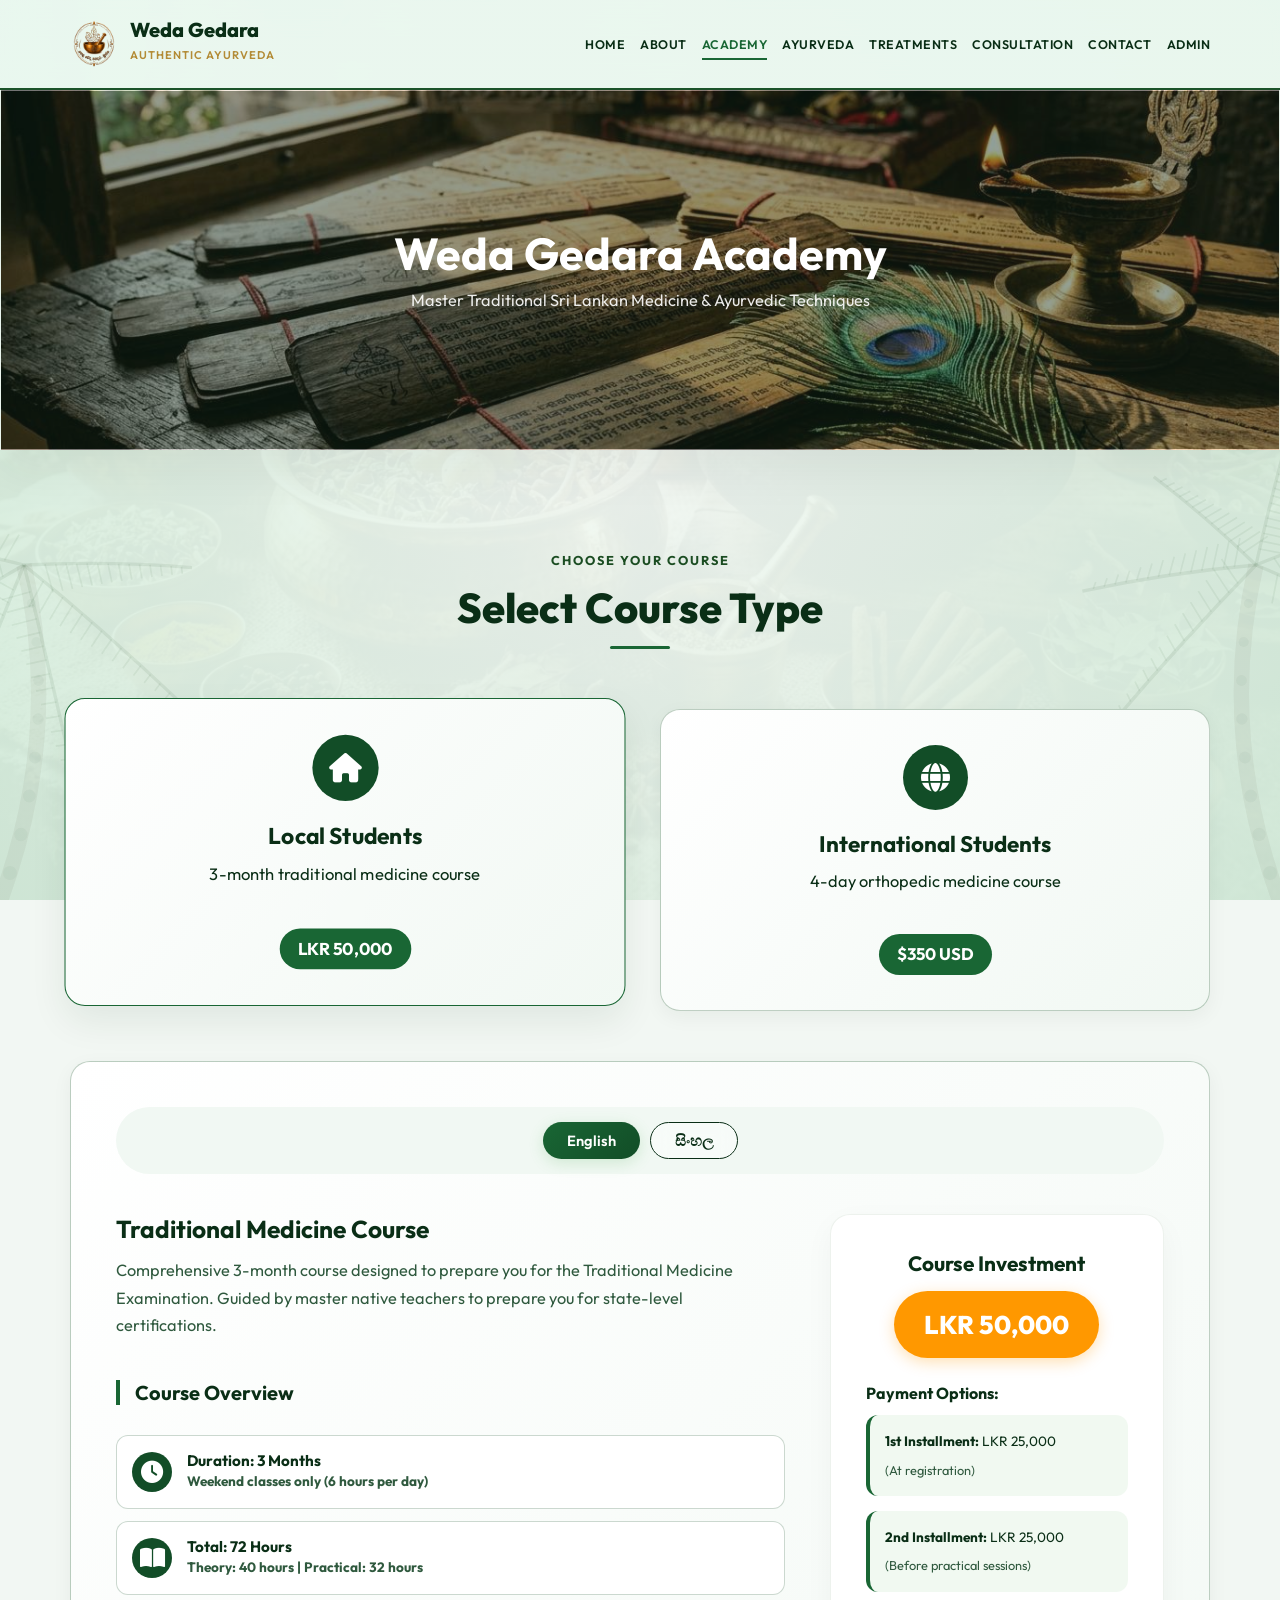
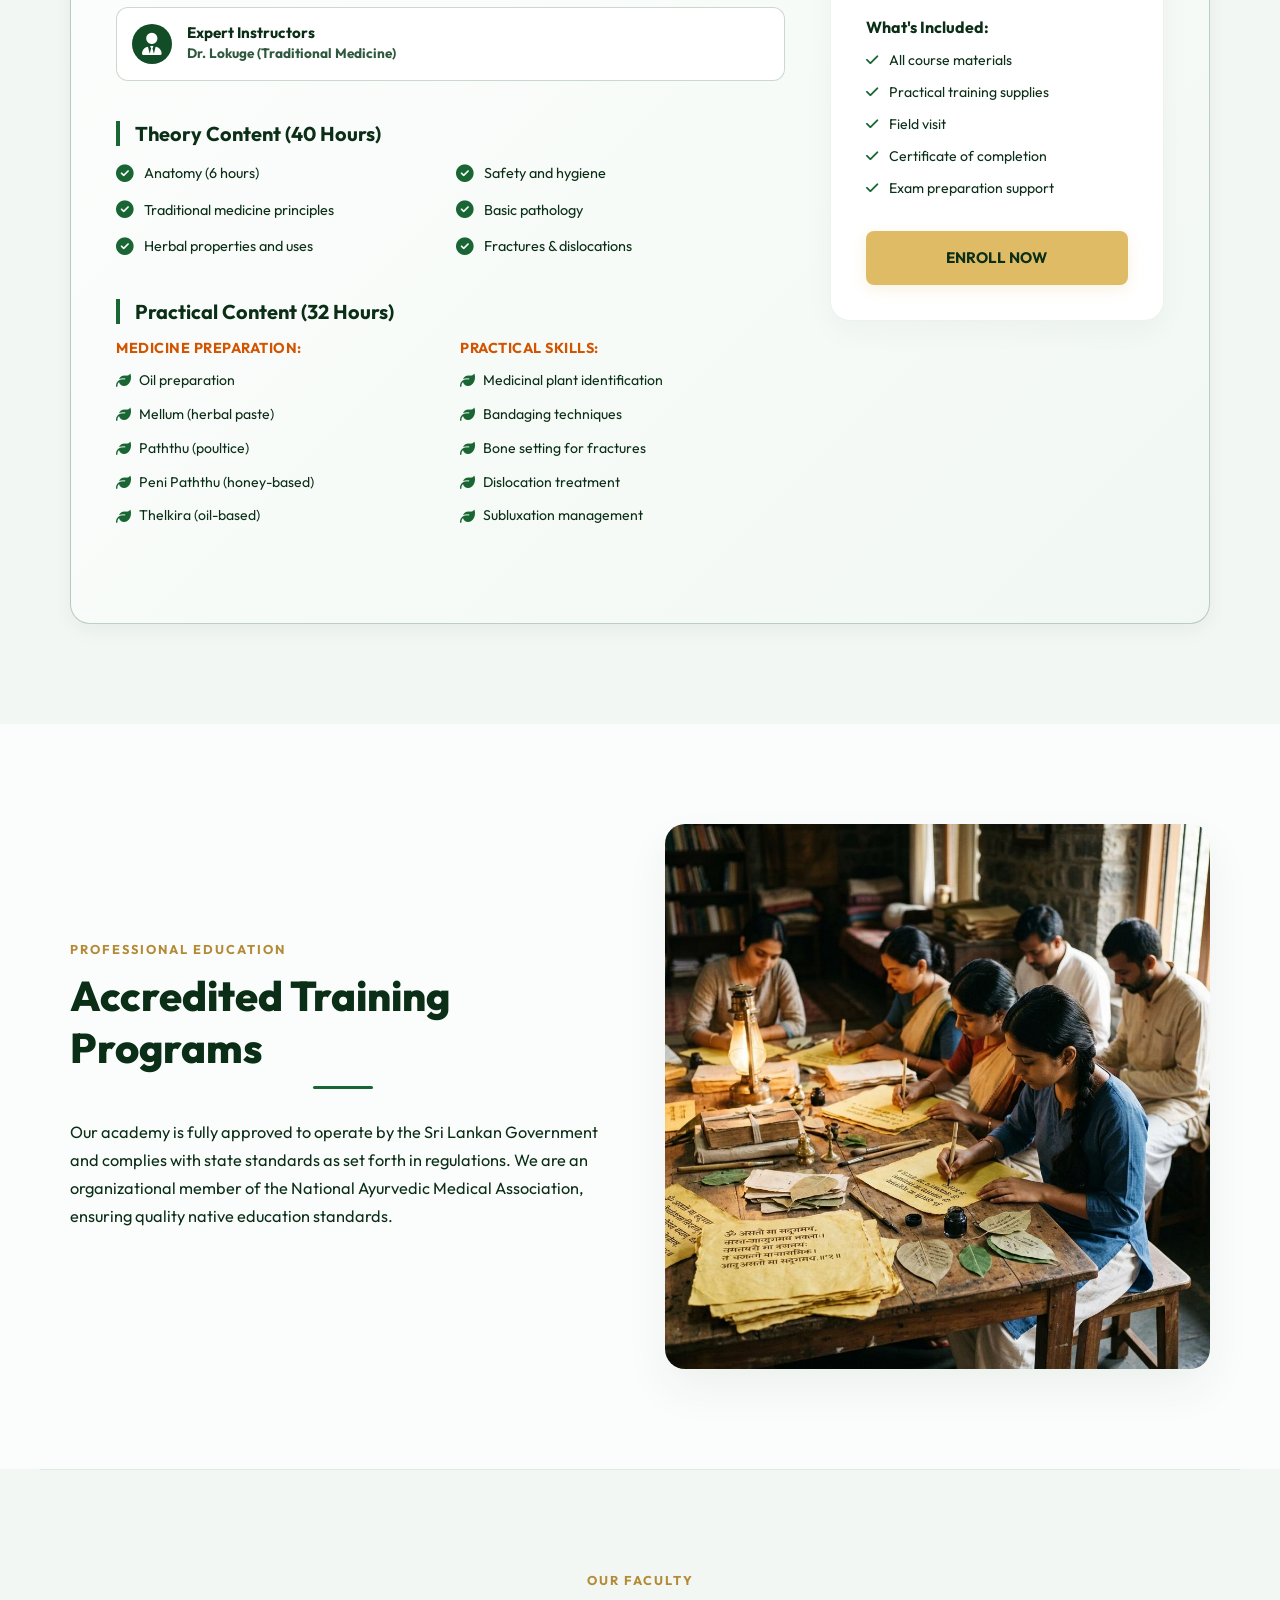
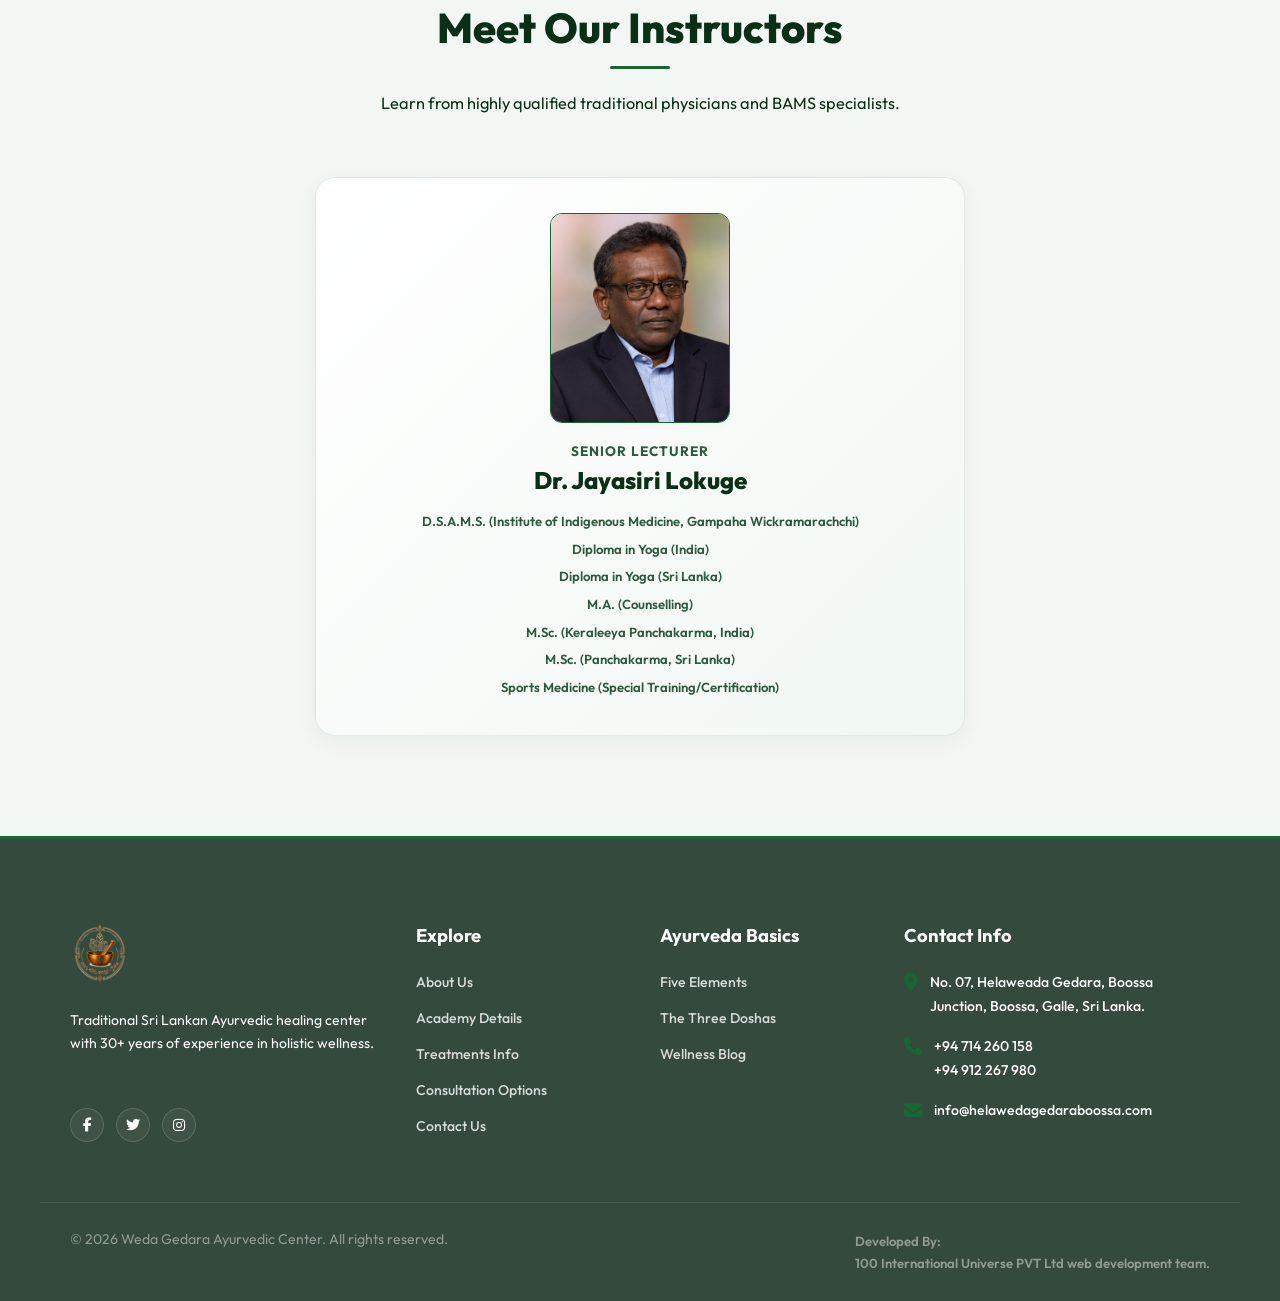
==== commit bd864631: "Update academy.html" ====
--- a/pages/academy/academy.html
+++ b/pages/academy/academy.html
@@ -130,7 +130,7 @@
                             </div>
 
                             <h3 style="font-size: 1.25rem; color: var(--primary); margin-bottom: 15px;">Theory Content (40 Hours)</h3>
-                            <div style="display: grid; grid-template-columns: repeat(2, 1fr); gap: 12px; margin-bottom: 30px;">
+                            <div class="responsive-grid-syllabus">
                                 <div style="display: flex; align-items: center; gap: 10px; font-size: 0.9rem; color: var(--text-dark);"><i class="fa fa-check-circle" style="color: var(--accent); font-size: 1.1rem;"></i> Anatomy (6 hours)</div>
                                 <div style="display: flex; align-items: center; gap: 10px; font-size: 0.9rem; color: var(--text-dark);"><i class="fa fa-check-circle" style="color: var(--accent); font-size: 1.1rem;"></i> Safety and hygiene</div>
                                 <div style="display: flex; align-items: center; gap: 10px; font-size: 0.9rem; color: var(--text-dark);"><i class="fa fa-check-circle" style="color: var(--accent); font-size: 1.1rem;"></i> Traditional medicine principles</div>
@@ -140,7 +140,7 @@
                             </div>
 
                             <h3 style="font-size: 1.25rem; color: var(--primary); margin-bottom: 15px;">Practical Content (32 Hours)</h3>
-                            <div style="display: grid; grid-template-columns: repeat(2, 1fr); gap: 20px;">
+                            <div class="responsive-grid-equal-two">
                                 <div>
                                     <h4 style="font-size: 0.9rem; color: #d35400; text-transform: uppercase; letter-spacing: 0.5px; margin-bottom: 12px; font-weight: 700;">Medicine Preparation:</h4>
                                     <div style="display: flex; flex-direction: column; gap: 10px;">
@@ -232,17 +232,17 @@
                             </div>
 
                             <h3 style="font-family: var(--font-sinhala); font-size: 1.25rem; color: var(--primary); margin-bottom: 15px;">සෛද්ධාන්තික අන්තර්ගතය (පැය 40)</h3>
-                            <div style="display: grid; grid-template-columns: repeat(2, 1fr); gap: 12px; margin-bottom: 30px; font-family: var(--font-sinhala);">
+                            <div class="responsive-grid-syllabus" style="font-family: var(--font-sinhala);">
                                 <div style="display: flex; align-items: center; gap: 10px; font-size: 0.9rem; color: var(--text-dark);"><i class="fa fa-check-circle" style="color: var(--accent); font-size: 1.1rem;"></i> 1. ශරීර විඤ්ඤාණය/ ශරීර රචනා කෘතිය</div>
                                 <div style="display: flex; align-items: center; gap: 10px; font-size: 0.9rem; color: var(--text-dark);"><i class="fa fa-check-circle" style="color: var(--accent); font-size: 1.1rem;"></i> 4. ආරක්ෂාව සහ සනීපාරක්ෂාව</div>
-                                <div style="display: flex; align-items: center; gap: 10px; font-size: 0.9rem; color: var(--text-dark);"><i class="fa fa-check-circle" style="color: var(--accent); font-size: 1.1rem;"></i> 2. මූලධර්ම ( රෝග සහ චිකිත්සා )</div>
+                                <div style="display: flex; align-items: center; gap: 10px; font-size: 0.9rem; color: var(--text-dark);"><i class="fa fa-check-circle" style="color: var(--accent); font-size: 1.1rem;"></i> 2. මූලධර්ම ( රෝග සහ චිකිثසා )</div>
                                 <div style="display: flex; align-items: center; gap: 10px; font-size: 0.9rem; color: var(--text-dark);"><i class="fa fa-check-circle" style="color: var(--accent); font-size: 1.1rem;"></i> 5. මූලික රෝග විඤ්ඤාණය</div>
                                 <div style="display: flex; align-items: center; gap: 10px; font-size: 0.9rem; color: var(--text-dark);"><i class="fa fa-check-circle" style="color: var(--accent); font-size: 1.1rem;"></i> 3. ඖෂධීය ශාක ( ගුණ කර්ම සහ භාවිතයන් )</div>
                                 <div style="display: flex; align-items: center; gap: 10px; font-size: 0.9rem; color: var(--text-dark);"><i class="fa fa-check-circle" style="color: var(--accent); font-size: 1.1rem;"></i> 6. කැඩුම් බිඳුම් වෙදකම පිළිබඳ ප්‍රායෝගික පුහුණුව ( අස්ථි සැකසීම, වෙළුම් දැමීම, උපදෙස්, ප්‍රස්ත, අප්‍රස්ත )</div>
                             </div>
 
                             <h3 style="font-family: var(--font-sinhala); font-size: 1.25rem; color: var(--primary); margin-bottom: 15px;">ප්‍රායෝගික අන්තර්ගතය (පැය 32)</h3>
-                            <div style="display: grid; grid-template-columns: repeat(2, 1fr); gap: 20px; font-family: var(--font-sinhala);">
+                            <div class="responsive-grid-equal-two" style="font-family: var(--font-sinhala);">
                                 <div>
                                     <h4 style="font-size: 0.9rem; color: #d35400; text-transform: uppercase; letter-spacing: 0.5px; margin-bottom: 12px; font-weight: 700; font-family: var(--font-sinhala);">විෂය සකස් කිරීම:</h4>
                                     <div style="display: flex; flex-direction: column; gap: 10px;">
@@ -321,7 +321,7 @@
                 </div>
 
                 <!-- Objectives & Audience Grid -->
-                <div style="display: grid; grid-template-columns: 1.2fr 1fr; gap: 30px; margin-bottom: 50px;">
+                <div class="responsive-grid-two-col">
                     <!-- Objectives -->
                     <div class="feature-card" style="background: var(--white); padding: 30px; text-align: left;">
                         <h3 style="font-size: 1.3rem; margin-bottom: 20px; color: var(--primary); border-left: 4px solid var(--accent); padding-left: 10px;">Course Objectives</h3>
@@ -359,7 +359,7 @@
 
                 <!-- Day-by-Day Grid -->
                 <h3 style="font-size: 1.6rem; text-align: center; color: var(--primary); margin-bottom: 30px;">Detailed Day-by-Day Course Outline</h3>
-                <div style="display: grid; grid-template-columns: repeat(2, 1fr); gap: 20px; margin-bottom: 50px;">
+                <div class="responsive-grid-equal-two">
                     <!-- Day 1 -->
                     <div class="feature-card" style="padding: 0; overflow: hidden; text-align: left;">
                         <div style="background-color: #00695c; color: var(--white); padding: 15px 20px; font-weight: 700; font-size: 1.05rem;">Day 1: Introduction & Foundations</div>
@@ -406,7 +406,7 @@
                 </div>
 
                 <!-- Materials & Cert Grid -->
-                <div style="display: grid; grid-template-columns: repeat(2, 1fr); gap: 30px; margin-bottom: 50px;">
+                <div class="responsive-grid-equal-two">
                     <div class="feature-card" style="background-color: rgba(76, 175, 80, 0.05); padding: 30px; border-left: 5px solid var(--accent); text-align: left;">
                         <h4 style="font-size: 1.15rem; color: var(--primary); margin-bottom: 15px;"><i class="fa fa-box-open" style="margin-right: 8px;"></i> Materials Provided</h4>
                         <ul style="list-style: none; padding: 0; display: flex; flex-direction: column; gap: 10px; font-size: 0.9rem; color: var(--text-dark);">
--- a/css/style.css
+++ b/css/style.css
@@ -893,9 +893,16 @@
 
 .course-selector-grid {
     display: grid;
-    grid-template-columns: repeat(2, 1fr);
-    gap: 40px;
-    margin-bottom: 50px;
+    grid-template-columns: 1fr;
+    gap: 20px;
+    margin-bottom: 30px;
+}
+@media (min-width: 768px) {
+    .course-selector-grid {
+        grid-template-columns: repeat(2, 1fr);
+        gap: 40px;
+        margin-bottom: 50px;
+    }
 }
 
 .selector-card-box {
@@ -908,21 +915,41 @@
 
 .selector-card-box:hover, .selector-card-box.active {
     border-color: var(--accent) !important;
-    transform: translateY(-4px);
-    background-color: rgba(255, 255, 255, 0.65) !important;
+    transform: translateY(-8px) scale(1.02);
+    background-color: rgba(255, 255, 255, 0.75) !important;
+    box-shadow: 0 15px 35px rgba(10, 46, 22, 0.08) !important;
+}
+
+.language-content {
+    animation: tabFadeInUp 0.5s cubic-bezier(0.25, 0.46, 0.45, 0.94) forwards;
+}
+
+@keyframes tabFadeInUp {
+    0% {
+        opacity: 0;
+        transform: translateY(15px);
+    }
+    100% {
+        opacity: 1;
+        transform: translateY(0);
+    }
 }
 
 .selector-card-box .icon-box {
     width: 65px;
     height: 65px;
     border-radius: 50%;
-    background-color: rgba(255, 255, 255, 0.6);
-    color: var(--accent);
+    background-color: var(--primary-light);
+    color: var(--white) !important;
     display: flex;
     align-items: center;
     justify-content: center;
     font-size: 1.8rem;
     margin: 0 auto 20px;
+}
+
+.selector-card-box .icon-box i {
+    color: var(--white) !important;
 }
 
 .selector-card-box h3 {
@@ -945,7 +972,12 @@
 .course-detail-pane {
     display: none;
     border-radius: var(--radius-md);
-    padding: 45px;
+    padding: 15px;
+}
+@media (min-width: 768px) {
+    .course-detail-pane {
+        padding: 45px;
+    }
 }
 
 .course-detail-pane.active {
@@ -975,71 +1007,72 @@
     border: 1px solid rgba(255, 255, 255, 0.45);
 }
 
-.course-meta-item i {
-    font-size: 1.4rem;
-    color: var(--accent);
-}
-
-.course-meta-item h4 {
-    font-size: 0.85rem;
-    margin: 0;
-    color: var(--text-muted);
-}
-
-.course-meta-item p {
-    font-size: 1.05rem;
-    font-weight: 700;
-    margin: 0;
-    color: var(--primary);
-}
-
-.course-outline h3 {
-    margin-top: 40px;
-    border-left: 4px solid var(--accent);
-    padding-left: 15px;
-    font-weight: 700;
-}
-
-.outline-accordion {
-    margin-top: 20px;
-}
-
-.accordion-item {
-    border-bottom: 1px solid rgba(255, 255, 255, 0.35);
-    padding: 16px 0;
-}
-
-.accordion-header {
-    display: flex;
-    align-items: center;
-    justify-content: space-between;
-    cursor: pointer;
-}
-
-.accordion-header h4 {
-    margin: 0;
-    font-size: 1.1rem;
-    font-weight: 700;
-    color: var(--primary);
-}
-
-.accordion-header i {
-    transition: transform 0.3s ease;
-}
-
-.accordion-item.open .accordion-header i {
-    transform: rotate(180deg);
-}
-
-.accordion-body {
-    display: none;
-    padding-top: 15px;
-    color: var(--text-muted);
-    font-size: 0.95rem;
-}
-
-.accordion-item.open .accordion-body {
-    display: block;
+.course-info-layout {
+    display: grid;
+    grid-template-columns: 1fr;
+    gap: 30px;
+}
+@media (min-width: 992px) {
+    .course-info-layout {
+        grid-template-columns: 2fr 1fr;
+        gap: 45px;
+    }
+}
+
+.course-meta-grid {
+    display: grid;
+    grid-template-columns: 1fr;
+    gap: 15px;
+    margin: 20px 0;
+}
+@media (min-width: 576px) {
+    .course-meta-grid {
+        grid-template-columns: repeat(2, 1fr);
+        gap: 20px;
+        margin: 30px 0;
+    }
+}
+
+/* Custom Responsive Grids for Academy Content */
+.responsive-grid-two-col {
+    display: grid;
+    grid-template-columns: 1fr;
+    gap: 20px;
+    margin-bottom: 30px;
+}
+@media (min-width: 768px) {
+    .responsive-grid-two-col {
+        grid-template-columns: 1.2fr 1fr;
+        gap: 30px;
+        margin-bottom: 50px;
+    }
+}
+
+.responsive-grid-equal-two {
+    display: grid;
+    grid-template-columns: 1fr;
+    gap: 20px;
+    margin-bottom: 30px;
+}
+@media (min-width: 768px) {
+    .responsive-grid-equal-two {
+        grid-template-columns: repeat(2, 1fr);
+        gap: 20px;
+        margin-bottom: 50px;
+    }
+}
+
+.responsive-grid-syllabus {
+    display: grid;
+    grid-template-columns: 1fr;
+    gap: 12px;
+    margin-bottom: 30px;
+}
+@media (min-width: 576px) {
+    .responsive-grid-syllabus {
+        grid-template-columns: repeat(2, 1fr);
+        gap: 12px;
+    }
 }
 
 /* ==========================================================================
@@ -1736,4 +1769,78 @@
     animation: soft-glow 3s infinite ease-in-out !important;
 }
 
-
+@media (min-width: 600px) {
+    .instructor-qualification-item {
+        white-space: nowrap;
+    }
+}
+
+/* Restored Meta & Accordion Styles */
+.course-meta-item i {
+    font-size: 1.4rem;
+    color: var(--white) !important;
+}
+
+.course-meta-item h4 {
+    font-size: 0.85rem;
+    margin: 0;
+    color: var(--text-muted);
+}
+
+.course-meta-item p {
+    font-size: 1.05rem;
+    font-weight: 700;
+    margin: 0;
+    color: var(--primary);
+}
+
+.course-outline h3 {
+    margin-top: 40px;
+    border-left: 4px solid var(--accent);
+    padding-left: 15px;
+    font-weight: 700;
+}
+
+.outline-accordion {
+    margin-top: 20px;
+}
+
+.accordion-item {
+    border-bottom: 1px solid rgba(255, 255, 255, 0.35);
+    padding: 16px 0;
+}
+
+.accordion-header {
+    display: flex;
+    align-items: center;
+    justify-content: space-between;
+    cursor: pointer;
+}
+
+.accordion-header h4 {
+    margin: 0;
+    font-size: 1.1rem;
+    font-weight: 700;
+    color: var(--primary);
+}
+
+.accordion-header i {
+    transition: transform 0.3s ease;
+}
+
+.accordion-item.open .accordion-header i {
+    transform: rotate(180deg);
+}
+
+.accordion-body {
+    display: none;
+    padding-top: 15px;
+    color: var(--text-muted);
+    font-size: 0.95rem;
+}
+
+.accordion-item.open .accordion-body {
+    display: block;
+}
+
+
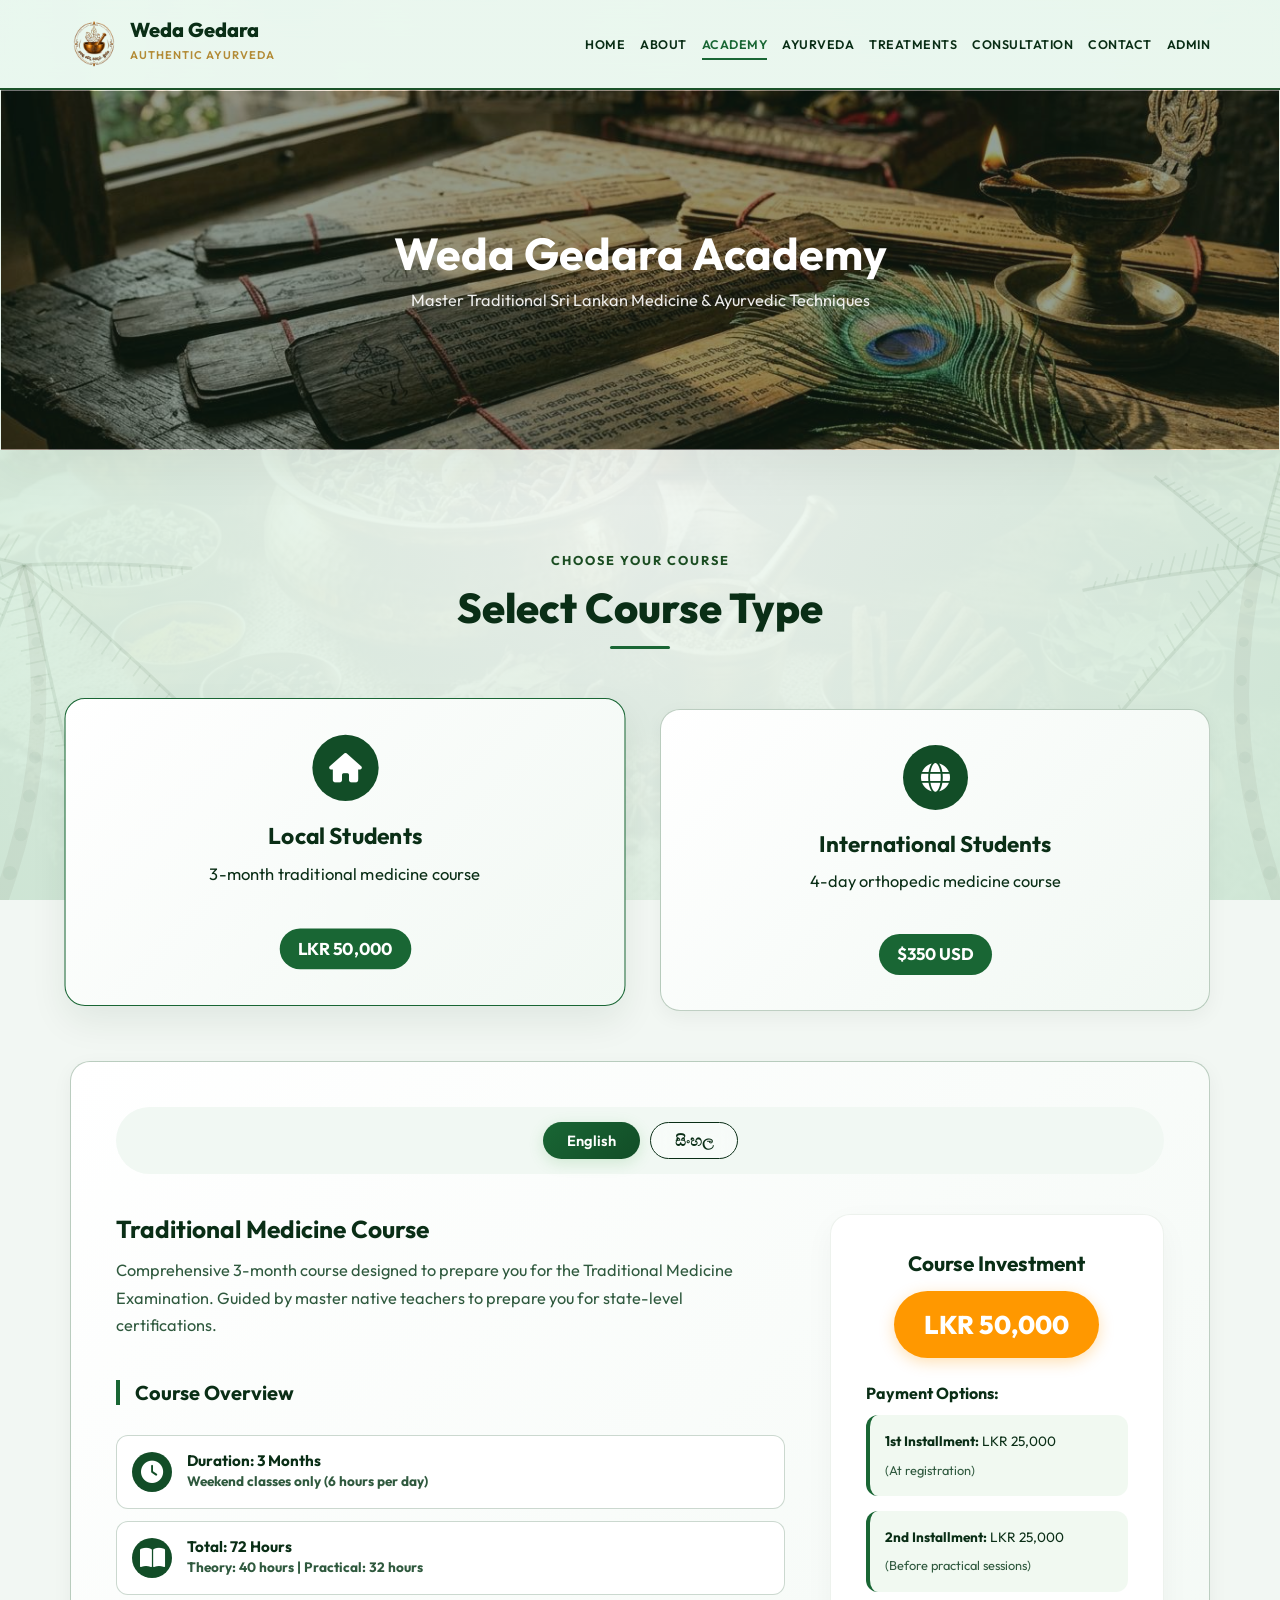
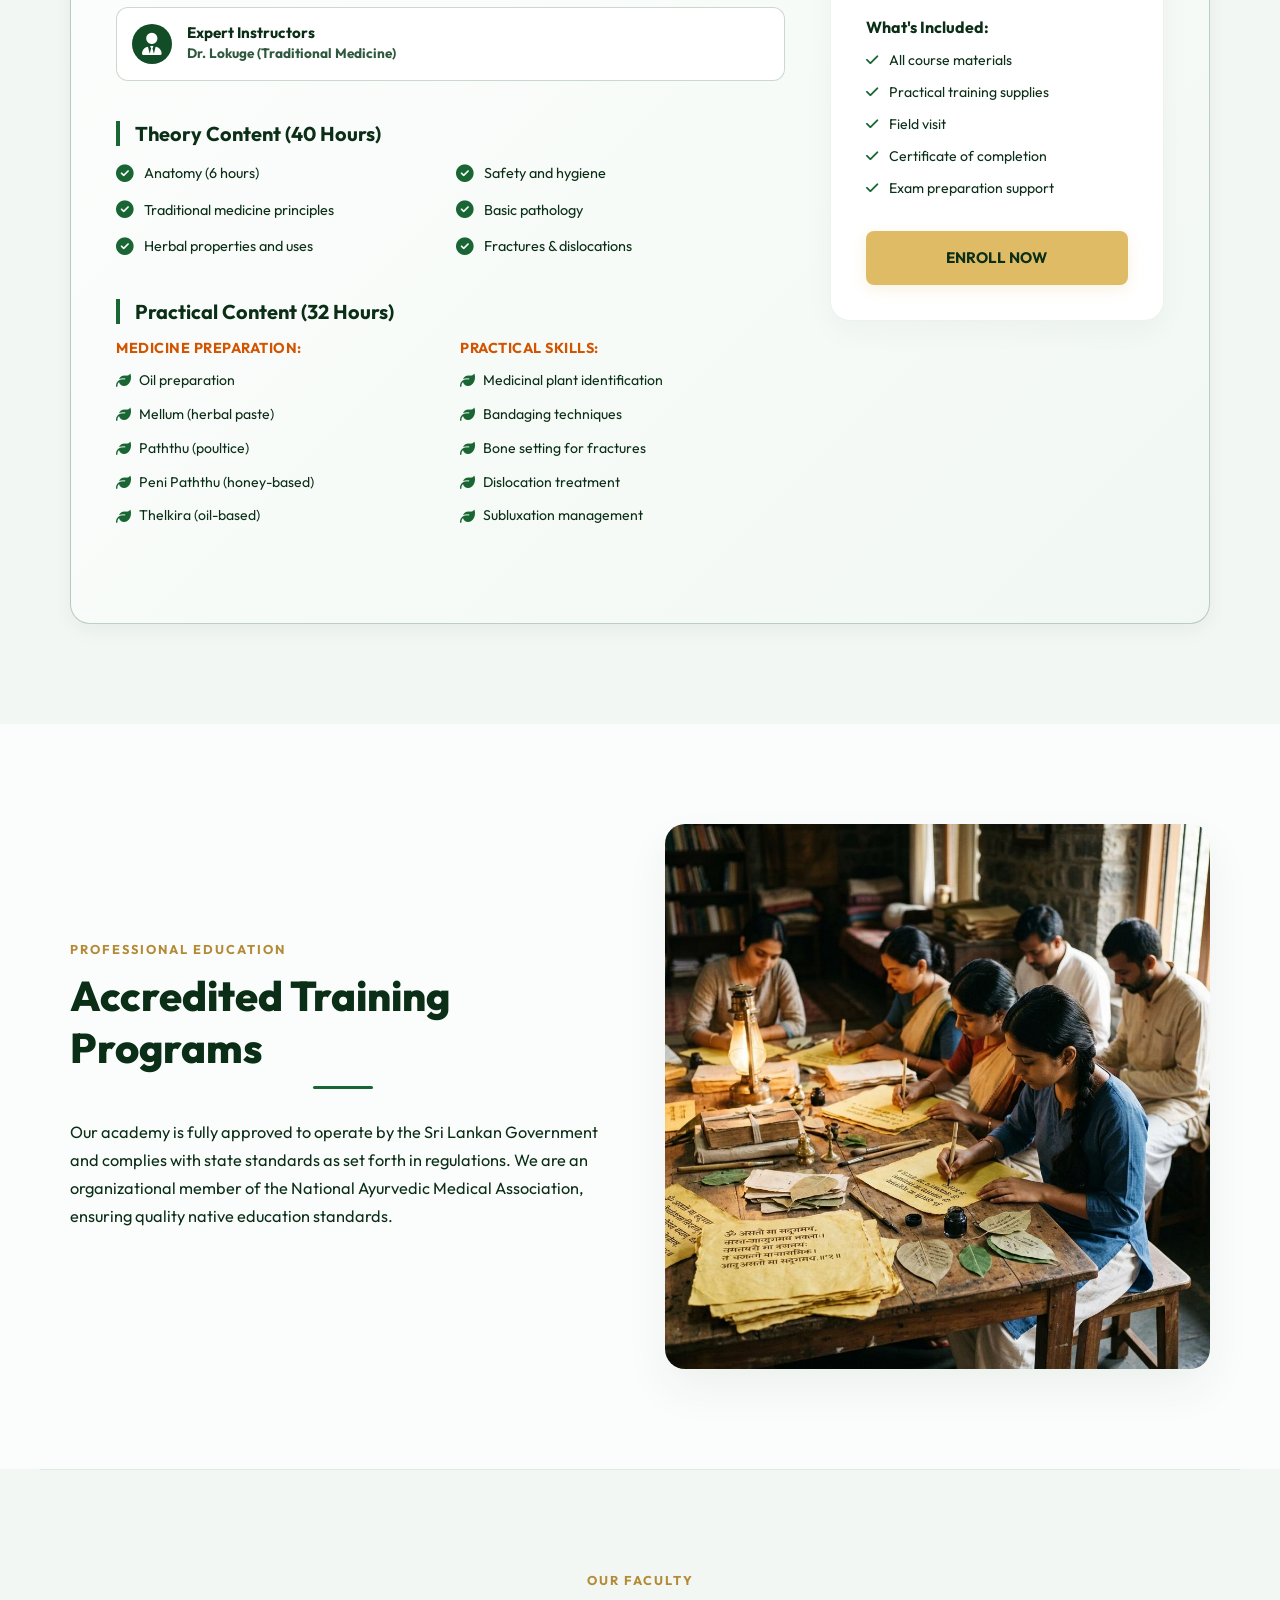
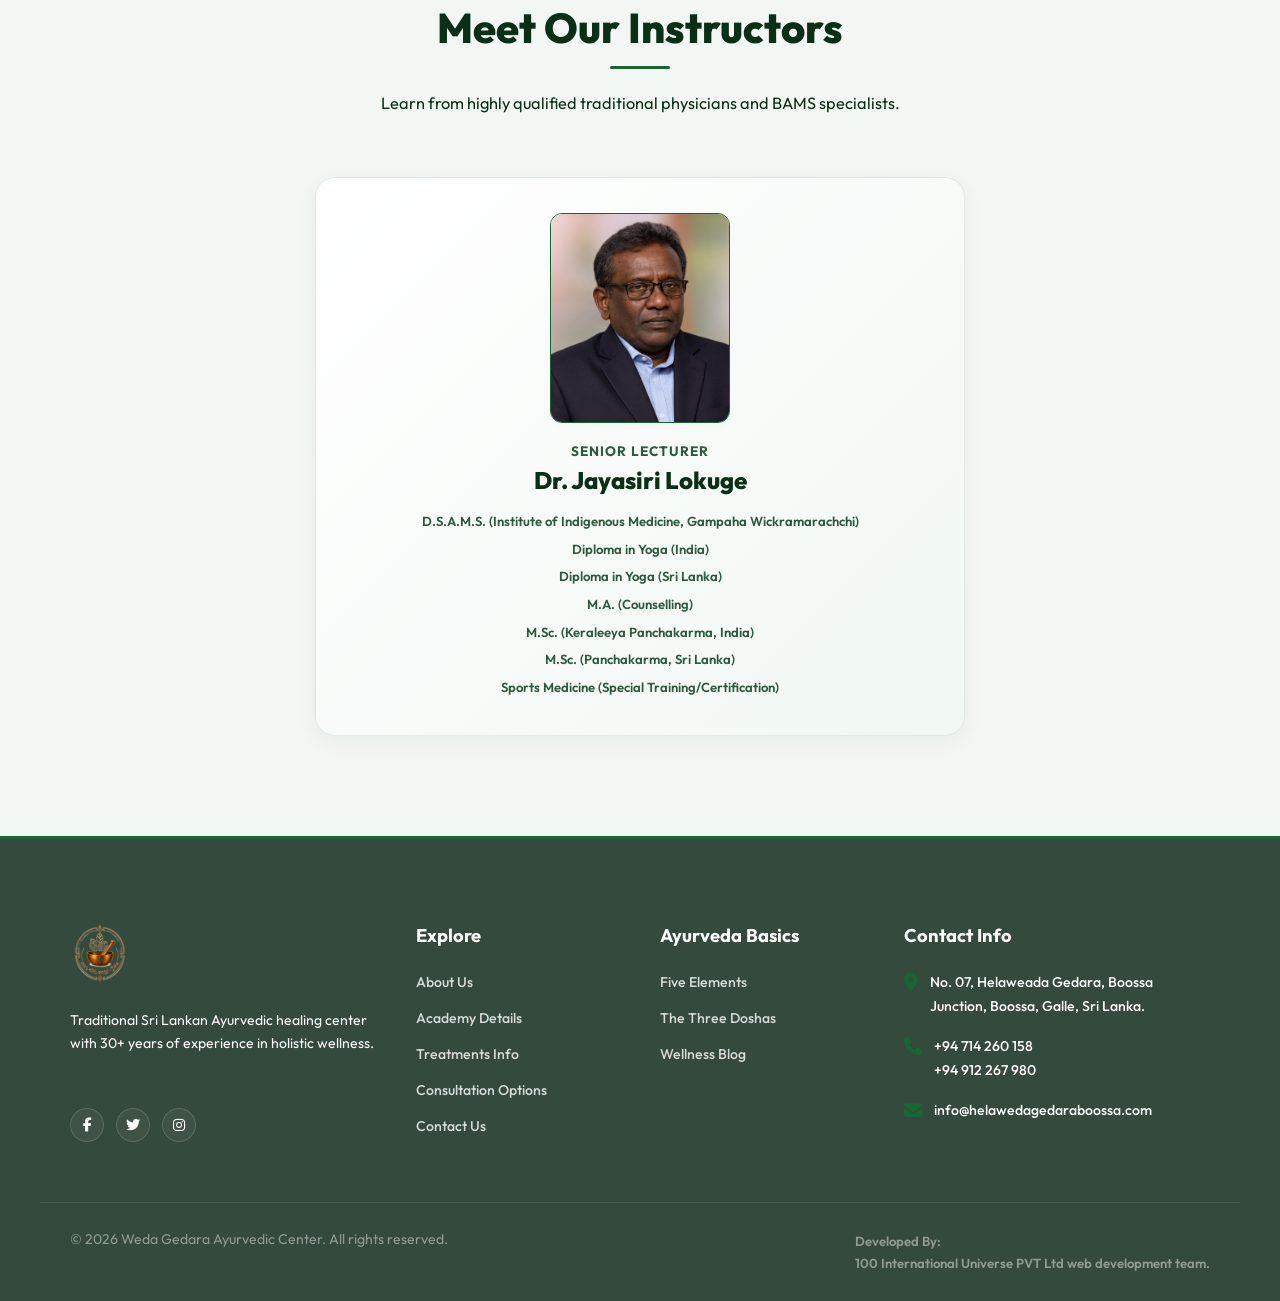
==== commit fbaecd9a: "Update academy.html" ====
--- a/pages/academy/academy.html
+++ b/pages/academy/academy.html
@@ -437,16 +437,16 @@
 
     <!-- Professional Standards -->
     <section class="section-padding reveal-on-scroll" style="background-color: rgba(255, 255, 255, 0.7); backdrop-filter: blur(5px);">
-        <div class="container" style="display: flex; align-items: center; gap: 50px;">
-            <div style="flex: 1;">
+        <div class="container accredited-section-layout">
+            <div>
                 <div class="section-header" style="text-align: left; margin-bottom: 30px;">
                     <span class="tagline">Professional Education</span>
                     <h2>Accredited Training Programs</h2>
                 </div>
                 <p>Our academy is fully approved to operate by the Sri Lankan Government and complies with state standards as set forth in regulations. We are an organizational member of the National Ayurvedic Medical Association, ensuring quality native education standards.</p>
             </div>
-            <div style="flex: 1; display: flex; justify-content: center;">
-                <img src="./images/traningmaindesign.jpg" alt="Academy Class Session" style="border-radius: var(--radius-md); box-shadow: var(--shadow-lg);">
+            <div>
+                <img src="./images/traningmaindesign.jpg" alt="Academy Class Session">
             </div>
         </div>
     </section>
--- a/css/style.css
+++ b/css/style.css
@@ -1843,4 +1843,30 @@
     display: block;
 }
 
-
+/* Responsive accredited section grid */
+.accredited-section-layout {
+    display: flex;
+    flex-direction: column-reverse;
+    gap: 30px;
+    align-items: center;
+}
+
+.accredited-section-layout img {
+    width: 100%;
+    max-width: 550px;
+    height: auto;
+    border-radius: var(--radius-md);
+    box-shadow: var(--shadow-lg);
+}
+
+@media (min-width: 768px) {
+    .accredited-section-layout {
+        flex-direction: row;
+        gap: 50px;
+    }
+    .accredited-section-layout > div {
+        flex: 1;
+    }
+}
+
+
